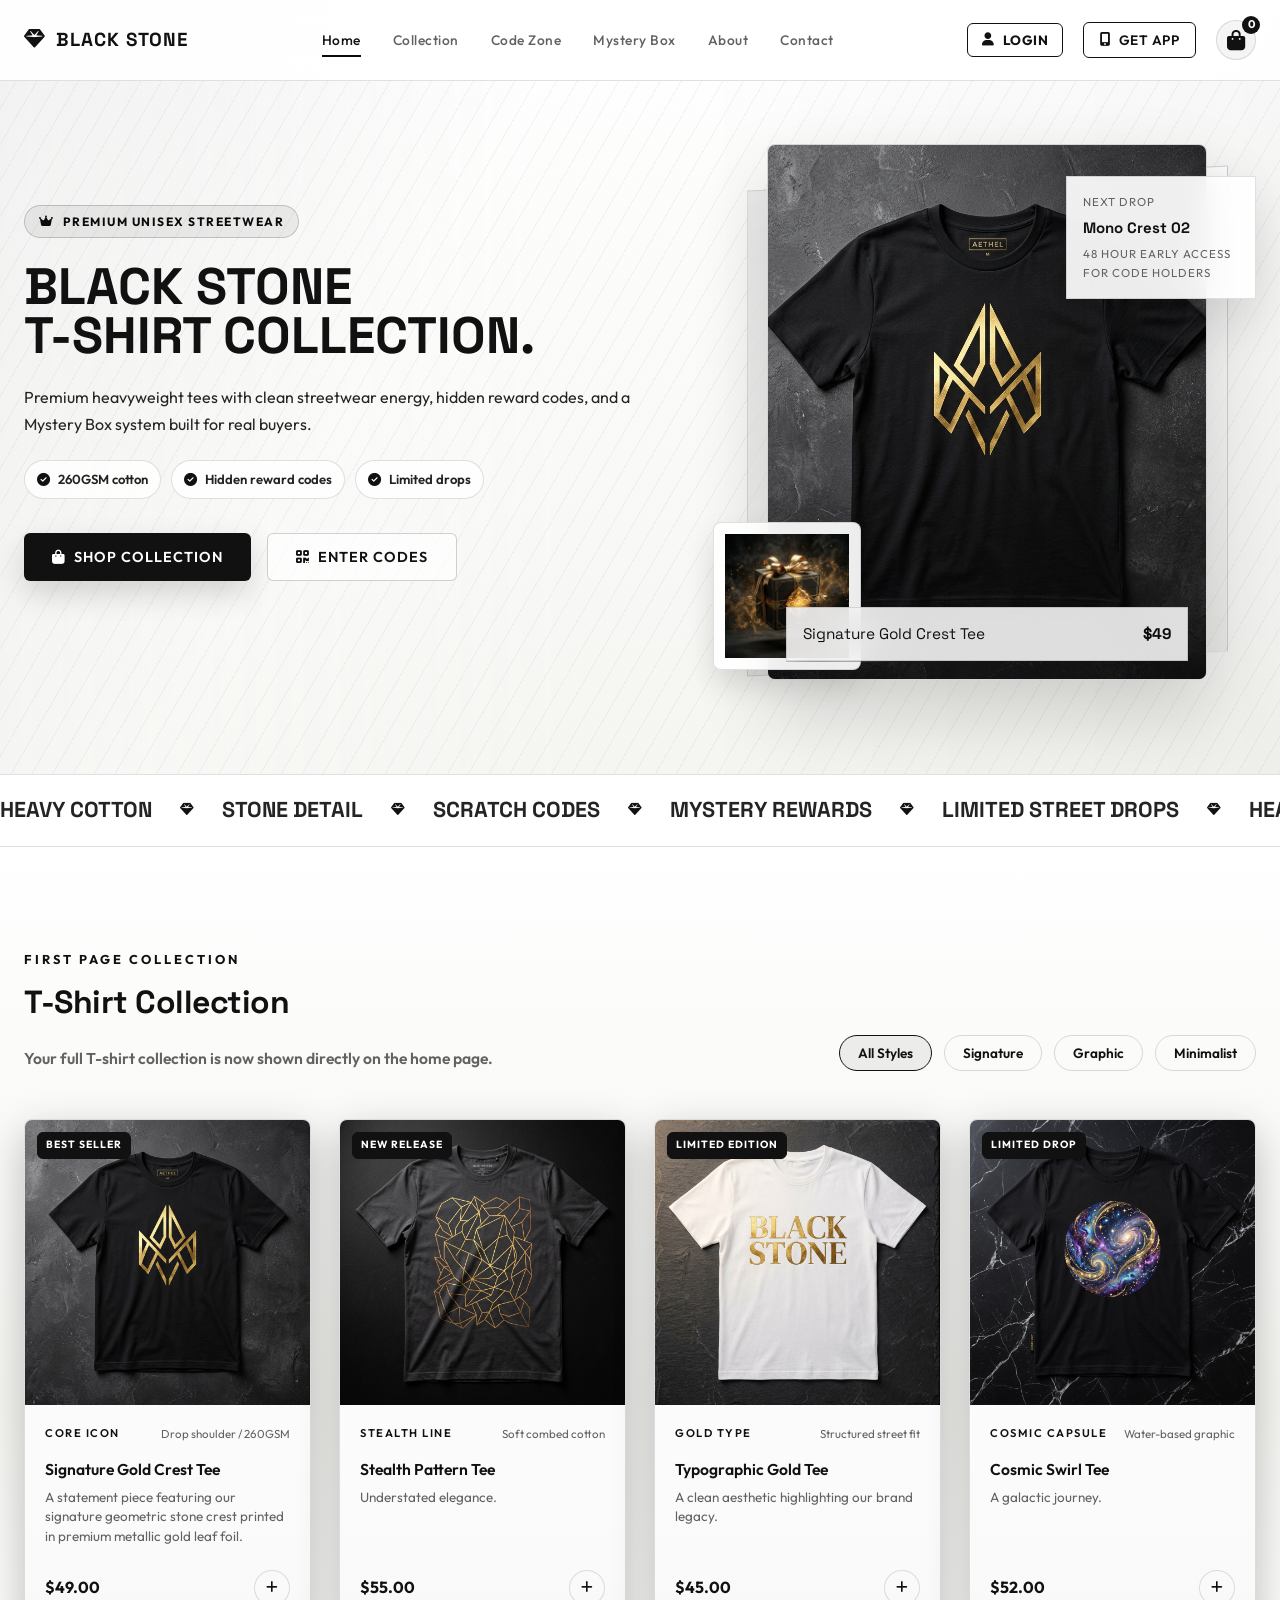
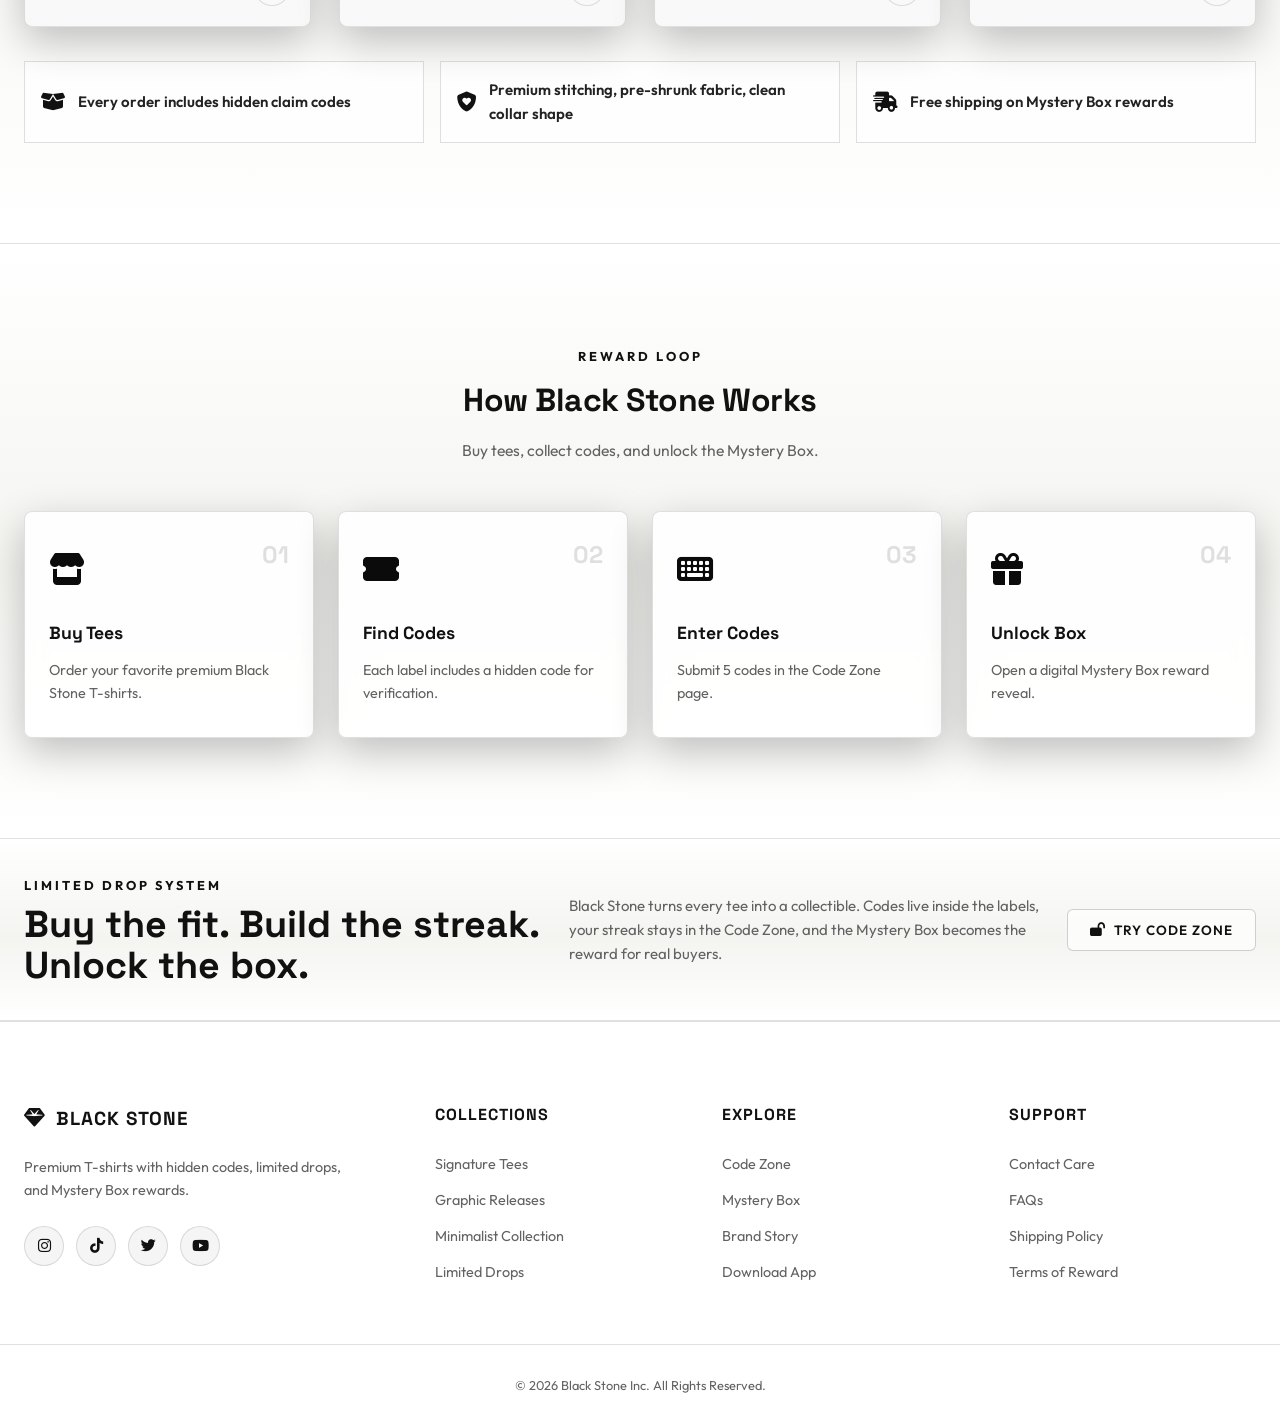
==== index.html @ d9dec9d0 "First commit" ====
<!DOCTYPE html>
<html lang="en">
<head>
    <meta charset="UTF-8">
    <meta name="viewport" content="width=device-width, initial-scale=1.0">
    <title>Black Stone - Premium T-Shirt Collection</title>
    <link rel="preconnect" href="https://fonts.googleapis.com">
    <link rel="preconnect" href="https://fonts.gstatic.com" crossorigin>
    <link href="https://fonts.googleapis.com/css2?family=Outfit:wght@300;400;500;600;700&family=Space+Grotesk:wght@500;700&display=swap" rel="stylesheet">
    <link rel="stylesheet" href="https://cdnjs.cloudflare.com/ajax/libs/font-awesome/6.4.0/css/all.min.css">
    <link rel="stylesheet" href="style.css">
</head>
<body>
    <header class="main-header">
        <div class="header-container">
            <a href="index.html" class="logo">
                <span class="logo-icon"><i class="fa-solid fa-gem"></i></span>
                <span class="logo-text">BLACK <span class="gold-text">STONE</span></span>
            </a>
            
            <nav class="main-nav" id="mainNav">
                <ul>
                    <li><a href="index.html" class="nav-link active">Home</a></li>
                    <li><a href="index.html#shop" class="nav-link">Collection</a></li>
                    <li><a href="code-zone.html" class="nav-link">Code Zone</a></li>
                    <li><a href="mystery-box.html" class="nav-link">Mystery Box</a></li>
                    <li><a href="about.html" class="nav-link">About</a></li>
                    <li><a href="contact.html" class="nav-link">Contact</a></li>
                </ul>
            </nav>

            <div class="header-actions">
                <button class="account-btn-header" id="accountActionBtn" onclick="window.location.href='auth.html'">
                    <i class="fa-solid fa-user"></i> <span id="accountActionText">Login</span>
                </button>
                <button class="app-btn-header" onclick="window.location.href='app.html'">
                    <i class="fa-solid fa-mobile-screen-button"></i> <span>Get App</span>
                </button>
                <div class="cart-trigger" id="cartTrigger" onclick="toggleCart(true)">
                    <i class="fa-solid fa-bag-shopping"></i>
                    <span class="cart-count" id="cartCount">0</span>
                </div>
                <button class="mobile-menu-toggle" id="menuToggle" aria-label="Toggle menu">
                    <i class="fa-solid fa-bars"></i>
                </button>
            </div>
        </div>
    </header>

    <div class="cart-drawer" id="cartDrawer">
        <div class="cart-drawer-overlay" onclick="toggleCart(false)"></div>
        <div class="cart-drawer-content">
            <div class="cart-drawer-header">
                <h3>Shopping Bag (<span id="cartDrawerCount">0</span>)</h3>
                <button class="close-btn" onclick="toggleCart(false)"><i class="fa-solid fa-xmark"></i></button>
            </div>
            <div class="cart-drawer-items" id="cartItemsList"></div>
            <div class="cart-drawer-footer" id="cartFooter" style="display: none;">
                <div class="cart-total-row">
                    <span>Subtotal</span>
                    <span class="cart-total-price" id="cartTotalVal">$0.00</span>
                </div>
                <p class="cart-disclaimer">Free premium shipping included. T-shirt labels contain codes for unlocking the Mystery Box.</p>
                <button class="btn btn-gold w-100" id="checkoutBtn" onclick="checkoutCart()">Secure Checkout</button>
            </div>
        </div>
    </div>

    <div class="modal-backdrop" id="productModal">
        <div class="modal-content product-modal-content">
            <button class="close-btn modal-close" onclick="closeProductModal()"><i class="fa-solid fa-xmark"></i></button>
            <div class="product-modal-grid" id="productModalGrid"></div>
        </div>
    </div>

    <div class="modal-backdrop" id="checkoutModal">
        <div class="modal-content checkout-modal-content">
            <div class="checkout-success-header">
                <div class="success-icon"><i class="fa-solid fa-circle-check"></i></div>
                <h2>Order Confirmed!</h2>
                <p>Your Black Stone package is preparing for shipping.</p>
            </div>
            <div class="checkout-order-details">
                <p>Order ID: <span id="checkoutOrderId" class="gold-text">#BS-90210</span></p>
                <div class="code-reveal-box">
                    <h3><i class="fa-solid fa-ticket-simple"></i> Your Mystery Box Codes</h3>
                    <p>Use these generated demo codes on the Code Zone page to unlock the Mystery Box experience.</p>
                    <div class="generated-codes-list" id="generatedCodesList"></div>
                    <button class="btn btn-secondary btn-sm mt-3" onclick="copyAllGeneratedCodes()">
                        <i class="fa-solid fa-copy"></i> Copy All Codes
                    </button>
                </div>
            </div>
            <div class="checkout-modal-actions">
                <button class="btn btn-gold" onclick="closeCheckoutModalAndGoToCodes()">Go to Code Zone</button>
            </div>
        </div>
    </div>

    <section id="home" class="hero-section">
        <div class="hero-bg-glow"></div>
        <div class="container hero-container">
            <div class="hero-text-content">
                <div class="badge-premium"><i class="fa-solid fa-crown"></i> Premium Unisex Streetwear</div>
                <h1 class="hero-title">BLACK STONE<br><span class="gold-text glow-text">T-Shirt</span> Collection.</h1>
                <p class="hero-subtitle">Premium heavyweight tees with clean streetwear energy, hidden reward codes, and a Mystery Box system built for real buyers.</p>
                <div class="hero-proof-row">
                    <span><i class="fa-solid fa-circle-check"></i> 260GSM cotton</span>
                    <span><i class="fa-solid fa-circle-check"></i> Hidden reward codes</span>
                    <span><i class="fa-solid fa-circle-check"></i> Limited drops</span>
                </div>
                <div class="hero-ctas">
                    <button class="btn btn-gold btn-lg" onclick="scrollToSection('shop')">
                        <i class="fa-solid fa-bag-shopping"></i> Shop Collection
                    </button>
                    <button class="btn btn-outline btn-lg" onclick="window.location.href='code-zone.html'">
                        <i class="fa-solid fa-qrcode"></i> Enter Codes
                    </button>
                </div>
            </div>
            <div class="hero-visual">
                <div class="hero-drop-card">
                    <span>Next Drop</span>
                    <strong>Mono Crest 02</strong>
                    <small>48 hour early access for code holders</small>
                </div>
                <div class="hero-floating-card main-card">
                    <img src="assets/sig_tee.png" alt="Black Stone Signature T-shirt" class="hero-img">
                    <div class="hero-img-overlay"></div>
                    <div class="hero-product-label">
                        <span>Signature Gold Crest Tee</span>
                        <strong>$49</strong>
                    </div>
                </div>
                <div class="hero-floating-card floating-box">
                    <img src="assets/mystery_box.png" alt="Black Stone Mystery Box" class="floating-box-img">
                </div>
            </div>
        </div>
    </section>

    <section class="brand-strip-section" aria-label="Brand highlights">
        <div class="brand-strip-track">
            <span>Heavy Cotton</span><i class="fa-solid fa-gem"></i>
            <span>Stone Detail</span><i class="fa-solid fa-gem"></i>
            <span>Scratch Codes</span><i class="fa-solid fa-gem"></i>
            <span>Mystery Rewards</span><i class="fa-solid fa-gem"></i>
            <span>Limited Street Drops</span><i class="fa-solid fa-gem"></i>
            <span>Heavy Cotton</span><i class="fa-solid fa-gem"></i>
            <span>Stone Detail</span><i class="fa-solid fa-gem"></i>
            <span>Scratch Codes</span><i class="fa-solid fa-gem"></i>
            <span>Mystery Rewards</span>
        </div>
    </section>

    <section id="shop" class="shop-section">
        <div class="container">
            <div class="section-header">
                <div>
                    <span class="section-tag">First Page Collection</span>
                    <h2>T-Shirt Collection</h2>
                    <p class="page-home-collection-note">Your full T-shirt collection is now shown directly on the home page.</p>
                </div>
                <div class="shop-filters" id="shopFilters">
                    <button class="filter-btn active" data-filter="all">All Styles</button>
                    <button class="filter-btn" data-filter="signature">Signature</button>
                    <button class="filter-btn" data-filter="graphic">Graphic</button>
                    <button class="filter-btn" data-filter="minimalist">Minimalist</button>
                </div>
            </div>
            <div class="products-grid" id="productsGrid"></div>
            <div class="shop-promise-grid">
                <div class="shop-promise-item">
                    <i class="fa-solid fa-box-open"></i>
                    <span>Every order includes hidden claim codes</span>
                </div>
                <div class="shop-promise-item">
                    <i class="fa-solid fa-shield-heart"></i>
                    <span>Premium stitching, pre-shrunk fabric, clean collar shape</span>
                </div>
                <div class="shop-promise-item">
                    <i class="fa-solid fa-truck-fast"></i>
                    <span>Free shipping on Mystery Box rewards</span>
                </div>
            </div>
        </div>
    </section>

    <section class="how-it-works-section">
        <div class="container">
            <div class="section-header text-center">
                <span class="section-tag">Reward Loop</span>
                <h2>How Black Stone Works</h2>
                <p>Buy tees, collect codes, and unlock the Mystery Box.</p>
            </div>
            <div class="steps-grid">
                <div class="step-card">
                    <div class="step-num">01</div>
                    <div class="step-icon"><i class="fa-solid fa-store"></i></div>
                    <h3>Buy Tees</h3>
                    <p>Order your favorite premium Black Stone T-shirts.</p>
                </div>
                <div class="step-card">
                    <div class="step-num">02</div>
                    <div class="step-icon"><i class="fa-solid fa-ticket-simple"></i></div>
                    <h3>Find Codes</h3>
                    <p>Each label includes a hidden code for verification.</p>
                </div>
                <div class="step-card">
                    <div class="step-num">03</div>
                    <div class="step-icon"><i class="fa-solid fa-keyboard"></i></div>
                    <h3>Enter Codes</h3>
                    <p>Submit 5 codes in the Code Zone page.</p>
                </div>
                <div class="step-card">
                    <div class="step-num">04</div>
                    <div class="step-icon"><i class="fa-solid fa-gift"></i></div>
                    <h3>Unlock Box</h3>
                    <p>Open a digital Mystery Box reward reveal.</p>
                </div>
            </div>
        </div>
    </section>

    <section class="drop-banner-section">
        <div class="container drop-banner">
            <div>
                <span class="section-tag">Limited Drop System</span>
                <h2>Buy the fit. Build the streak. Unlock the box.</h2>
            </div>
            <p>Black Stone turns every tee into a collectible. Codes live inside the labels, your streak stays in the Code Zone, and the Mystery Box becomes the reward for real buyers.</p>
            <button class="btn btn-outline" onclick="window.location.href='code-zone.html'">
                <i class="fa-solid fa-lock-open"></i> Try Code Zone
            </button>
        </div>
    </section>

    <footer class="main-footer">
        <div class="container footer-grid">
            <div class="footer-brand">
                <a href="index.html" class="logo">
                    <span class="logo-icon"><i class="fa-solid fa-gem"></i></span>
                    <span class="logo-text">BLACK <span class="gold-text">STONE</span></span>
                </a>
                <p class="footer-about-text">Premium T-shirts with hidden codes, limited drops, and Mystery Box rewards.</p>
                <div class="footer-socials">
                    <a href="#" aria-label="Instagram"><i class="fa-brands fa-instagram"></i></a>
                    <a href="#" aria-label="TikTok"><i class="fa-brands fa-tiktok"></i></a>
                    <a href="#" aria-label="Twitter"><i class="fa-brands fa-twitter"></i></a>
                    <a href="#" aria-label="YouTube"><i class="fa-brands fa-youtube"></i></a>
                </div>
            </div>
            <div class="footer-links">
                <h4>Collections</h4>
                <ul>
                    <li><a href="index.html#shop">Signature Tees</a></li>
                    <li><a href="index.html#shop">Graphic Releases</a></li>
                    <li><a href="index.html#shop">Minimalist Collection</a></li>
                    <li><a href="index.html#shop">Limited Drops</a></li>
                </ul>
            </div>
            <div class="footer-links">
                <h4>Explore</h4>
                <ul>
                    <li><a href="code-zone.html">Code Zone</a></li>
                    <li><a href="mystery-box.html">Mystery Box</a></li>
                    <li><a href="about.html">Brand Story</a></li>
                    <li><a href="app.html">Download App</a></li>
                </ul>
            </div>
            <div class="footer-links">
                <h4>Support</h4>
                <ul>
                    <li><a href="contact.html">Contact Care</a></li>
                    <li><a href="contact.html">FAQs</a></li>
                    <li><a href="#">Shipping Policy</a></li>
                    <li><a href="#">Terms of Reward</a></li>
                </ul>
            </div>
        </div>
        <div class="footer-bottom text-center">
            <p>&copy; 2026 Black Stone Inc. All Rights Reserved.</p>
        </div>
    </footer>

    <script src="app.js"></script>
</body>
</html>
---- style.css ----
/* ==========================================================================
   BLACK STONE BRAND DESIGN SYSTEM & CORE STYLES
   ========================================================================== */

:root {
    /* Color Palette */
    --color-bg-deep: hsl(240, 10%, 4%);
    --color-bg-card: hsla(240, 8%, 8%, 0.75);
    --color-bg-card-solid: hsl(240, 8%, 8%);
    --color-border: hsla(240, 6%, 15%, 0.8);
    --color-border-gold: hsla(46, 65%, 52%, 0.2);
    
    --color-gold: hsl(46, 65%, 52%);
    --color-gold-hover: hsl(46, 75%, 58%);
    --color-gold-glow: hsl(45, 100%, 50%);
    --color-gold-light: hsla(46, 65%, 52%, 0.1);
    
    --color-white: hsl(240, 5%, 96%);
    --color-muted: hsl(240, 5%, 65%);
    --color-dark: hsl(240, 5%, 15%);
    
    --color-danger: hsl(0, 72%, 51%);
    --color-success: hsl(142, 70%, 45%);

    /* Typography */
    --font-heading: 'Space Grotesk', sans-serif;
    --font-body: 'Outfit', sans-serif;
    
    /* Layout & Shadow */
    --border-radius-sm: 6px;
    --border-radius-md: 12px;
    --border-radius-lg: 24px;
    --border-radius-xl: 36px;
    --shadow-premium: 0 20px 40px rgba(0, 0, 0, 0.6);
    --shadow-gold-glow: 0 0 30px hsla(46, 65%, 52%, 0.25);
    
    /* Transitions */
    --transition-smooth: all 0.4s cubic-bezier(0.16, 1, 0.3, 1);
    --transition-bounce: all 0.6s cubic-bezier(0.34, 1.56, 0.64, 1);
}

/* Reset & Scrollbar */
* {
    margin: 0;
    padding: 0;
    box-sizing: border-box;
    scroll-behavior: smooth;
}

body {
    background-color: var(--color-bg-deep);
    color: var(--color-white);
    font-family: var(--font-body);
    line-height: 1.6;
    overflow-x: hidden;
    -webkit-font-smoothing: antialiased;
}

::-webkit-scrollbar {
    width: 8px;
}
::-webkit-scrollbar-track {
    background: var(--color-bg-deep);
}
::-webkit-scrollbar-thumb {
    background: var(--color-border);
    border-radius: 4px;
}
::-webkit-scrollbar-thumb:hover {
    background: var(--color-gold);
}

a {
    color: inherit;
    text-decoration: none;
}

ul {
    list-style: none;
}

input, textarea, button {
    font-family: inherit;
    background: none;
    border: none;
    outline: none;
    color: inherit;
}

/* Utilities */
.container {
    max-width: 1280px;
    margin: 0 auto;
    padding: 0 24px;
}

.text-center { text-align: center; }
.w-100 { width: 100%; }
.mt-3 { margin-top: 1rem; }
.flex-center {
    display: flex;
    align-items: center;
    justify-content: center;
}

.gold-text {
    color: var(--color-gold);
}

.glow-text {
    text-shadow: 0 0 15px hsla(46, 65%, 52%, 0.4);
}

/* Buttons */
.btn {
    display: inline-flex;
    align-items: center;
    justify-content: center;
    gap: 8px;
    padding: 14px 28px;
    font-size: 0.95rem;
    font-weight: 600;
    border-radius: var(--border-radius-sm);
    cursor: pointer;
    transition: var(--transition-smooth);
    text-transform: uppercase;
    letter-spacing: 1px;
}

.btn-sm {
    padding: 8px 16px;
    font-size: 0.8rem;
}

.btn-lg {
    padding: 16px 36px;
    font-size: 1rem;
}

.btn-gold {
    background: var(--color-gold);
    color: var(--color-bg-deep);
    box-shadow: var(--shadow-gold-glow);
}

.btn-gold:hover {
    background: var(--color-gold-hover);
    transform: translateY(-2px);
    box-shadow: 0 0 35px hsla(46, 65%, 52%, 0.55);
}

.btn-outline {
    border: 1px solid var(--color-border);
    background: transparent;
    color: var(--color-white);
}

.btn-outline:hover {
    border-color: var(--color-gold);
    color: var(--color-gold);
    background: var(--color-gold-light);
    transform: translateY(-2px);
}

.btn-secondary {
    background: rgba(255, 255, 255, 0.08);
    color: var(--color-white);
    border: 1px solid rgba(255, 255, 255, 0.1);
}

.btn-secondary:hover {
    background: rgba(255, 255, 255, 0.15);
    border-color: rgba(255, 255, 255, 0.2);
}

.btn-pulse {
    animation: buttonPulse 2s infinite;
}

@keyframes buttonPulse {
    0% { box-shadow: 0 0 0 0 rgba(212, 175, 55, 0.7); }
    70% { box-shadow: 0 0 0 15px rgba(212, 175, 55, 0); }
    100% { box-shadow: 0 0 0 0 rgba(212, 175, 55, 0); }
}

/* Glassmorphism Panel */
.glass-panel {
    background: var(--color-bg-card);
    backdrop-filter: blur(20px);
    -webkit-backdrop-filter: blur(20px);
    border: 1px solid var(--color-border);
    border-radius: var(--border-radius-md);
    position: relative;
    overflow: hidden;
}

.card-glow {
    position: absolute;
    top: -50%;
    left: -50%;
    width: 200%;
    height: 200%;
    background: radial-gradient(circle, rgba(212, 175, 55, 0.03) 0%, transparent 60%);
    pointer-events: none;
}

/* Section Tag & Headers */
.section-tag {
    font-size: 0.8rem;
    font-weight: 700;
    text-transform: uppercase;
    letter-spacing: 3px;
    color: var(--color-gold);
    margin-bottom: 8px;
    display: inline-block;
}

.section-header {
    margin-bottom: 48px;
}

.section-header h2 {
    font-family: var(--font-heading);
    font-size: 2.5rem;
    font-weight: 700;
    letter-spacing: -0.5px;
    margin-bottom: 12px;
}

.section-header p {
    color: var(--color-muted);
    font-size: 1.1rem;
    max-width: 600px;
}

.section-header.text-center p {
    margin: 0 auto;
}

/* ==========================================================================
   HEADER SECTION
   ========================================================================== */

.main-header {
    position: fixed;
    top: 0;
    left: 0;
    width: 100%;
    z-index: 1000;
    background: rgba(10, 10, 11, 0.75);
    backdrop-filter: blur(15px);
    -webkit-backdrop-filter: blur(15px);
    border-bottom: 1px solid var(--color-border);
    transition: var(--transition-smooth);
}

.header-container {
    max-width: 1280px;
    margin: 0 auto;
    padding: 20px 24px;
    display: flex;
    align-items: center;
    justify-content: space-between;
}

.logo {
    display: flex;
    align-items: center;
    gap: 10px;
    font-family: var(--font-heading);
    font-size: 1.4rem;
    font-weight: 700;
    letter-spacing: 1px;
}

.logo-icon {
    font-size: 1.3rem;
    color: var(--color-gold);
    animation: float 3s ease-in-out infinite;
}

.main-nav ul {
    display: flex;
    gap: 32px;
}

.nav-link {
    font-size: 0.95rem;
    font-weight: 500;
    letter-spacing: 0.5px;
    color: var(--color-muted);
    transition: var(--transition-smooth);
    padding: 8px 0;
    position: relative;
}

.nav-link::after {
    content: '';
    position: absolute;
    bottom: 0;
    left: 0;
    width: 0;
    height: 2px;
    background: var(--color-gold);
    transition: var(--transition-smooth);
}

.nav-link:hover, .nav-link.active {
    color: var(--color-white);
}

.nav-link.active::after {
    width: 100%;
}

.header-actions {
    display: flex;
    align-items: center;
    gap: 20px;
}

.app-btn-header {
    display: flex;
    align-items: center;
    gap: 8px;
    border: 1.5px solid var(--color-gold);
    color: var(--color-gold);
    padding: 8px 16px;
    border-radius: var(--border-radius-sm);
    font-size: 0.85rem;
    font-weight: 600;
    text-transform: uppercase;
    letter-spacing: 0.5px;
    cursor: pointer;
    transition: var(--transition-smooth);
}

.app-btn-header:hover {
    background: var(--color-gold);
    color: var(--color-bg-deep);
}

.cart-trigger {
    position: relative;
    cursor: pointer;
    font-size: 1.3rem;
    color: var(--color-white);
    transition: var(--transition-smooth);
    width: 40px;
    height: 40px;
    border-radius: 50%;
    background: rgba(255, 255, 255, 0.04);
    display: flex;
    align-items: center;
    justify-content: center;
    border: 1px solid var(--color-border);
}

.cart-trigger:hover {
    color: var(--color-gold);
    border-color: var(--color-gold-hover);
    transform: scale(1.05);
}

.cart-count {
    position: absolute;
    top: -5px;
    right: -5px;
    background: var(--color-gold);
    color: var(--color-bg-deep);
    font-size: 0.7rem;
    font-weight: 700;
    width: 18px;
    height: 18px;
    border-radius: 50%;
    display: flex;
    align-items: center;
    justify-content: center;
}

.mobile-menu-toggle {
    display: none;
    font-size: 1.4rem;
    cursor: pointer;
}

/* ==========================================================================
   CART SLIDER DRAWER
   ========================================================================== */

.cart-drawer {
    position: fixed;
    top: 0;
    right: 0;
    width: 100vw;
    height: 100vh;
    z-index: 2000;
    visibility: hidden;
    transition: visibility 0.4s;
}

.cart-drawer.active {
    visibility: visible;
}

.cart-drawer-overlay {
    position: absolute;
    top: 0;
    left: 0;
    width: 100%;
    height: 100%;
    background: rgba(0, 0, 0, 0.7);
    backdrop-filter: blur(5px);
    opacity: 0;
    transition: opacity 0.4s ease;
}

.cart-drawer.active .cart-drawer-overlay {
    opacity: 1;
}

.cart-drawer-content {
    position: absolute;
    top: 0;
    right: -420px;
    width: 420px;
    height: 100%;
    background: var(--color-bg-card-solid);
    border-left: 1px solid var(--color-border);
    box-shadow: -10px 0 40px rgba(0, 0, 0, 0.8);
    display: flex;
    flex-direction: column;
    transition: right 0.4s cubic-bezier(0.16, 1, 0.3, 1);
    z-index: 2001;
}

@media(max-width: 480px) {
    .cart-drawer-content {
        width: 100%;
        right: -100%;
    }
}

.cart-drawer.active .cart-drawer-content {
    right: 0;
}

.cart-drawer-header {
    padding: 24px;
    border-bottom: 1px solid var(--color-border);
    display: flex;
    align-items: center;
    justify-content: space-between;
}

.cart-drawer-header h3 {
    font-family: var(--font-heading);
    font-size: 1.25rem;
}

.close-btn {
    font-size: 1.3rem;
    cursor: pointer;
    transition: var(--transition-smooth);
    color: var(--color-muted);
}

.close-btn:hover {
    color: var(--color-white);
    transform: rotate(90deg);
}

.cart-drawer-items {
    flex: 1;
    overflow-y: auto;
    padding: 24px;
}

.empty-cart-message {
    height: 80%;
    display: flex;
    flex-direction: column;
    align-items: center;
    justify-content: center;
    text-align: center;
    gap: 16px;
    color: var(--color-muted);
}

.empty-cart-message i {
    font-size: 3rem;
    color: var(--color-border);
}

.cart-item {
    display: flex;
    gap: 16px;
    padding-bottom: 20px;
    margin-bottom: 20px;
    border-bottom: 1px solid var(--color-border);
}

.cart-item-img-box {
    width: 80px;
    height: 80px;
    background: var(--color-dark);
    border-radius: var(--border-radius-sm);
    overflow: hidden;
    border: 1px solid var(--color-border);
}

.cart-item-img-box img {
    width: 100%;
    height: 100%;
    object-fit: cover;
}

.cart-item-details {
    flex: 1;
    display: flex;
    flex-direction: column;
    justify-content: space-between;
}

.cart-item-title {
    font-size: 0.95rem;
    font-weight: 600;
}

.cart-item-option {
    font-size: 0.75rem;
    color: var(--color-muted);
}

.cart-item-bottom {
    display: flex;
    justify-content: space-between;
    align-items: center;
    margin-top: 8px;
}

.qty-selector {
    display: flex;
    align-items: center;
    border: 1px solid var(--color-border);
    border-radius: 4px;
    overflow: hidden;
}

.qty-btn {
    padding: 4px 8px;
    cursor: pointer;
    font-size: 0.75rem;
    background: rgba(255, 255, 255, 0.02);
    transition: var(--transition-smooth);
}

.qty-btn:hover {
    background: var(--color-gold);
    color: var(--color-bg-deep);
}

.qty-num {
    padding: 4px 10px;
    font-size: 0.8rem;
    min-width: 25px;
    text-align: center;
}

.cart-item-price {
    font-weight: 700;
    color: var(--color-gold);
    font-size: 0.95rem;
}

.cart-item-remove {
    cursor: pointer;
    font-size: 0.85rem;
    color: var(--color-danger);
    transition: var(--transition-smooth);
}

.cart-item-remove:hover {
    opacity: 0.8;
}

.cart-drawer-footer {
    padding: 24px;
    border-top: 1px solid var(--color-border);
    background: rgba(10, 10, 11, 0.4);
}

.cart-total-row {
    display: flex;
    justify-content: space-between;
    font-size: 1.1rem;
    font-weight: 700;
    margin-bottom: 12px;
}

.cart-total-price {
    color: var(--color-gold);
}

.cart-disclaimer {
    font-size: 0.75rem;
    color: var(--color-muted);
    margin-bottom: 20px;
    line-height: 1.4;
}

/* ==========================================================================
   PRODUCT DETAIL MODAL
   ========================================================================== */

.modal-backdrop {
    position: fixed;
    top: 0;
    left: 0;
    width: 100vw;
    height: 100vh;
    background: rgba(0, 0, 0, 0.85);
    backdrop-filter: blur(8px);
    -webkit-backdrop-filter: blur(8px);
    z-index: 3000;
    display: flex;
    align-items: center;
    justify-content: center;
    opacity: 0;
    pointer-events: none;
    transition: opacity 0.4s ease;
}

.modal-backdrop.active {
    opacity: 1;
    pointer-events: all;
}

.modal-content {
    background: var(--color-bg-card-solid);
    border: 1px solid var(--color-border);
    border-radius: var(--border-radius-md);
    max-width: 900px;
    width: 90%;
    max-height: 90vh;
    overflow-y: auto;
    position: relative;
    padding: 40px;
    box-shadow: var(--shadow-premium);
    transform: translateY(40px);
    transition: transform 0.4s cubic-bezier(0.16, 1, 0.3, 1);
}

.modal-backdrop.active .modal-content {
    transform: translateY(0);
}

.modal-close {
    position: absolute;
    top: 20px;
    right: 20px;
    z-index: 10;
}

.product-modal-grid {
    display: grid;
    grid-template-columns: 1.1fr 1fr;
    gap: 40px;
}

@media(max-width: 768px) {
    .product-modal-grid {
        grid-template-columns: 1fr;
    }
    .modal-content {
        padding: 24px;
        width: 95%;
    }
}

.product-modal-gallery {
    background: var(--color-dark);
    border-radius: var(--border-radius-md);
    overflow: hidden;
    border: 1px solid var(--color-border);
    aspect-ratio: 1;
}

.product-modal-gallery img {
    width: 100%;
    height: 100%;
    object-fit: cover;
}

.product-modal-info {
    display: flex;
    flex-direction: column;
}

.modal-product-tag {
    font-size: 0.75rem;
    font-weight: 700;
    color: var(--color-gold);
    text-transform: uppercase;
    letter-spacing: 2px;
    margin-bottom: 8px;
}

.modal-product-title {
    font-family: var(--font-heading);
    font-size: 2rem;
    line-height: 1.2;
    margin-bottom: 12px;
}

.modal-product-price {
    font-size: 1.5rem;
    font-weight: 700;
    color: var(--color-gold);
    margin-bottom: 24px;
}

.modal-product-desc {
    color: var(--color-muted);
    font-size: 0.95rem;
    margin-bottom: 24px;
}

.option-group {
    margin-bottom: 20px;
}

.option-label {
    font-size: 0.8rem;
    font-weight: 700;
    text-transform: uppercase;
    letter-spacing: 1px;
    margin-bottom: 8px;
    color: var(--color-white);
}

.size-chips {
    display: flex;
    gap: 10px;
}

.size-chip {
    width: 44px;
    height: 44px;
    border: 1px solid var(--color-border);
    border-radius: 4px;
    display: flex;
    align-items: center;
    justify-content: center;
    font-size: 0.85rem;
    font-weight: 600;
    cursor: pointer;
    transition: var(--transition-smooth);
}

.size-chip:hover {
    border-color: var(--color-gold);
}

.size-chip.active {
    background: var(--color-gold);
    border-color: var(--color-gold);
    color: var(--color-bg-deep);
}

.color-dots {
    display: flex;
    gap: 12px;
}

.color-dot {
    width: 28px;
    height: 28px;
    border-radius: 50%;
    cursor: pointer;
    border: 2px solid transparent;
    transition: var(--transition-smooth);
    position: relative;
}

.color-dot::after {
    content: '';
    position: absolute;
    top: 50%;
    left: 50%;
    transform: translate(-50%, -50%) scale(0);
    width: 10px;
    height: 10px;
    border-radius: 50%;
    background: var(--color-gold);
    transition: var(--transition-bounce);
}

.color-dot.active {
    border-color: var(--color-gold);
}

.color-dot.black { background: #000; }
.color-dot.grey { background: #4a4a4a; }
.color-dot.white { background: #fff; border: 2px solid #ccc; }

.modal-product-ctas {
    display: flex;
    gap: 16px;
    margin-top: auto;
    padding-top: 24px;
}

/* Checkout Success Modal Styling */
.checkout-modal-content {
    max-width: 550px;
    text-align: center;
}

.checkout-success-header {
    margin-bottom: 24px;
}

.success-icon {
    font-size: 4rem;
    color: var(--color-success);
    margin-bottom: 16px;
}

.checkout-order-details {
    background: rgba(255, 255, 255, 0.02);
    border: 1px solid var(--color-border);
    border-radius: var(--border-radius-md);
    padding: 24px;
    margin-bottom: 24px;
    text-align: left;
}

.code-reveal-box {
    margin-top: 16px;
    border-top: 1px solid var(--color-border);
    padding-top: 16px;
}

.code-reveal-box h3 {
    font-size: 1rem;
    margin-bottom: 8px;
}

.code-reveal-box p {
    font-size: 0.8rem;
    color: var(--color-muted);
    margin-bottom: 12px;
    line-height: 1.4;
}

.generated-codes-list {
    display: flex;
    flex-wrap: wrap;
    gap: 8px;
    margin-top: 12px;
}

.generated-code-ticket {
    background: rgba(212, 175, 55, 0.08);
    border: 1px dashed var(--color-gold);
    color: var(--color-gold);
    padding: 6px 12px;
    font-family: monospace;
    font-size: 0.85rem;
    font-weight: 700;
    border-radius: 4px;
    letter-spacing: 0.5px;
}

/* ==========================================================================
   1. HERO SECTION
   ========================================================================== */

.hero-section {
    position: relative;
    padding: 160px 0 100px;
    overflow: hidden;
}

.hero-bg-glow {
    position: absolute;
    top: -10%;
    right: -10%;
    width: 60%;
    height: 70%;
    background: radial-gradient(circle, rgba(212, 175, 55, 0.08) 0%, transparent 70%);
    pointer-events: none;
    z-index: 0;
}

.hero-container {
    position: relative;
    z-index: 2;
    display: grid;
    grid-template-columns: 1.2fr 1fr;
    align-items: center;
    gap: 48px;
}

@media(max-width: 991px) {
    .hero-container {
        grid-template-columns: 1fr;
        text-align: center;
    }
    .hero-stats {
        justify-content: center;
    }
}

.badge-premium {
    display: inline-flex;
    align-items: center;
    gap: 8px;
    background: var(--color-gold-light);
    border: 1px solid var(--color-border-gold);
    color: var(--color-gold);
    font-size: 0.75rem;
    font-weight: 700;
    padding: 6px 14px;
    border-radius: 20px;
    text-transform: uppercase;
    letter-spacing: 1.5px;
    margin-bottom: 24px;
}

.hero-title {
    font-family: var(--font-heading);
    font-size: 4rem;
    font-weight: 700;
    line-height: 1.1;
    margin-bottom: 24px;
}

@media(max-width: 576px) {
    .hero-title {
        font-size: 2.8rem;
    }
}

.hero-subtitle {
    color: var(--color-muted);
    font-size: 1.15rem;
    line-height: 1.7;
    margin-bottom: 40px;
    max-width: 580px;
}

@media(max-width: 991px) {
    .hero-subtitle {
        margin-left: auto;
        margin-right: auto;
    }
}

.hero-ctas {
    display: flex;
    gap: 16px;
    margin-bottom: 48px;
}

@media(max-width: 991px) {
    .hero-ctas {
        justify-content: center;
    }
}

.hero-stats {
    display: flex;
    gap: 40px;
    border-top: 1px solid var(--color-border);
    padding-top: 32px;
}

.stat-item {
    display: flex;
    flex-direction: column;
}

.stat-num {
    font-family: var(--font-heading);
    font-size: 2rem;
    font-weight: 700;
    color: var(--color-white);
}

.stat-lbl {
    font-size: 0.8rem;
    color: var(--color-muted);
    text-transform: uppercase;
    letter-spacing: 0.5px;
}

.hero-visual {
    position: relative;
    display: flex;
    justify-content: center;
    align-items: center;
}

.hero-floating-card {
    border-radius: var(--border-radius-lg);
    border: 1px solid var(--color-border);
    overflow: hidden;
    position: relative;
    box-shadow: var(--shadow-premium);
    background: var(--color-bg-card-solid);
}

.hero-floating-card.main-card {
    width: 380px;
    aspect-ratio: 0.85;
}

.hero-img {
    width: 100%;
    height: 100%;
    object-fit: cover;
    display: block;
    transition: var(--transition-smooth);
}

.hero-img-overlay {
    position: absolute;
    top: 0;
    left: 0;
    width: 100%;
    height: 100%;
    background: linear-gradient(180deg, transparent 60%, rgba(10, 10, 11, 0.6) 100%);
}

.hero-floating-card.floating-box {
    position: absolute;
    width: 160px;
    aspect-ratio: 1;
    bottom: -30px;
    left: -20px;
    display: flex;
    align-items: center;
    justify-content: center;
    animation: float 4s ease-in-out infinite;
    z-index: 5;
    background: rgba(18, 18, 20, 0.8);
    backdrop-filter: blur(12px);
    -webkit-backdrop-filter: blur(12px);
    border: 1px solid var(--color-border-gold);
    box-shadow: var(--shadow-gold-glow);
}

.floating-box-img {
    width: 85%;
    object-fit: contain;
    animation: rotateBox 20s linear infinite;
}

@keyframes float {
    0% { transform: translateY(0px); }
    50% { transform: translateY(-10px); }
    100% { transform: translateY(0px); }
}

@keyframes rotateBox {
    0% { transform: rotate(0deg); }
    100% { transform: rotate(360deg); }
}

/* ==========================================================================
   HOW IT WORKS SECTION
   ========================================================================== */

.how-it-works-section {
    padding: 100px 0;
    background: linear-gradient(180deg, var(--color-bg-deep) 0%, rgba(212, 175, 55, 0.02) 50%, var(--color-bg-deep) 100%);
    border-top: 1px solid var(--color-border);
    border-bottom: 1px solid var(--color-border);
}

.steps-grid {
    display: grid;
    grid-template-columns: repeat(4, 1fr);
    gap: 24px;
}

@media(max-width: 991px) {
    .steps-grid {
        grid-template-columns: repeat(2, 1fr);
    }
}

@media(max-width: 576px) {
    .steps-grid {
        grid-template-columns: 1fr;
    }
}

.step-card {
    background: var(--color-bg-card);
    backdrop-filter: blur(10px);
    -webkit-backdrop-filter: blur(10px);
    border: 1px solid var(--color-border);
    border-radius: var(--border-radius-md);
    padding: 32px 24px;
    position: relative;
    transition: var(--transition-smooth);
}

.step-card:hover {
    border-color: var(--color-gold);
    transform: translateY(-5px);
}

.step-num {
    position: absolute;
    top: 24px;
    right: 24px;
    font-family: var(--font-heading);
    font-size: 1.5rem;
    font-weight: 700;
    color: var(--color-border);
}

.step-icon {
    font-size: 2rem;
    color: var(--color-gold);
    margin-bottom: 24px;
}

.step-card h3 {
    font-family: var(--font-heading);
    font-size: 1.25rem;
    margin-bottom: 12px;
}

.step-card p {
    color: var(--color-muted);
    font-size: 0.9rem;
}

/* ==========================================================================
   2. SHOP SECTION
   ========================================================================== */

.shop-section {
    padding: 100px 0;
}

.shop-filters {
    display: flex;
    gap: 12px;
    margin-top: 16px;
    flex-wrap: wrap;
}

.filter-btn {
    padding: 8px 18px;
    border: 1px solid var(--color-border);
    border-radius: 20px;
    font-size: 0.85rem;
    font-weight: 600;
    cursor: pointer;
    transition: var(--transition-smooth);
}

.filter-btn:hover, .filter-btn.active {
    border-color: var(--color-gold);
    color: var(--color-gold);
    background: var(--color-gold-light);
}

.products-grid {
    display: grid;
    grid-template-columns: repeat(4, 1fr);
    gap: 28px;
}

@media(max-width: 1100px) {
    .products-grid {
        grid-template-columns: repeat(3, 1fr);
    }
}

@media(max-width: 768px) {
    .products-grid {
        grid-template-columns: repeat(2, 1fr);
    }
}

@media(max-width: 480px) {
    .products-grid {
        grid-template-columns: 1fr;
    }
}

.product-card {
    background: var(--color-bg-card-solid);
    border: 1px solid var(--color-border);
    border-radius: var(--border-radius-md);
    overflow: hidden;
    transition: var(--transition-smooth);
    display: flex;
    flex-direction: column;
}

.product-card:hover {
    border-color: var(--color-gold);
    transform: translateY(-4px);
    box-shadow: var(--shadow-premium);
}

.product-img-box {
    aspect-ratio: 1;
    overflow: hidden;
    position: relative;
    background: var(--color-dark);
}

.product-img-box img {
    width: 100%;
    height: 100%;
    object-fit: cover;
    transition: var(--transition-smooth);
}

.product-card:hover .product-img-box img {
    transform: scale(1.05);
}

.product-badge-overlay {
    position: absolute;
    top: 12px;
    left: 12px;
    background: var(--color-gold-light);
    border: 1px solid var(--color-border-gold);
    color: var(--color-gold);
    font-size: 0.65rem;
    font-weight: 700;
    padding: 4px 8px;
    border-radius: 12px;
    text-transform: uppercase;
    letter-spacing: 1px;
}

.product-quick-view {
    position: absolute;
    bottom: -50px;
    left: 0;
    width: 100%;
    background: rgba(10, 10, 11, 0.9);
    padding: 12px;
    text-align: center;
    cursor: pointer;
    font-size: 0.8rem;
    font-weight: 600;
    text-transform: uppercase;
    letter-spacing: 1px;
    transition: var(--transition-smooth);
    backdrop-filter: blur(5px);
}

.product-card:hover .product-quick-view {
    bottom: 0;
}

.product-card-body {
    padding: 20px;
    flex: 1;
    display: flex;
    flex-direction: column;
}

.product-tag {
    font-size: 0.7rem;
    text-transform: uppercase;
    letter-spacing: 1.5px;
    color: var(--color-gold);
    margin-bottom: 6px;
    font-weight: 600;
}

.product-title {
    font-size: 1.05rem;
    font-weight: 600;
    margin-bottom: 8px;
    line-height: 1.3;
}

.product-bottom-row {
    display: flex;
    justify-content: space-between;
    align-items: center;
    margin-top: auto;
    padding-top: 12px;
}

.product-price {
    font-size: 1.15rem;
    font-weight: 700;
    color: var(--color-white);
}

.add-cart-btn-icon {
    width: 36px;
    height: 36px;
    border-radius: 50%;
    background: rgba(255, 255, 255, 0.04);
    border: 1px solid var(--color-border);
    color: var(--color-white);
    cursor: pointer;
    transition: var(--transition-smooth);
}

.add-cart-btn-icon:hover {
    background: var(--color-gold);
    color: var(--color-bg-deep);
    border-color: var(--color-gold);
    transform: scale(1.08);
}

/* ==========================================================================
   3. CODE ZONE SECTION
   ========================================================================== */

.code-zone-section {
    padding: 100px 0;
    background: linear-gradient(180deg, var(--color-bg-deep) 0%, rgba(212, 175, 55, 0.03) 100%);
    border-top: 1px solid var(--color-border);
}

.code-zone-layout {
    display: grid;
    grid-template-columns: 1.25fr 1fr;
    gap: 40px;
}

@media(max-width: 991px) {
    .code-zone-layout {
        grid-template-columns: 1fr;
    }
}

.code-zone-entry-card {
    padding: 40px;
}

.entry-header {
    margin-bottom: 32px;
}

.badge-zone {
    display: inline-flex;
    align-items: center;
    gap: 6px;
    font-size: 0.7rem;
    color: var(--color-success);
    background: rgba(74, 222, 128, 0.08);
    border: 1px solid rgba(74, 222, 128, 0.15);
    padding: 4px 10px;
    border-radius: 12px;
    text-transform: uppercase;
    font-weight: 700;
    letter-spacing: 1px;
    margin-bottom: 12px;
}

.entry-header h2 {
    font-family: var(--font-heading);
    font-size: 1.85rem;
    margin-bottom: 10px;
}

.entry-header p {
    color: var(--color-muted);
    font-size: 0.95rem;
}

/* Custom premium input text label */
.code-entry-form {
    margin-bottom: 40px;
}

.input-group-premium {
    position: relative;
    display: flex;
    gap: 12px;
    width: 100%;
}

.input-group-premium input {
    flex: 1;
    background: rgba(0, 0, 0, 0.3);
    border: 1px solid var(--color-border);
    border-radius: var(--border-radius-sm);
    padding: 16px 20px 16px 20px;
    font-size: 1.1rem;
    font-weight: 600;
    letter-spacing: 2px;
    transition: var(--transition-smooth);
    text-transform: uppercase;
}

.input-group-premium input:focus {
    border-color: var(--color-gold);
    box-shadow: var(--shadow-gold-glow);
}

.input-group-premium label {
    position: absolute;
    top: 50%;
    left: 20px;
    transform: translateY(-50%);
    font-size: 0.85rem;
    color: var(--color-muted);
    pointer-events: none;
    transition: var(--transition-smooth);
    letter-spacing: 1px;
    display: none; /* simple fallback for clarity */
}

/* Error box */
.error-msg-box {
    margin-top: 10px;
    font-size: 0.85rem;
    min-height: 20px;
    display: none;
}

.error-msg-box.show {
    display: block;
}

.error-msg-box.success {
    color: var(--color-success);
}

.error-msg-box.error {
    color: var(--color-danger);
}

/* Progress Tracker */
.tracker-container {
    border-top: 1px solid var(--color-border);
    padding-top: 32px;
    margin-bottom: 32px;
}

.tracker-container h3 {
    font-size: 1.05rem;
    font-weight: 600;
    margin-bottom: 16px;
}

.progress-info-row {
    display: flex;
    justify-content: space-between;
    font-size: 0.9rem;
    margin-bottom: 12px;
}

.progress-bar-wrapper {
    position: relative;
    height: 6px;
    background: var(--color-border);
    border-radius: 3px;
    margin-top: 24px;
    margin-bottom: 40px;
}

.progress-bar-fill {
    height: 100%;
    background: linear-gradient(90deg, var(--color-gold) 0%, var(--color-gold-glow) 100%);
    box-shadow: 0 0 15px var(--color-gold);
    border-radius: 3px;
    transition: width 0.8s cubic-bezier(0.16, 1, 0.3, 1);
}

.milestones-row {
    position: absolute;
    top: -15px;
    left: 0;
    width: 100%;
    display: flex;
    justify-content: space-between;
    pointer-events: none;
}

.milestone-dot {
    position: relative;
    display: flex;
    flex-direction: column;
    align-items: center;
}

.dot-inner {
    width: 36px;
    height: 36px;
    border-radius: 50%;
    background: var(--color-bg-card-solid);
    border: 2.5px solid var(--color-border);
    display: flex;
    align-items: center;
    justify-content: center;
    font-size: 0.85rem;
    color: var(--color-muted);
    transition: var(--transition-bounce);
    box-shadow: var(--shadow-premium);
}

.milestone-dot.active .dot-inner {
    border-color: var(--color-gold);
    background: var(--color-gold);
    color: var(--color-bg-deep);
    box-shadow: var(--shadow-gold-glow);
}

.milestone-dot.completed .dot-inner {
    border-color: var(--color-gold);
    background: var(--color-bg-deep);
    color: var(--color-gold);
}

.milestone-label {
    position: absolute;
    top: 42px;
    font-size: 0.7rem;
    font-weight: 700;
    text-transform: uppercase;
    letter-spacing: 0.5px;
    color: var(--color-muted);
    white-space: nowrap;
}

.milestone-dot.active .milestone-label {
    color: var(--color-gold);
}

/* Ledger of Entered Codes */
.entered-codes-section {
    border-top: 1px solid var(--color-border);
    padding-top: 24px;
}

.entered-codes-section h3 {
    font-size: 0.95rem;
    margin-bottom: 12px;
}

.entered-codes-list {
    display: flex;
    flex-wrap: wrap;
    gap: 8px;
}

.ledger-empty {
    color: var(--color-muted);
    font-size: 0.85rem;
}

.ledger-item {
    background: rgba(255, 255, 255, 0.03);
    border: 1px solid var(--color-border);
    padding: 6px 14px;
    border-radius: 20px;
    font-size: 0.8rem;
    font-family: monospace;
    color: var(--color-muted);
    display: flex;
    align-items: center;
    gap: 8px;
}

.ledger-item i {
    color: var(--color-success);
}

/* Box visual container on right */
.code-zone-box-display {
    padding: 40px;
}

.mystery-visual-container {
    width: 100%;
    height: 100%;
    aspect-ratio: 1;
    position: relative;
    display: flex;
    align-items: center;
    justify-content: center;
}

.mystery-box-3d {
    width: 60%;
    max-width: 250px;
    object-fit: contain;
    animation: floatingGlow 5s ease-in-out infinite;
    z-index: 1;
}

@keyframes floatingGlow {
    0% { transform: translateY(0px) rotate(0deg); filter: drop-shadow(0 0 10px rgba(212,175,55,0.1)); }
    50% { transform: translateY(-15px) rotate(2deg); filter: drop-shadow(0 0 35px rgba(212,175,55,0.3)); }
    100% { transform: translateY(0px) rotate(0deg); filter: drop-shadow(0 0 10px rgba(212,175,55,0.1)); }
}

.lock-indicator {
    position: absolute;
    bottom: 24px;
    background: rgba(0, 0, 0, 0.7);
    border: 1px solid var(--color-border);
    backdrop-filter: blur(8px);
    color: var(--color-muted);
    padding: 10px 20px;
    border-radius: 30px;
    font-size: 0.85rem;
    font-weight: 600;
    display: flex;
    align-items: center;
    gap: 8px;
    z-index: 2;
}

.radar-ping {
    position: absolute;
    width: 180px;
    height: 180px;
    border-radius: 50%;
    border: 1px solid rgba(212, 175, 55, 0.1);
    animation: radarPulse 4s linear infinite;
    pointer-events: none;
}

@keyframes radarPulse {
    0% { transform: scale(0.6); opacity: 0; }
    50% { opacity: 0.4; }
    100% { transform: scale(1.6); opacity: 0; }
}

/* Unlock overlay screen */
.unlock-overlay {
    position: absolute;
    top: 0;
    left: 0;
    width: 100%;
    height: 100%;
    background: rgba(10, 10, 11, 0.8);
    backdrop-filter: blur(8px);
    display: flex;
    align-items: center;
    justify-content: center;
    border-radius: var(--border-radius-md);
    z-index: 10;
}

.unlock-action-box {
    text-align: center;
    max-width: 320px;
    padding: 24px;
    animation: fadeIn 0.5s ease forwards;
}

.glowing-label {
    display: inline-block;
    color: var(--color-gold);
    font-size: 0.75rem;
    font-weight: 700;
    letter-spacing: 2px;
    text-transform: uppercase;
    animation: blinkLabel 1.5s infinite;
}

@keyframes blinkLabel {
    0%, 100% { opacity: 0.5; }
    50% { opacity: 1; }
}

.unlock-action-box h2 {
    font-family: var(--font-heading);
    margin-bottom: 12px;
}

.unlock-action-box p {
    color: var(--color-muted);
    font-size: 0.85rem;
    margin-bottom: 24px;
}

/* ==========================================================================
   4. MYSTERY BOX EXPLAINER & CELEBRATION OVERLAY
   ========================================================================== */

.mystery-explainer-section {
    padding: 100px 0;
}

.rewards-carousel {
    display: grid;
    grid-template-columns: repeat(3, 1fr);
    gap: 32px;
}

@media(max-width: 991px) {
    .rewards-carousel {
        grid-template-columns: 1fr;
    }
}

.reward-item-card {
    background: var(--color-bg-card-solid);
    border: 1px solid var(--color-border);
    border-radius: var(--border-radius-md);
    padding: 40px 32px;
    text-align: center;
    transition: var(--transition-smooth);
    position: relative;
    overflow: hidden;
}

.reward-item-card::before {
    content: '';
    position: absolute;
    top: 0;
    left: 0;
    width: 100%;
    height: 4px;
    background: var(--color-border);
    transition: var(--transition-smooth);
}

.reward-item-card:hover::before {
    background: var(--color-gold);
}

.reward-item-card:hover {
    transform: translateY(-5px);
    border-color: var(--color-gold);
}

.reward-badge {
    position: absolute;
    top: 20px;
    right: 20px;
    font-size: 0.65rem;
    font-weight: 700;
    text-transform: uppercase;
    letter-spacing: 1px;
    background: rgba(255, 255, 255, 0.05);
    padding: 4px 10px;
    border-radius: 12px;
    color: var(--color-gold);
}

.reward-icon {
    font-size: 2.5rem;
    color: var(--color-gold);
    margin-bottom: 24px;
}

.reward-item-card h3 {
    font-family: var(--font-heading);
    margin-bottom: 12px;
    font-size: 1.35rem;
}

.reward-item-card p {
    color: var(--color-muted);
    font-size: 0.9rem;
}

/* Celebrating Overlay Layout */
.mystery-reveal-overlay {
    position: fixed;
    top: 0;
    left: 0;
    width: 100vw;
    height: 100vh;
    background: rgba(0, 0, 0, 0.95);
    z-index: 5000;
    display: none;
    align-items: center;
    justify-content: center;
}

.mystery-reveal-overlay.active {
    display: flex;
}

#particleCanvas {
    position: absolute;
    top: 0;
    left: 0;
    width: 100%;
    height: 100%;
    pointer-events: none;
}

.mystery-reveal-box-wrapper {
    position: absolute;
    display: flex;
    align-items: center;
    justify-content: center;
    z-index: 10;
}

.reveal-box-img {
    width: 250px;
    object-fit: contain;
    transition: var(--transition-smooth);
}

.reveal-box-img.shaking {
    animation: shake 0.6s infinite;
}

.reveal-box-img.zoomOut {
    transform: scale(0);
    opacity: 0;
}

.reveal-burst-light {
    position: absolute;
    width: 10px;
    height: 10px;
    background: radial-gradient(circle, #fff 0%, var(--color-gold-glow) 40%, transparent 70%);
    border-radius: 50%;
    opacity: 0;
    transition: transform 1.2s ease, opacity 0.8s;
}

.reveal-burst-light.active {
    transform: scale(80);
    opacity: 1;
}

/* Result Reward Card */
.mystery-reward-card {
    position: relative;
    background: var(--color-bg-card-solid);
    border: 1px solid var(--color-gold);
    border-radius: var(--border-radius-lg);
    box-shadow: 0 0 50px rgba(212, 175, 55, 0.3);
    max-width: 480px;
    width: 90%;
    padding: 40px;
    text-align: center;
    z-index: 20;
    transform: scale(0.7);
    opacity: 0;
    transition: all 0.6s cubic-bezier(0.34, 1.56, 0.64, 1);
    pointer-events: none;
}

.mystery-reward-card.active {
    transform: scale(1);
    opacity: 1;
    pointer-events: all;
}

.reward-sparkles {
    font-size: 3rem;
    color: var(--color-gold);
    margin-bottom: 16px;
}

.reward-rarity {
    display: inline-block;
    background: var(--color-gold-light);
    border: 1px solid var(--color-border-gold);
    color: var(--color-gold);
    font-size: 0.7rem;
    font-weight: 700;
    padding: 4px 12px;
    border-radius: 12px;
    text-transform: uppercase;
    letter-spacing: 1.5px;
    margin-bottom: 16px;
}

.mystery-reward-card h2 {
    font-family: var(--font-heading);
    font-size: 2rem;
    margin-bottom: 12px;
}

.mystery-reward-card p {
    color: var(--color-muted);
    font-size: 0.95rem;
    margin-bottom: 28px;
    line-height: 1.5;
}

.reward-coupon-box {
    background: rgba(0, 0, 0, 0.3);
    border: 1px solid var(--color-border);
    padding: 16px;
    border-radius: var(--border-radius-sm);
    margin-bottom: 32px;
}

.reward-coupon-box span {
    font-size: 0.75rem;
    color: var(--color-muted);
    display: block;
    margin-bottom: 6px;
    letter-spacing: 1px;
}

.coupon-code-container {
    display: flex;
    justify-content: center;
    align-items: center;
    gap: 12px;
}

.coupon-code-container strong {
    font-family: monospace;
    font-size: 1.25rem;
    color: var(--color-gold);
    letter-spacing: 1px;
}

.coupon-code-container button {
    cursor: pointer;
    color: var(--color-muted);
    font-size: 1rem;
    transition: var(--transition-smooth);
}

.coupon-code-container button:hover {
    color: var(--color-white);
}

/* Shake Animation Keyframes */
@keyframes shake {
    0% { transform: translate(1px, 1px) rotate(0deg); }
    10% { transform: translate(-1px, -2px) rotate(-1deg); }
    20% { transform: translate(-3px, 0px) rotate(1deg); }
    30% { transform: translate(0px, 2px) rotate(0deg); }
    40% { transform: translate(1px, -1px) rotate(1deg); }
    50% { transform: translate(-1px, 2px) rotate(-1deg); }
    60% { transform: translate(-3px, 1px) rotate(0deg); }
    70% { transform: translate(2px, 1px) rotate(-1deg); }
    80% { transform: translate(-1px, -1px) rotate(1deg); }
    90% { transform: translate(2px, 2px) rotate(0deg); }
    100% { transform: translate(1px, -2px) rotate(-1deg); }
}

/* ==========================================================================
   5. APP INTEGRATION SECTION
   ========================================================================== */

.app-integration-section {
    padding: 100px 0;
    background: linear-gradient(180deg, var(--color-bg-deep) 0%, rgba(212, 175, 55, 0.01) 50%, var(--color-bg-deep) 100%);
    border-top: 1px solid var(--color-border);
}

.app-grid {
    display: grid;
    grid-template-columns: 1fr 1.2fr;
    gap: 60px;
    align-items: center;
}

@media(max-width: 991px) {
    .app-grid {
        grid-template-columns: 1fr;
        text-align: center;
    }
    .app-features-list {
        text-align: left;
        max-width: 500px;
        margin: 0 auto 32px;
    }
    .app-download-badges {
        justify-content: center;
    }
}

.app-visual {
    display: flex;
    justify-content: center;
}

/* CSS Smart Phone Mockup */
.phone-mockup {
    width: 280px;
    height: 560px;
    border-radius: 40px;
    background: #18181b;
    border: 10px solid #27272a;
    box-shadow: var(--shadow-premium), 0 0 0 2px #3f3f46;
    position: relative;
    overflow: hidden;
}

.phone-speaker {
    position: absolute;
    top: 12px;
    left: 50%;
    transform: translateX(-50%);
    width: 60px;
    height: 4px;
    border-radius: 2px;
    background: #3f3f46;
    z-index: 10;
}

.phone-screen {
    width: 100%;
    height: 100%;
    background: #09090b;
    display: flex;
    flex-direction: column;
}

.app-mock-status-bar {
    height: 36px;
    padding: 12px 24px 0;
    display: flex;
    justify-content: space-between;
    font-size: 0.7rem;
    color: var(--color-muted);
}

.app-mock-status-icons {
    display: flex;
    gap: 4px;
}

.app-mock-content {
    flex: 1;
    display: flex;
    flex-direction: column;
    padding: 12px 16px;
}

.app-mock-header {
    display: flex;
    justify-content: space-between;
    align-items: center;
    margin-bottom: 16px;
}

.app-mock-header .logo-text {
    font-size: 0.95rem;
    font-weight: 700;
}

.app-mock-body {
    flex: 1;
    display: flex;
    flex-direction: column;
    gap: 16px;
}

.app-mock-card {
    background: #18181b;
    border-radius: var(--border-radius-md);
    padding: 16px;
    border: 1px solid rgba(255, 255, 255, 0.05);
}

.app-mock-card span {
    font-size: 0.65rem;
    color: var(--color-muted);
}

.app-mock-card h4 {
    font-size: 0.85rem;
    margin-bottom: 12px;
}

.app-mock-tracker {
    border-top: 1px solid rgba(255, 255, 255, 0.05);
    padding-top: 10px;
}

.app-mock-tracker-header {
    display: flex;
    justify-content: space-between;
    font-size: 0.65rem;
    margin-bottom: 6px;
}

.app-mock-progress {
    height: 4px;
    background: #27272a;
    border-radius: 2px;
}

.app-mock-progress-fill {
    height: 100%;
    background: var(--color-gold);
    border-radius: 2px;
}

.app-mock-scan-btn {
    background: var(--color-gold-light);
    border: 1px dashed var(--color-gold);
    color: var(--color-gold);
    border-radius: var(--border-radius-sm);
    padding: 14px;
    text-align: center;
    display: flex;
    flex-direction: column;
    align-items: center;
    gap: 6px;
    font-size: 0.75rem;
    font-weight: 600;
    cursor: pointer;
}

.app-mock-scan-btn i {
    font-size: 1.25rem;
}

.app-mock-feed {
    margin-top: auto;
}

.app-mock-feed > span {
    font-size: 0.7rem;
    font-weight: 700;
    text-transform: uppercase;
    color: var(--color-muted);
    margin-bottom: 8px;
    display: block;
}

.app-mock-feed-item {
    background: #18181b;
    border-radius: var(--border-radius-sm);
    padding: 8px;
    display: flex;
    gap: 8px;
}

.feed-img-placeholder {
    width: 32px;
    height: 32px;
    background: #27272a;
    border-radius: 4px;
}

.feed-text-placeholder {
    flex: 1;
    display: flex;
    flex-direction: column;
    justify-content: center;
    gap: 4px;
}

.feed-text-placeholder .line-1 {
    width: 70%;
    height: 6px;
    background: #27272a;
    border-radius: 3px;
}

.feed-text-placeholder .line-2 {
    width: 40%;
    height: 4px;
    background: #27272a;
    border-radius: 2px;
}

.app-text-content h2 {
    font-family: var(--font-heading);
    font-size: 2.5rem;
    margin-bottom: 20px;
}

.app-text-content p {
    color: var(--color-muted);
    margin-bottom: 32px;
    font-size: 1.05rem;
}

.app-features-list {
    margin-bottom: 40px;
}

.app-features-list li {
    display: flex;
    align-items: flex-start;
    gap: 12px;
    margin-bottom: 16px;
    font-size: 0.95rem;
    color: var(--color-white);
}

.app-features-list li i {
    color: var(--color-gold);
    margin-top: 4px;
}

.app-features-list strong {
    color: var(--color-white);
}

.app-download-badges {
    display: flex;
    gap: 16px;
}

.download-badge {
    background: #18181b;
    border: 1px solid var(--color-border);
    border-radius: 8px;
    padding: 10px 18px;
    display: flex;
    align-items: center;
    gap: 12px;
    font-size: 0.7rem;
    color: var(--color-muted);
    font-weight: 500;
    transition: var(--transition-smooth);
}

.download-badge i {
    font-size: 1.6rem;
    color: var(--color-white);
}

.download-badge span {
    display: block;
    font-size: 0.9rem;
    font-weight: 700;
    color: var(--color-white);
}

.download-badge:hover {
    border-color: var(--color-gold);
    background: rgba(255, 255, 255, 0.02);
}

/* ==========================================================================
   6. ABOUT US SECTION
   ========================================================================== */

.about-section {
    padding: 100px 0;
    border-top: 1px solid var(--color-border);
}

.about-grid {
    display: grid;
    grid-template-columns: 1.2fr 1fr;
    gap: 60px;
    align-items: center;
}

@media(max-width: 991px) {
    .about-grid {
        grid-template-columns: 1fr;
    }
}

.about-section h2 {
    font-family: var(--font-heading);
    font-size: 2.5rem;
    margin-bottom: 24px;
}

.about-section p {
    color: var(--color-muted);
    font-size: 1.05rem;
    margin-bottom: 20px;
}

.about-visuals {
    display: flex;
    justify-content: center;
}

.about-image-card {
    max-width: 360px;
    border-radius: var(--border-radius-lg);
    border: 1px solid var(--color-border);
    overflow: hidden;
    position: relative;
    box-shadow: var(--shadow-premium);
    aspect-ratio: 0.85;
}

.about-image {
    width: 100%;
    height: 100%;
    object-fit: cover;
}

.about-img-badge {
    position: absolute;
    bottom: 20px;
    right: 20px;
    background: var(--color-gold);
    color: var(--color-bg-deep);
    font-weight: 700;
    font-size: 0.75rem;
    padding: 6px 14px;
    border-radius: 20px;
    text-transform: uppercase;
    letter-spacing: 1px;
}

/* ==========================================================================
   7. FAQ & CONTACT SECTION
   ========================================================================== */

.contact-faq-section {
    padding: 100px 0;
    border-top: 1px solid var(--color-border);
}

.contact-faq-grid {
    display: grid;
    grid-template-columns: 1.1fr 1fr;
    gap: 60px;
}

@media(max-width: 991px) {
    .contact-faq-grid {
        grid-template-columns: 1fr;
    }
}

/* FAQ items */
.faq-list {
    margin-top: 32px;
}

.faq-item {
    border-bottom: 1px solid var(--color-border);
    margin-bottom: 12px;
}

.faq-question {
    width: 100%;
    display: flex;
    justify-content: space-between;
    align-items: center;
    padding: 20px 0;
    cursor: pointer;
    font-size: 1.05rem;
    font-weight: 600;
    text-align: left;
    transition: var(--transition-smooth);
}

.faq-question:hover {
    color: var(--color-gold);
}

.faq-question i {
    font-size: 0.85rem;
    transition: var(--transition-smooth);
    color: var(--color-muted);
}

.faq-item.active .faq-question i {
    transform: rotate(180deg);
    color: var(--color-gold);
}

.faq-answer {
    max-height: 0;
    overflow: hidden;
    transition: max-height 0.4s ease-out;
}

.faq-answer p {
    color: var(--color-muted);
    font-size: 0.95rem;
    padding-bottom: 20px;
    line-height: 1.6;
}

.faq-item.active .faq-answer {
    max-height: 150px; /* arbitrary height to slide down */
}

/* Contact Card Form */
.contact-card {
    padding: 40px;
}

.contact-card h2 {
    font-family: var(--font-heading);
    margin-bottom: 12px;
}

.contact-card p {
    color: var(--color-muted);
    font-size: 0.95rem;
    margin-bottom: 32px;
}

.contact-form {
    display: flex;
    flex-direction: column;
    gap: 24px;
}

.form-group {
    position: relative;
    width: 100%;
}

.form-group input, .form-group textarea {
    width: 100%;
    background: rgba(0, 0, 0, 0.3);
    border: 1px solid var(--color-border);
    border-radius: var(--border-radius-sm);
    padding: 14px 16px;
    font-size: 0.95rem;
    transition: var(--transition-smooth);
}

.form-group textarea {
    resize: none;
}

.form-group input:focus, .form-group textarea:focus {
    border-color: var(--color-gold);
}

.form-group label {
    position: absolute;
    top: 14px;
    left: 16px;
    font-size: 0.95rem;
    color: var(--color-muted);
    pointer-events: none;
    transition: var(--transition-smooth);
}

/* Floating labels */
.form-group input:focus ~ label,
.form-group input:not(:placeholder-shown) ~ label,
.form-group textarea:focus ~ label,
.form-group textarea:not(:placeholder-shown) ~ label {
    top: -10px;
    left: 12px;
    font-size: 0.75rem;
    background: var(--color-bg-card-solid);
    padding: 0 6px;
    color: var(--color-gold);
    font-weight: 600;
}

.contact-success-msg {
    margin-top: 20px;
    color: var(--color-success);
    font-size: 0.9rem;
    display: flex;
    align-items: center;
    gap: 8px;
    justify-content: center;
}

/* ==========================================================================
   FOOTER SECTION
   ========================================================================== */

.main-footer {
    border-top: 1px solid var(--color-border);
    background: #060607;
    padding: 80px 0 30px;
}

.footer-grid {
    display: grid;
    grid-template-columns: 1.5fr repeat(3, 1fr);
    gap: 40px;
    margin-bottom: 60px;
}

@media(max-width: 991px) {
    .footer-grid {
        grid-template-columns: 1fr repeat(3, 1fr);
    }
}

@media(max-width: 768px) {
    .footer-grid {
        grid-template-columns: 1fr 1fr;
    }
}

@media(max-width: 480px) {
    .footer-grid {
        grid-template-columns: 1fr;
    }
}

.footer-brand .logo {
    margin-bottom: 20px;
}

.footer-about-text {
    color: var(--color-muted);
    font-size: 0.9rem;
    margin-bottom: 24px;
    max-width: 320px;
}

.footer-socials {
    display: flex;
    gap: 12px;
}

.footer-socials a {
    width: 40px;
    height: 40px;
    border-radius: 50%;
    background: rgba(255, 255, 255, 0.03);
    border: 1px solid var(--color-border);
    display: flex;
    align-items: center;
    justify-content: center;
    transition: var(--transition-smooth);
    color: var(--color-muted);
}

.footer-socials a:hover {
    color: var(--color-gold);
    border-color: var(--color-gold);
    transform: scale(1.05);
    background: var(--color-gold-light);
}

.footer-links h4 {
    font-family: var(--font-heading);
    font-size: 1rem;
    font-weight: 700;
    text-transform: uppercase;
    letter-spacing: 1px;
    margin-bottom: 24px;
}

.footer-links ul {
    display: flex;
    flex-direction: column;
    gap: 12px;
}

.footer-links a {
    font-size: 0.9rem;
    color: var(--color-muted);
    transition: var(--transition-smooth);
}

.footer-links a:hover {
    color: var(--color-gold);
    padding-left: 4px;
}

.footer-bottom {
    border-top: 1px solid var(--color-border);
    padding-top: 30px;
    color: var(--color-muted);
    font-size: 0.8rem;
}

/* ==========================================================================
   MOBILE MENU & RESPONSIVE BEHAVIOR
   ========================================================================== */

@media(max-width: 768px) {
    .mobile-menu-toggle {
        display: block;
    }
    
    .main-nav {
        position: fixed;
        top: 80px;
        left: -100%;
        width: 100%;
        height: calc(100vh - 80px);
        background: var(--color-bg-card-solid);
        border-top: 1px solid var(--color-border);
        transition: var(--transition-smooth);
        padding: 40px;
    }
    
    .main-nav.active {
        left: 0;
    }
    
    .main-nav ul {
        flex-direction: column;
        gap: 24px;
        align-items: center;
    }
    
    .nav-link {
        font-size: 1.2rem;
    }
    
    .header-actions .app-btn-header {
        display: none; /* Hide top bar app btn on mobile, it can be accessed in body */
    }
}

/* Animations */
@keyframes fadeIn {
    from { opacity: 0; }
    to { opacity: 1; }
}

/* ==========================================================================
   POWERFUL BRAND UPGRADE
   ========================================================================== */

:root {
    --color-bg-card: hsla(225, 10%, 9%, 0.78);
    --color-bg-card-solid: hsl(225, 10%, 8%);
    --color-border: hsla(220, 9%, 24%, 0.72);
    --color-platinum: hsl(210, 18%, 86%);
    --color-graphite: hsl(220, 9%, 13%);
    --color-emerald: hsl(156, 70%, 43%);
    --border-radius-md: 8px;
    --border-radius-lg: 8px;
    --border-radius-xl: 8px;
    --shadow-premium: 0 24px 65px rgba(0, 0, 0, 0.68);
}

body {
    background:
        linear-gradient(90deg, rgba(255, 255, 255, 0.018) 1px, transparent 1px),
        linear-gradient(180deg, rgba(255, 255, 255, 0.014) 1px, transparent 1px),
        var(--color-bg-deep);
    background-size: 42px 42px, 42px 42px, auto;
}

.main-header {
    background: rgba(5, 5, 7, 0.82);
}

.hero-section {
    min-height: 78vh;
    display: flex;
    align-items: center;
    padding: 132px 0 82px;
    background:
        linear-gradient(115deg, rgba(212, 175, 55, 0.12) 0%, transparent 34%),
        linear-gradient(90deg, rgba(255, 255, 255, 0.05), transparent 52%),
        linear-gradient(180deg, #0d0d10 0%, var(--color-bg-deep) 100%);
}

.hero-bg-glow {
    inset: 0;
    width: 100%;
    height: 100%;
    background:
        repeating-linear-gradient(120deg, rgba(255, 255, 255, 0.04) 0 1px, transparent 1px 18px),
        linear-gradient(90deg, rgba(0, 0, 0, 0.18), transparent 44%, rgba(0, 0, 0, 0.34));
    opacity: 0.36;
}

.hero-container {
    grid-template-columns: minmax(0, 1.08fr) minmax(360px, 0.92fr);
    gap: 64px;
}

.hero-title {
    max-width: 760px;
    font-size: clamp(3.15rem, 7vw, 6.4rem);
    line-height: 0.96;
    letter-spacing: 0;
    text-transform: uppercase;
}

.hero-subtitle {
    max-width: 650px;
    color: var(--color-platinum);
}

.hero-proof-row {
    display: flex;
    flex-wrap: wrap;
    gap: 10px;
    margin: -18px 0 34px;
}

.hero-proof-row span {
    display: inline-flex;
    align-items: center;
    gap: 8px;
    padding: 8px 12px;
    background: rgba(255, 255, 255, 0.055);
    border: 1px solid rgba(255, 255, 255, 0.08);
    border-radius: 999px;
    color: var(--color-platinum);
    font-size: 0.82rem;
    font-weight: 600;
}

.hero-proof-row i {
    color: var(--color-emerald);
}

.hero-ctas {
    margin-bottom: 38px;
}

.hero-stats {
    max-width: 660px;
    background: rgba(255, 255, 255, 0.035);
    border: 1px solid rgba(255, 255, 255, 0.08);
    padding: 20px;
    justify-content: space-between;
}

.stat-num {
    font-size: clamp(1.45rem, 3vw, 2rem);
}

.hero-visual {
    min-height: 560px;
    isolation: isolate;
}

.hero-visual::before {
    content: '';
    position: absolute;
    inset: 46px 28px 28px;
    border: 1px solid rgba(212, 175, 55, 0.16);
    background:
        linear-gradient(135deg, rgba(212, 175, 55, 0.11), transparent 44%),
        linear-gradient(180deg, rgba(255, 255, 255, 0.06), rgba(255, 255, 255, 0.02));
    transform: skewY(-3deg);
    z-index: -1;
}

.hero-floating-card.main-card {
    width: min(440px, 92vw);
    aspect-ratio: 0.82;
    border-color: rgba(212, 175, 55, 0.25);
    box-shadow: 0 38px 90px rgba(0, 0, 0, 0.74), 0 0 0 1px rgba(255, 255, 255, 0.04) inset;
}

.hero-img {
    object-position: center;
}

.hero-product-label {
    position: absolute;
    left: 18px;
    right: 18px;
    bottom: 18px;
    display: flex;
    align-items: center;
    justify-content: space-between;
    gap: 14px;
    padding: 14px 16px;
    background: rgba(5, 5, 7, 0.76);
    border: 1px solid rgba(255, 255, 255, 0.1);
    backdrop-filter: blur(16px);
    -webkit-backdrop-filter: blur(16px);
    z-index: 8;
}

.hero-product-label span,
.hero-product-label strong {
    font-family: var(--font-heading);
    font-size: 0.96rem;
}

.hero-product-label span {
    overflow: hidden;
    text-overflow: ellipsis;
    white-space: nowrap;
}

.hero-product-label strong {
    color: var(--color-gold);
}

.hero-drop-card,
.hero-material-tag {
    position: absolute;
    z-index: 6;
    background: rgba(10, 10, 12, 0.82);
    border: 1px solid rgba(255, 255, 255, 0.1);
    box-shadow: var(--shadow-premium);
    backdrop-filter: blur(16px);
    -webkit-backdrop-filter: blur(16px);
}

.hero-drop-card {
    top: 44px;
    right: 0;
    width: 190px;
    padding: 16px;
}

.hero-drop-card span,
.hero-drop-card small {
    display: block;
    color: var(--color-muted);
    font-size: 0.72rem;
    text-transform: uppercase;
    letter-spacing: 1px;
}

.hero-drop-card strong {
    display: block;
    margin: 5px 0;
    font-family: var(--font-heading);
    color: var(--color-white);
}

.hero-material-tag {
    right: 16px;
    bottom: 72px;
    display: inline-flex;
    align-items: center;
    gap: 10px;
    padding: 12px 14px;
    color: var(--color-platinum);
    font-weight: 700;
    font-size: 0.85rem;
}

.hero-material-tag i {
    color: var(--color-gold);
}

.hero-floating-card.floating-box {
    left: -6px;
    bottom: 22px;
    width: 148px;
}

.brand-strip-section {
    overflow: hidden;
    border-block: 1px solid var(--color-border);
    background: #070708;
}

.brand-strip-track {
    display: flex;
    width: max-content;
    align-items: center;
    gap: 28px;
    padding: 18px 0;
    color: var(--color-platinum);
    font-family: var(--font-heading);
    font-size: clamp(0.95rem, 2vw, 1.35rem);
    font-weight: 700;
    text-transform: uppercase;
    animation: brandMarquee 26s linear infinite;
}

.brand-strip-track span {
    white-space: nowrap;
}

.brand-strip-track i {
    color: var(--color-gold);
    font-size: 0.85rem;
}

@keyframes brandMarquee {
    from { transform: translateX(0); }
    to { transform: translateX(-50%); }
}

.drop-banner-section {
    padding: 34px 0;
    border-bottom: 1px solid var(--color-border);
    background:
        linear-gradient(90deg, rgba(212, 175, 55, 0.1), transparent 34%),
        #08080a;
}

.drop-banner {
    display: grid;
    grid-template-columns: 1.1fr 1fr auto;
    align-items: center;
    gap: 28px;
}

.drop-banner h2 {
    font-family: var(--font-heading);
    font-size: clamp(1.45rem, 3vw, 2.35rem);
    line-height: 1.1;
}

.drop-banner p {
    color: var(--color-muted);
}

.shop-section {
    background:
        linear-gradient(180deg, var(--color-bg-deep) 0%, #0d0d10 42%, var(--color-bg-deep) 100%);
}

.shop-section .section-header {
    display: flex;
    align-items: end;
    justify-content: space-between;
    gap: 24px;
}

.product-card {
    background:
        linear-gradient(180deg, rgba(255, 255, 255, 0.035), rgba(255, 255, 255, 0.01)),
        var(--color-bg-card-solid);
    min-height: 100%;
}

.product-img-box {
    background:
        linear-gradient(135deg, rgba(212, 175, 55, 0.12), transparent 46%),
        var(--color-graphite);
}

.product-badge-overlay {
    border-radius: 6px;
}

.product-quick-view {
    bottom: 12px;
    left: 12px;
    width: calc(100% - 24px);
    transform: translateY(72px);
    border: 1px solid rgba(255, 255, 255, 0.1);
}

.product-card:hover .product-quick-view {
    bottom: 12px;
    transform: translateY(0);
}

.product-meta-row {
    display: flex;
    justify-content: space-between;
    gap: 12px;
    margin-bottom: 10px;
}

.product-fit {
    color: var(--color-muted);
    font-size: 0.72rem;
    text-align: right;
}

.product-card-desc {
    color: var(--color-muted);
    font-size: 0.84rem;
    line-height: 1.45;
    margin-bottom: 12px;
}

.add-cart-btn-icon {
    display: inline-flex;
    align-items: center;
    justify-content: center;
}

.shop-promise-grid {
    display: grid;
    grid-template-columns: repeat(3, 1fr);
    gap: 16px;
    margin-top: 34px;
}

.shop-promise-item {
    display: flex;
    align-items: center;
    gap: 12px;
    min-height: 72px;
    padding: 16px;
    background: rgba(255, 255, 255, 0.035);
    border: 1px solid rgba(255, 255, 255, 0.08);
    color: var(--color-platinum);
    font-weight: 600;
}

.shop-promise-item i {
    color: var(--color-gold);
    font-size: 1.25rem;
}

.modal-product-highlights {
    display: grid;
    gap: 8px;
    margin-bottom: 24px;
}

.modal-product-highlights span {
    display: inline-flex;
    align-items: center;
    gap: 9px;
    color: var(--color-platinum);
    font-size: 0.88rem;
}

.modal-product-highlights i {
    color: var(--color-gold);
}

.step-card,
.reward-item-card,
.glass-panel,
.about-image-card,
.product-card {
    box-shadow: 0 14px 40px rgba(0, 0, 0, 0.24);
}

.reveal-on-scroll {
    opacity: 0;
    transform: translateY(22px);
    transition: opacity 0.7s ease, transform 0.7s ease;
}

.reveal-on-scroll.is-visible {
    opacity: 1;
    transform: translateY(0);
}

@media(max-width: 991px) {
    .hero-section {
        min-height: auto;
        padding-top: 124px;
    }

    .hero-container {
        grid-template-columns: 1fr;
    }

    .hero-proof-row,
    .hero-stats {
        justify-content: center;
        margin-left: auto;
        margin-right: auto;
    }

    .hero-visual {
        min-height: 500px;
    }

    .drop-banner,
    .shop-section .section-header {
        grid-template-columns: 1fr;
        align-items: start;
    }

    .drop-banner {
        display: flex;
        flex-direction: column;
        align-items: flex-start;
    }
}

@media(max-width: 768px) {
    .hero-container {
        display: flex;
        flex-direction: column;
    }

    .hero-visual {
        order: 1;
        width: 100%;
        min-height: 390px;
    }

    .hero-text-content {
        order: 2;
    }

    .hero-proof-row {
        justify-content: center;
    }

    .hero-stats {
        display: grid;
        grid-template-columns: repeat(3, 1fr);
        gap: 12px;
        text-align: center;
    }

    .hero-ctas,
    .app-download-badges {
        flex-direction: column;
    }

    .hero-ctas .btn,
    .app-download-badges .download-badge {
        width: 100%;
    }

    .shop-promise-grid {
        grid-template-columns: 1fr;
    }
}

@media(max-width: 576px) {
    .container {
        padding: 0 18px;
    }

    .hero-title {
        font-size: 2.45rem;
        line-height: 1.04;
    }

    .hero-subtitle {
        font-size: 1rem;
    }

    .hero-stats {
        grid-template-columns: 1fr;
    }

    .hero-visual {
        min-height: 360px;
    }

    .hero-floating-card.main-card {
        width: min(300px, 82vw);
    }

    .hero-drop-card {
        top: 14px;
        right: 2px;
        width: 148px;
        padding: 12px;
    }

    .hero-material-tag {
        display: none;
    }

    .hero-floating-card.floating-box {
        width: 112px;
        left: 0;
        bottom: 18px;
    }

    .section-header h2,
    .entry-header h2,
    .app-text-content h2,
    .about-section h2 {
        font-size: 2rem;
    }

    .product-meta-row {
        flex-direction: column;
    }

    .product-fit {
        text-align: left;
    }
}

/* ==========================================================================
   MULTI-PAGE LAYOUT & SMALLER TYPOGRAPHY
   ========================================================================== */

.page-hero-section {
    padding: 138px 0 72px;
    border-bottom: 1px solid var(--color-border);
    background:
        linear-gradient(120deg, rgba(212, 175, 55, 0.1), transparent 36%),
        linear-gradient(180deg, #0b0b0e 0%, var(--color-bg-deep) 100%);
}

.page-hero-content {
    max-width: 760px;
}

.page-hero-content h1 {
    font-family: var(--font-heading);
    font-size: clamp(2.25rem, 5vw, 4rem);
    line-height: 1.02;
    text-transform: uppercase;
    margin-bottom: 18px;
}

.page-hero-content p {
    color: var(--color-muted);
    font-size: 1rem;
    max-width: 620px;
}

.page-home-collection-note {
    margin-top: 18px;
    color: var(--color-platinum);
    font-weight: 600;
}

body {
    font-size: 15px;
}

.logo {
    font-size: 1.18rem;
}

.nav-link {
    font-size: 0.86rem;
}

.hero-title {
    font-size: clamp(2.1rem, 4vw, 3.8rem);
}

.hero-subtitle {
    font-size: 1rem;
}

.section-header h2,
.app-text-content h2,
.about-section h2 {
    font-size: 2rem;
}

.section-header p,
.app-text-content p,
.about-section p {
    font-size: 0.98rem;
}

.btn {
    font-size: 0.84rem;
    padding: 12px 22px;
}

.btn-lg {
    font-size: 0.9rem;
    padding: 14px 28px;
}

.product-title {
    font-size: 0.98rem;
}

.product-price {
    font-size: 1rem;
}

.step-card h3,
.reward-item-card h3 {
    font-size: 1.1rem;
}

@media(max-width: 768px) {
    .page-hero-section {
        padding: 112px 0 56px;
    }

    .hero-title {
        font-size: 2.1rem;
    }
}

/* ==========================================================================
   WHITE / BLACK MONOCHROME THEME
   ========================================================================== */

:root {
    --color-bg-deep: #f7f7f4;
    --color-bg-card: rgba(255, 255, 255, 0.88);
    --color-bg-card-solid: #ffffff;
    --color-border: rgba(0, 0, 0, 0.12);
    --color-border-gold: rgba(0, 0, 0, 0.18);
    --color-gold: #0b0b0b;
    --color-gold-hover: #000000;
    --color-gold-glow: #111111;
    --color-gold-light: rgba(0, 0, 0, 0.06);
    --color-white: #111111;
    --color-muted: #626262;
    --color-dark: #ededeb;
    --color-danger: #111111;
    --color-success: #111111;
    --color-platinum: #242424;
    --color-graphite: #ececea;
    --color-emerald: #111111;
    --shadow-premium: 0 22px 58px rgba(0, 0, 0, 0.13);
    --shadow-gold-glow: 0 14px 30px rgba(0, 0, 0, 0.12);
}

body {
    background:
        linear-gradient(90deg, rgba(0, 0, 0, 0.035) 1px, transparent 1px),
        linear-gradient(180deg, rgba(0, 0, 0, 0.026) 1px, transparent 1px),
        var(--color-bg-deep);
    background-size: 42px 42px, 42px 42px, auto;
}

::-webkit-scrollbar-track,
.main-footer,
.brand-strip-section {
    background: #ffffff;
}

::-webkit-scrollbar-thumb,
::-webkit-scrollbar-thumb:hover {
    background: #111111;
}

.main-header {
    background: rgba(255, 255, 255, 0.88);
    border-bottom-color: rgba(0, 0, 0, 0.12);
}

.logo-icon,
.section-tag,
.gold-text,
.glow-text,
.product-tag,
.modal-product-tag,
.product-price,
.modal-product-price,
.cart-total-price,
.cart-item-price,
.reward-icon,
.app-features-list li i,
.modal-product-highlights i,
.shop-promise-item i,
.hero-material-tag i,
.brand-strip-track i,
.footer-links a:hover,
.footer-socials a:hover,
.faq-question:hover,
.faq-item.active .faq-question i,
.coupon-code-container strong,
.generated-code-ticket,
.reward-rarity,
.glowing-label {
    color: #111111;
    text-shadow: none;
}

.btn-gold {
    background: #111111;
    color: #ffffff;
    box-shadow: 0 12px 30px rgba(0, 0, 0, 0.15);
}

.btn-gold:hover,
.app-btn-header:hover,
.qty-btn:hover,
.size-chip.active,
.add-cart-btn-icon:hover {
    background: #000000;
    color: #ffffff;
    border-color: #000000;
    box-shadow: 0 14px 34px rgba(0, 0, 0, 0.18);
}

.btn-outline {
    border-color: rgba(0, 0, 0, 0.18);
    color: #111111;
    background: rgba(255, 255, 255, 0.68);
}

.btn-outline:hover,
.filter-btn:hover,
.filter-btn.active {
    border-color: #111111;
    color: #111111;
    background: rgba(0, 0, 0, 0.06);
}

.btn-secondary,
.cart-trigger,
.footer-socials a {
    background: rgba(0, 0, 0, 0.04);
    border-color: rgba(0, 0, 0, 0.12);
    color: #111111;
}

.app-btn-header {
    border-color: #111111;
    color: #111111;
}

.cart-count,
.about-img-badge,
.product-badge-overlay,
.reward-badge {
    background: #111111;
    color: #ffffff;
    border-color: #111111;
}

.cart-trigger:hover {
    color: #000000;
    border-color: #000000;
}

.hero-section,
.page-hero-section {
    background:
        linear-gradient(120deg, rgba(0, 0, 0, 0.075), transparent 34%),
        linear-gradient(180deg, #ffffff 0%, #f5f5f2 100%);
}

.hero-bg-glow {
    background:
        repeating-linear-gradient(120deg, rgba(0, 0, 0, 0.05) 0 1px, transparent 1px 18px),
        linear-gradient(90deg, rgba(255, 255, 255, 0.4), transparent 48%, rgba(0, 0, 0, 0.035));
    opacity: 0.8;
}

.hero-visual::before {
    border-color: rgba(0, 0, 0, 0.12);
    background:
        linear-gradient(135deg, rgba(0, 0, 0, 0.07), transparent 44%),
        linear-gradient(180deg, rgba(255, 255, 255, 0.95), rgba(0, 0, 0, 0.04));
}

.hero-floating-card,
.hero-floating-card.floating-box,
.hero-drop-card,
.hero-material-tag,
.hero-product-label,
.glass-panel,
.product-card,
.reward-item-card,
.modal-content,
.cart-drawer-content,
.contact-card,
.checkout-order-details {
    background: rgba(255, 255, 255, 0.92);
    border-color: rgba(0, 0, 0, 0.12);
    color: #111111;
}

.hero-floating-card.main-card {
    border-color: rgba(0, 0, 0, 0.16);
    box-shadow: 0 32px 76px rgba(0, 0, 0, 0.16), 0 0 0 1px rgba(0, 0, 0, 0.04) inset;
}

.hero-product-label {
    background: rgba(255, 255, 255, 0.86);
    backdrop-filter: blur(18px);
    -webkit-backdrop-filter: blur(18px);
}

.hero-proof-row span,
.hero-stats,
.shop-promise-item,
.app-mock-card,
.app-mock-feed-item,
.download-badge,
.reward-coupon-box {
    background: rgba(255, 255, 255, 0.82);
    border-color: rgba(0, 0, 0, 0.12);
    color: #222222;
}

.hero-proof-row i {
    color: #111111;
}

.how-it-works-section,
.app-integration-section,
.shop-section,
.code-zone-section,
.drop-banner-section {
    background:
        linear-gradient(180deg, #ffffff 0%, #f4f4f1 55%, #ffffff 100%);
    border-color: rgba(0, 0, 0, 0.12);
}

.product-card {
    background:
        linear-gradient(180deg, rgba(255, 255, 255, 1), rgba(0, 0, 0, 0.025)),
        #ffffff;
}

.product-img-box,
.product-modal-gallery,
.cart-item-img-box,
.feed-img-placeholder,
.feed-text-placeholder .line-1,
.feed-text-placeholder .line-2 {
    background:
        linear-gradient(135deg, rgba(0, 0, 0, 0.06), transparent 46%),
        #eeeeec;
}

.product-quick-view {
    background: rgba(255, 255, 255, 0.92);
    color: #111111;
    border-color: rgba(0, 0, 0, 0.14);
}

.card-glow,
.hero-bg-glow {
    pointer-events: none;
}

.card-glow {
    background: radial-gradient(circle, rgba(0, 0, 0, 0.035) 0%, transparent 60%);
}

.generated-code-ticket {
    background: rgba(0, 0, 0, 0.05);
    border-color: #111111;
}

.progress-bar-wrapper,
.app-mock-progress {
    background: rgba(0, 0, 0, 0.08);
}

.progress-bar-fill,
.app-mock-progress-fill {
    background: linear-gradient(90deg, #111111 0%, #4b4b4b 100%);
    box-shadow: 0 0 15px rgba(0, 0, 0, 0.18);
}

.milestone-dot .dot-inner,
.size-chip,
.qty-selector,
.filter-btn {
    border-color: rgba(0, 0, 0, 0.14);
    color: #111111;
}

.milestone-dot.active .dot-inner {
    background: #111111;
    border-color: #111111;
    color: #ffffff;
}

.lock-indicator,
.badge-zone {
    background: rgba(0, 0, 0, 0.06);
    border-color: rgba(0, 0, 0, 0.14);
    color: #111111;
}

.unlock-overlay,
.modal-backdrop,
.cart-drawer-overlay,
.mystery-reveal-overlay {
    background: rgba(255, 255, 255, 0.78);
}

.mystery-reward-card {
    background: #ffffff;
    border-color: #111111;
    box-shadow: 0 24px 70px rgba(0, 0, 0, 0.22);
}

.reveal-burst-light {
    background: radial-gradient(circle, #ffffff 0%, #111111 40%, transparent 70%);
}

.phone-mockup {
    background: #ffffff;
    border-color: #111111;
    box-shadow: var(--shadow-premium), 0 0 0 2px rgba(0, 0, 0, 0.16);
}

.phone-screen {
    background: #f7f7f4;
}

.phone-speaker,
.app-mock-card,
.app-mock-feed-item {
    background: #ffffff;
}

.app-mock-scan-btn {
    background: rgba(0, 0, 0, 0.05);
    border-color: #111111;
    color: #111111;
}

.form-group input,
.form-group textarea {
    background: rgba(255, 255, 255, 0.92);
    border-color: rgba(0, 0, 0, 0.14);
    color: #111111;
}

.form-group input:focus,
.form-group textarea:focus {
    border-color: #111111;
}

.form-group input:focus ~ label,
.form-group input:not(:placeholder-shown) ~ label,
.form-group textarea:focus ~ label,
.form-group textarea:not(:placeholder-shown) ~ label {
    background: #ffffff;
    color: #111111;
}

.main-nav {
    color: #111111;
}

@media(max-width: 768px) {
    .main-nav {
        background: #ffffff;
    }
}

/* ==========================================================================
   ACCOUNT LOGIN / SIGN UP PORTAL
   ========================================================================== */

.account-btn-header {
    display: flex;
    align-items: center;
    gap: 8px;
    border: 1.5px solid #111111;
    color: #111111;
    background: rgba(255, 255, 255, 0.75);
    padding: 8px 14px;
    border-radius: var(--border-radius-sm);
    font-size: 0.84rem;
    font-weight: 700;
    text-transform: uppercase;
    letter-spacing: 0.5px;
    cursor: pointer;
    transition: var(--transition-smooth);
}

.account-btn-header:hover,
.account-btn-header.active {
    background: #111111;
    color: #ffffff;
}

.auth-section {
    padding: 90px 0;
    background: linear-gradient(180deg, #ffffff 0%, #f6f6f3 100%);
}

.auth-layout {
    display: grid;
    grid-template-columns: minmax(0, 0.9fr) minmax(360px, 0.7fr);
    gap: 48px;
    align-items: start;
}

.auth-copy h2 {
    font-family: var(--font-heading);
    font-size: clamp(1.8rem, 3vw, 2.6rem);
    line-height: 1.08;
    margin-bottom: 18px;
}

.auth-copy p {
    color: var(--color-muted);
    max-width: 560px;
    margin-bottom: 28px;
}

.auth-benefits {
    display: grid;
    gap: 12px;
}

.auth-benefits div,
.auth-profile-grid div {
    display: flex;
    align-items: center;
    gap: 12px;
    padding: 14px;
    background: #ffffff;
    border: 1px solid rgba(0, 0, 0, 0.12);
    color: #111111;
    font-weight: 700;
}

.auth-benefits i {
    color: #111111;
}

.auth-panel {
    padding: 28px;
}

.auth-tabs {
    display: grid;
    grid-template-columns: 1fr 1fr;
    gap: 8px;
    padding: 5px;
    background: rgba(0, 0, 0, 0.05);
    border: 1px solid rgba(0, 0, 0, 0.1);
    margin-bottom: 26px;
}

.auth-tab {
    padding: 11px 12px;
    color: #111111;
    font-weight: 800;
    cursor: pointer;
    text-transform: uppercase;
    letter-spacing: 0.7px;
    transition: var(--transition-smooth);
}

.auth-tab.active {
    background: #111111;
    color: #ffffff;
}

.auth-form-panel,
.otp-panel {
    display: none;
}

.auth-form-panel.active,
.otp-panel.active {
    display: block;
}

.auth-form-panel h2,
.otp-panel h2,
.auth-dashboard-card h2 {
    font-family: var(--font-heading);
    font-size: 1.65rem;
    margin-bottom: 8px;
}

.auth-form-panel p,
.otp-panel p {
    color: var(--color-muted);
    margin-bottom: 22px;
}

.auth-form {
    display: grid;
    gap: 20px;
}

.otp-demo-box {
    display: flex;
    align-items: center;
    justify-content: space-between;
    gap: 16px;
    padding: 16px;
    margin-bottom: 20px;
    background: #111111;
    color: #ffffff;
}

.otp-demo-box span {
    font-size: 0.76rem;
    font-weight: 800;
    text-transform: uppercase;
    letter-spacing: 1px;
}

.otp-demo-box strong {
    font-family: var(--font-heading);
    font-size: 1.35rem;
    letter-spacing: 3px;
}

.auth-actions-row {
    display: flex;
    flex-wrap: wrap;
    gap: 10px;
    align-items: center;
}

.auth-message {
    display: none;
    margin-top: 18px;
    padding: 12px 14px;
    border: 1px solid rgba(0, 0, 0, 0.12);
    font-weight: 700;
    font-size: 0.9rem;
}

.auth-message.show {
    display: block;
}

.auth-message.success {
    background: rgba(0, 0, 0, 0.06);
    color: #111111;
}

.auth-message.error {
    background: #111111;
    color: #ffffff;
}

.auth-dashboard-card {
    padding: 30px;
}

.auth-profile-grid {
    display: grid;
    gap: 12px;
    margin: 24px 0;
}

.auth-profile-grid div {
    align-items: flex-start;
    flex-direction: column;
}

.auth-profile-grid span {
    color: var(--color-muted);
    font-size: 0.75rem;
    text-transform: uppercase;
    letter-spacing: 1px;
}

.auth-profile-grid strong {
    overflow-wrap: anywhere;
}

@media(max-width: 991px) {
    .auth-layout {
        grid-template-columns: 1fr;
    }
}

@media(max-width: 768px) {
    .account-btn-header span,
    .app-btn-header span {
        display: none;
    }

    .account-btn-header,
    .app-btn-header {
        width: 40px;
        height: 40px;
        justify-content: center;
        padding: 0;
    }

    .auth-section {
        padding: 64px 0;
    }

    .auth-panel {
        padding: 22px;
    }

    .auth-actions-row .btn {
        flex: 1 1 100%;
    }
}
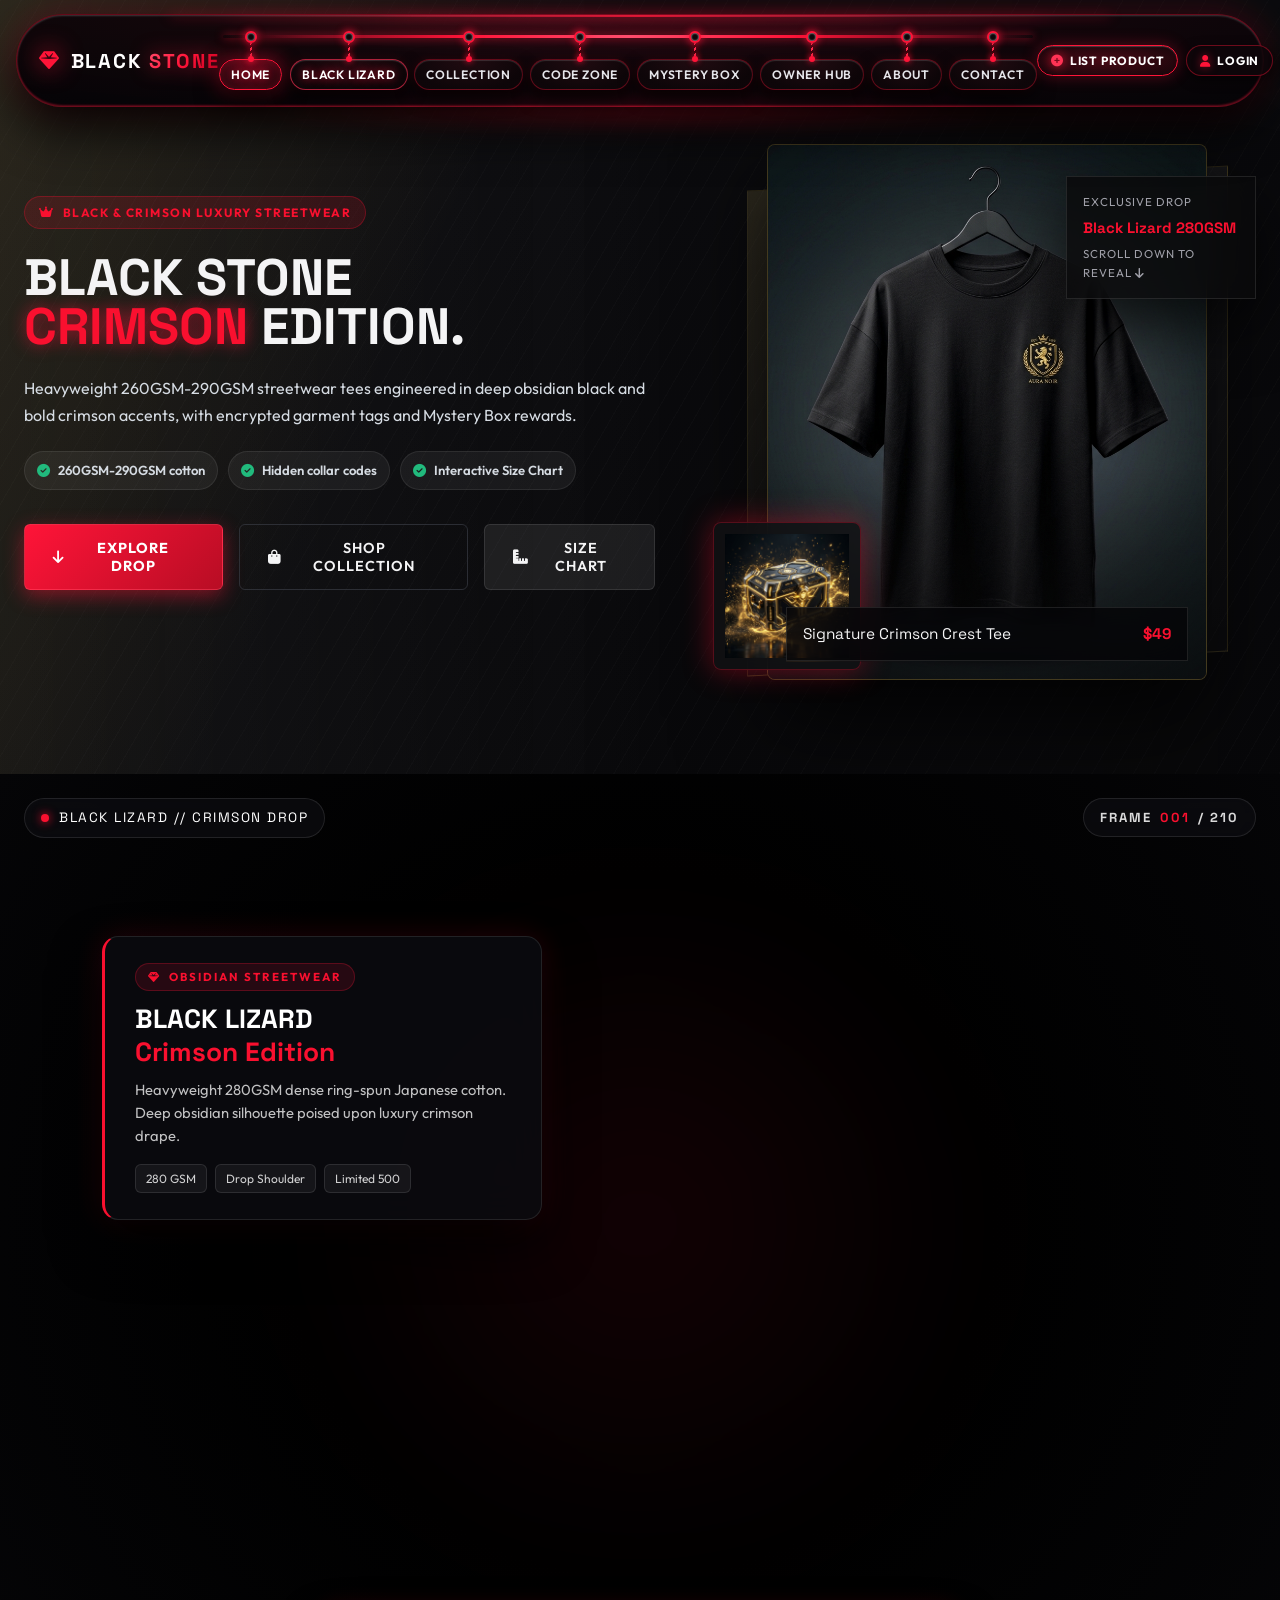
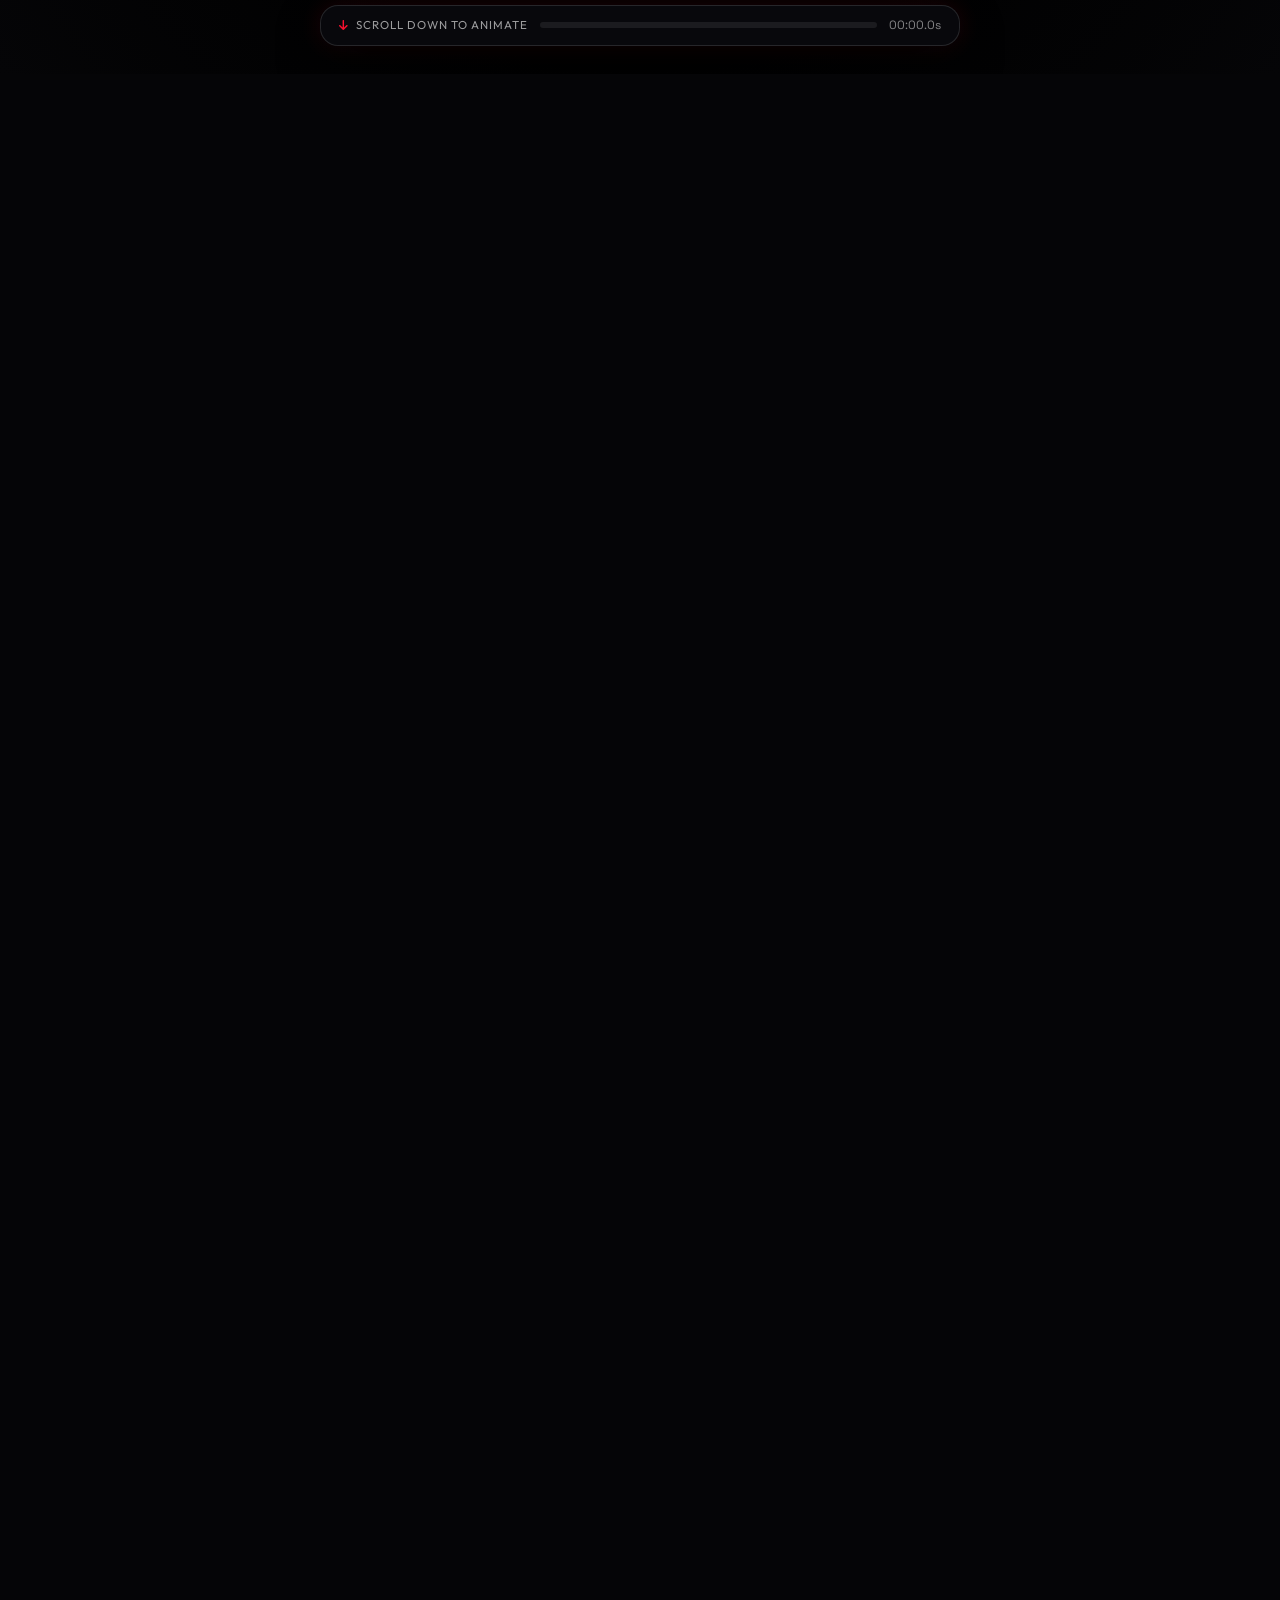
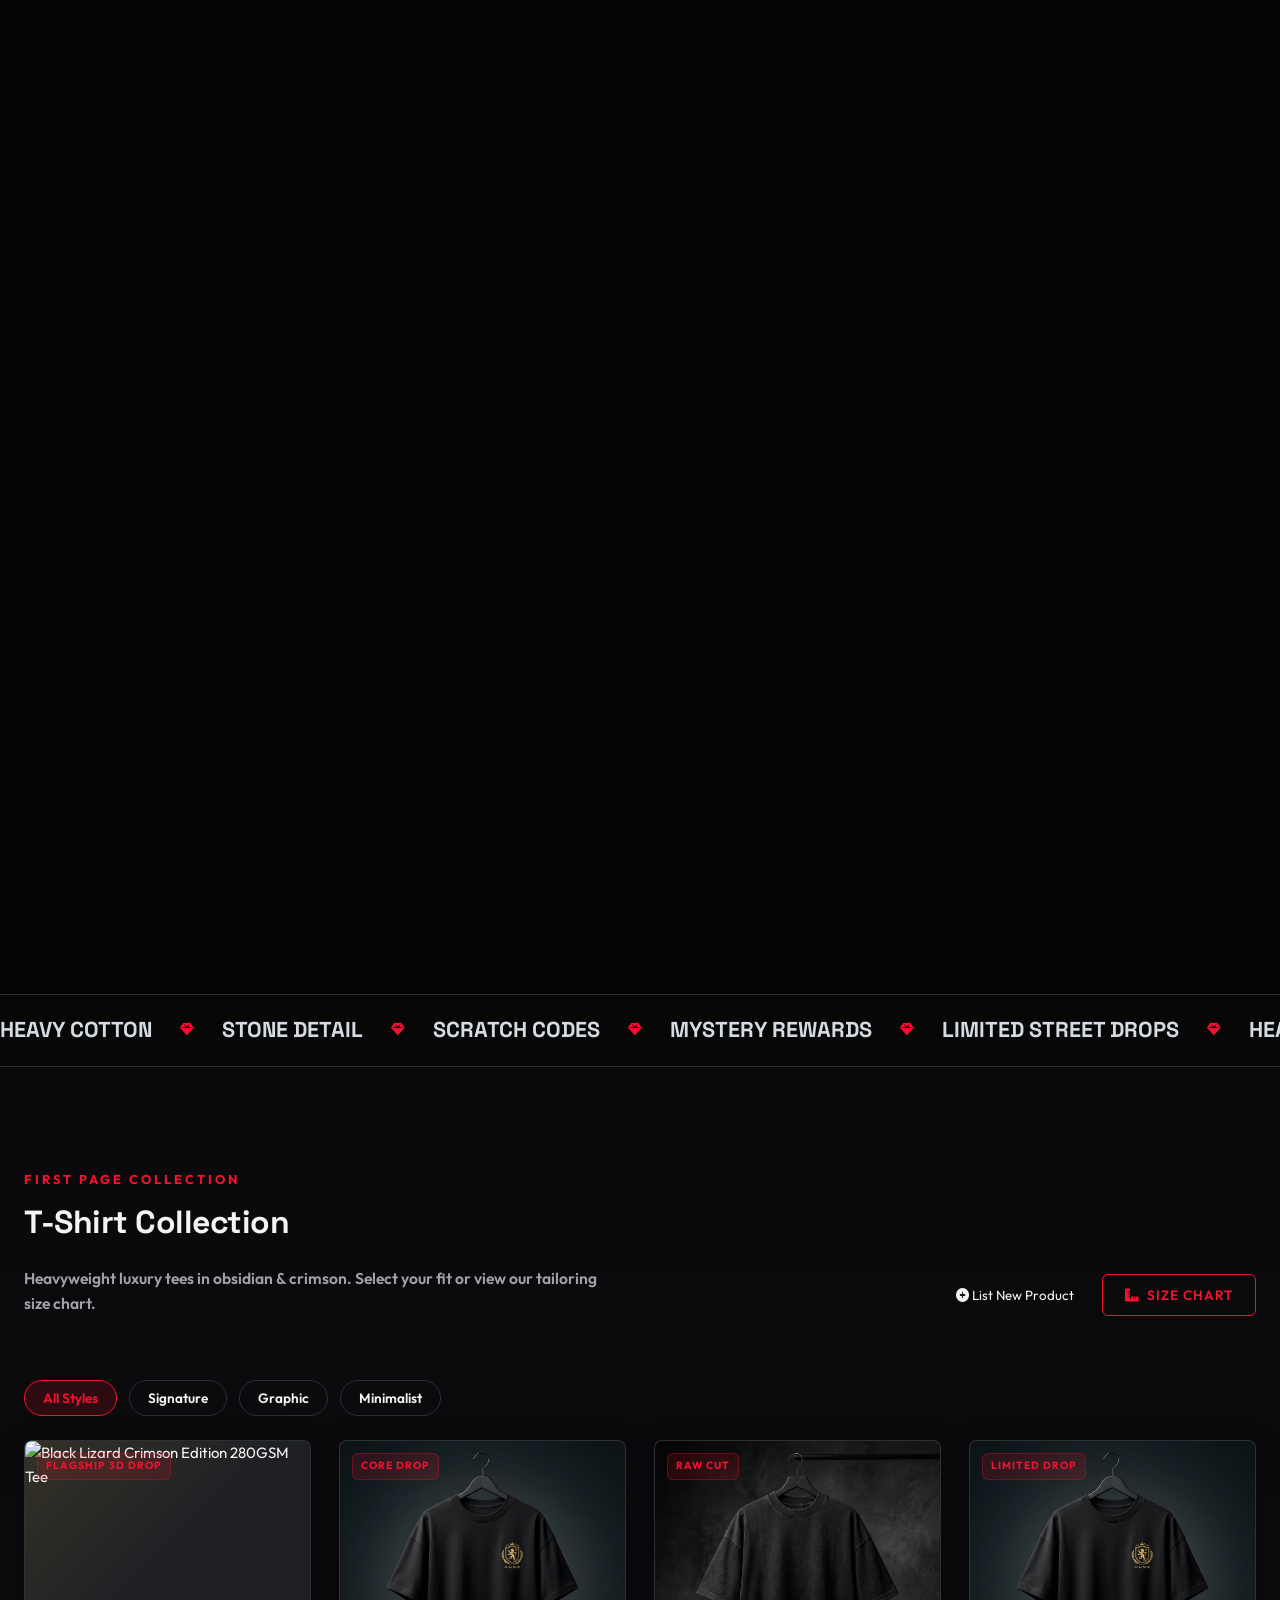
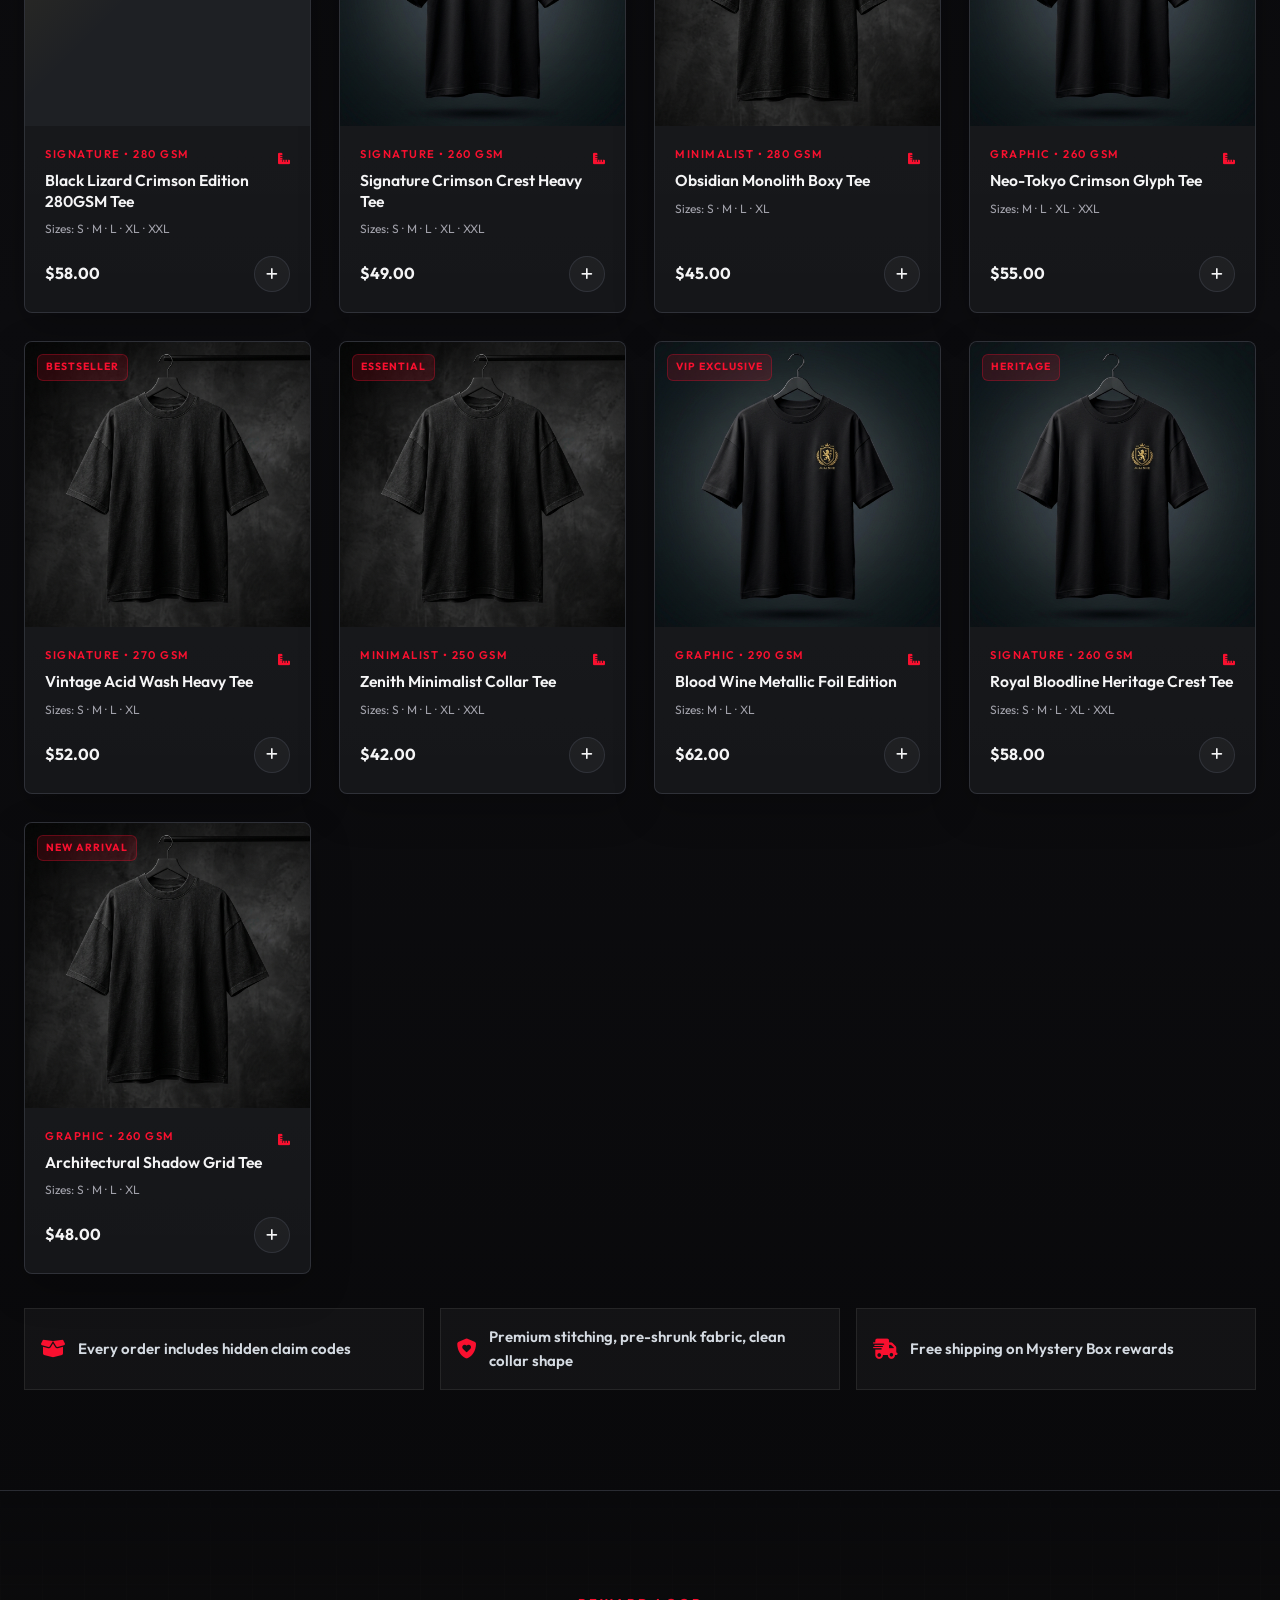
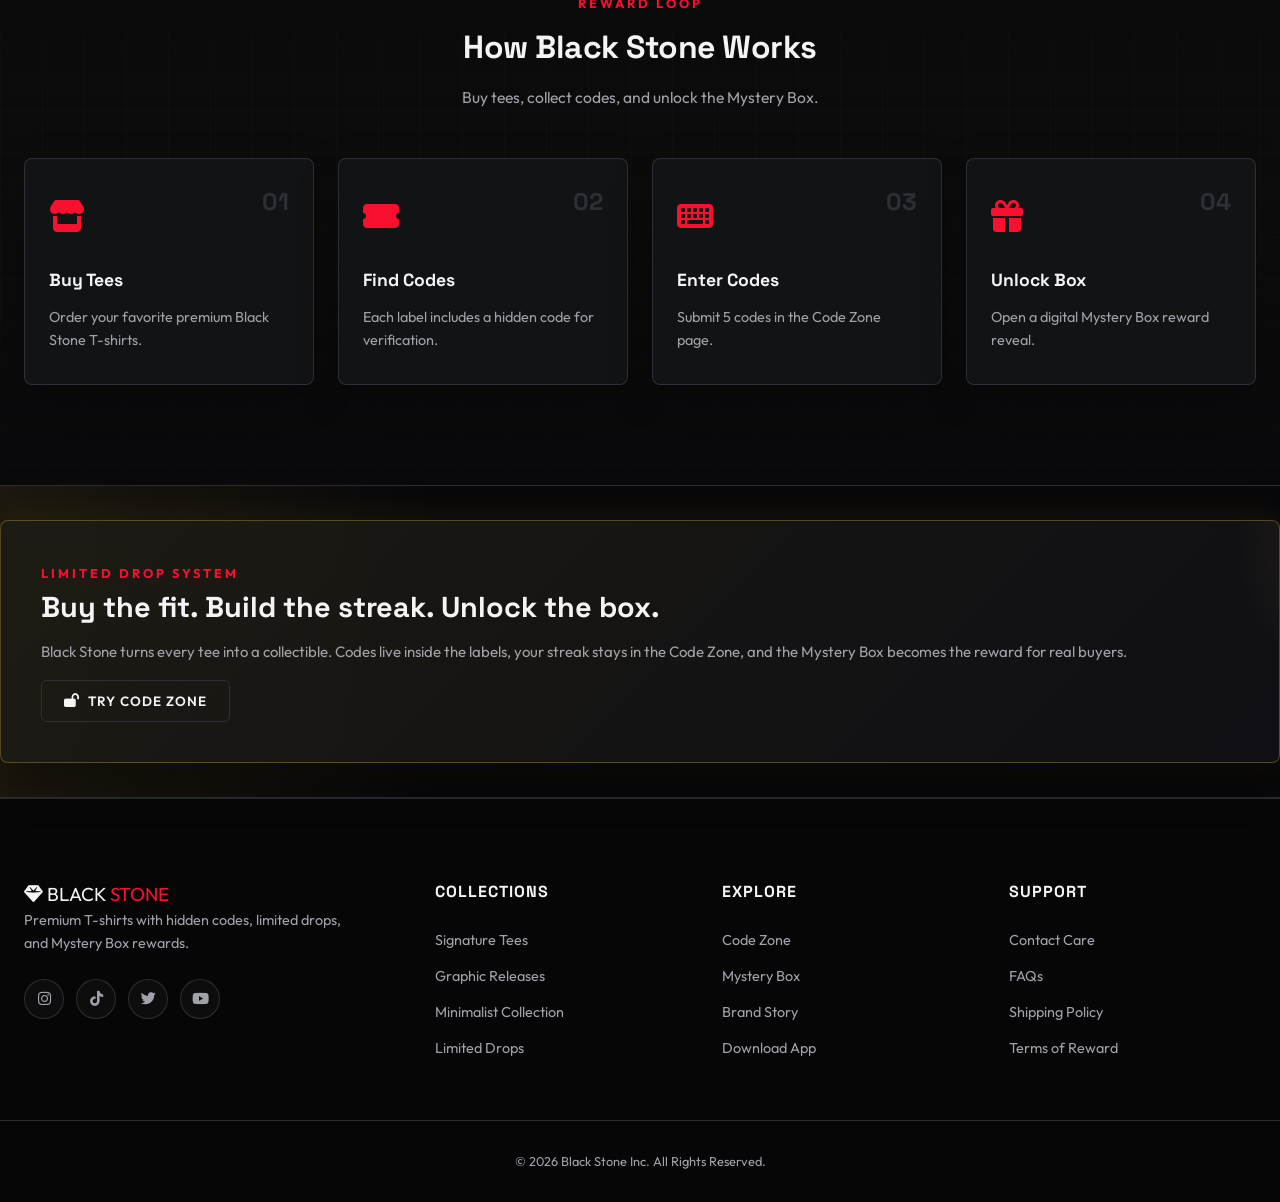
==== commit 8b2f998e: "Add files via upload" ====
--- a/index.html
+++ b/index.html
@@ -9,6 +9,7 @@
     <link href="https://fonts.googleapis.com/css2?family=Outfit:wght@300;400;500;600;700&family=Space+Grotesk:wght@500;700&display=swap" rel="stylesheet">
     <link rel="stylesheet" href="https://cdnjs.cloudflare.com/ajax/libs/font-awesome/6.4.0/css/all.min.css">
     <link rel="stylesheet" href="style.css">
+    <link rel="stylesheet" href="scroll-animation.css">
 </head>
 <body>
     <header class="main-header">
@@ -21,15 +22,20 @@
             <nav class="main-nav" id="mainNav">
                 <ul>
                     <li><a href="index.html" class="nav-link active">Home</a></li>
-                    <li><a href="index.html#shop" class="nav-link">Collection</a></li>
+                    <li><a href="#experience" class="nav-link special-glow">Black Lizard</a></li>
+                    <li><a href="#shop" class="nav-link">Collection</a></li>
                     <li><a href="code-zone.html" class="nav-link">Code Zone</a></li>
                     <li><a href="mystery-box.html" class="nav-link">Mystery Box</a></li>
+                    <li><a href="owner.html" class="nav-link">Owner Hub</a></li>
                     <li><a href="about.html" class="nav-link">About</a></li>
                     <li><a href="contact.html" class="nav-link">Contact</a></li>
                 </ul>
             </nav>
 
             <div class="header-actions">
+                <button class="owner-btn-header" id="ownerActionBtn" onclick="openOwnerModal()" title="Owner Product Listing Portal">
+                    <i class="fa-solid fa-plus-circle"></i> <span>List Product</span>
+                </button>
                 <button class="account-btn-header" id="accountActionBtn" onclick="window.location.href='auth.html'">
                     <i class="fa-solid fa-user"></i> <span id="accountActionText">Login</span>
                 </button>
@@ -101,40 +107,177 @@
         <div class="hero-bg-glow"></div>
         <div class="container hero-container">
             <div class="hero-text-content">
-                <div class="badge-premium"><i class="fa-solid fa-crown"></i> Premium Unisex Streetwear</div>
-                <h1 class="hero-title">BLACK STONE<br><span class="gold-text glow-text">T-Shirt</span> Collection.</h1>
-                <p class="hero-subtitle">Premium heavyweight tees with clean streetwear energy, hidden reward codes, and a Mystery Box system built for real buyers.</p>
+                <div class="badge-premium"><i class="fa-solid fa-crown"></i> Black & Crimson Luxury Streetwear</div>
+                <h1 class="hero-title">BLACK STONE<br><span class="red-text glow-red">Crimson</span> Edition.</h1>
+                <p class="hero-subtitle">Heavyweight 260GSM-290GSM streetwear tees engineered in deep obsidian black and bold crimson accents, with encrypted garment tags and Mystery Box rewards.</p>
                 <div class="hero-proof-row">
-                    <span><i class="fa-solid fa-circle-check"></i> 260GSM cotton</span>
-                    <span><i class="fa-solid fa-circle-check"></i> Hidden reward codes</span>
-                    <span><i class="fa-solid fa-circle-check"></i> Limited drops</span>
+                    <span><i class="fa-solid fa-circle-check"></i> 260GSM-290GSM cotton</span>
+                    <span><i class="fa-solid fa-circle-check"></i> Hidden collar codes</span>
+                    <span><i class="fa-solid fa-circle-check"></i> Interactive Size Chart</span>
                 </div>
                 <div class="hero-ctas">
-                    <button class="btn btn-gold btn-lg" onclick="scrollToSection('shop')">
+                    <button class="btn btn-gold btn-lg" onclick="document.getElementById('experience').scrollIntoView({behavior:'smooth'})">
+                        <i class="fa-solid fa-arrow-down"></i> Explore Drop
+                    </button>
+                    <button class="btn btn-outline btn-lg" onclick="scrollToSection('shop')">
                         <i class="fa-solid fa-bag-shopping"></i> Shop Collection
                     </button>
-                    <button class="btn btn-outline btn-lg" onclick="window.location.href='code-zone.html'">
-                        <i class="fa-solid fa-qrcode"></i> Enter Codes
+                    <button class="btn btn-secondary btn-lg" onclick="openSizeChartModal()">
+                        <i class="fa-solid fa-ruler-combined"></i> Size Chart
                     </button>
                 </div>
             </div>
             <div class="hero-visual">
-                <div class="hero-drop-card">
-                    <span>Next Drop</span>
-                    <strong>Mono Crest 02</strong>
-                    <small>48 hour early access for code holders</small>
+                <div class="hero-drop-card" onclick="document.getElementById('experience').scrollIntoView({behavior:'smooth'})" style="cursor: pointer;">
+                    <span>Exclusive Drop</span>
+                    <strong style="color:var(--color-red,#ff1438);">Black Lizard 280GSM</strong>
+                    <small>Scroll down to reveal <i class="fa-solid fa-arrow-down"></i></small>
                 </div>
                 <div class="hero-floating-card main-card">
                     <img src="assets/sig_tee.png" alt="Black Stone Signature T-shirt" class="hero-img">
                     <div class="hero-img-overlay"></div>
                     <div class="hero-product-label">
-                        <span>Signature Gold Crest Tee</span>
+                        <span>Signature Crimson Crest Tee</span>
                         <strong>$49</strong>
                     </div>
                 </div>
                 <div class="hero-floating-card floating-box">
                     <img src="assets/mystery_box.png" alt="Black Stone Mystery Box" class="floating-box-img">
                 </div>
+            </div>
+        </div>
+    </section>
+
+    <!-- ==========================================================================
+         SEAMLESS SCROLL-ANIMATION RUNWAY (BLACK LIZARD DROP)
+         Plays smoothly as user scrolls down, leading into the Collection below
+         ========================================================================== -->
+    <section class="scroll-experience-section" id="experience">
+        <div class="scroll-track" id="scrollTrack" style="height: 380vh;">
+            <div class="sticky-canvas-container" id="stickyContainer">
+                
+                <!-- Background Ambient Effects -->
+                <div class="canvas-crimson-glow"></div>
+                <div class="canvas-vignette"></div>
+
+                <!-- Main Render Canvas -->
+                <canvas id="scrollCanvas" class="scroll-canvas"></canvas>
+
+                <!-- Top Floating HUD -->
+                <div class="scroll-hud-top">
+                    <div class="scroll-brand-badge">
+                        <span class="live-dot"></span>
+                        <span>Black Lizard // Crimson Drop</span>
+                    </div>
+                    <div class="scroll-frame-counter" id="scrollFrameCounter">
+                        FRAME <span class="highlight">001</span> / 210
+                    </div>
+                </div>
+
+                <!-- Floating Story Narrative Overlays -->
+                <div class="story-overlays-container">
+                    
+                    <!-- Act 1 (Frames 1-48) -->
+                    <div class="story-card story-card-act1 active" id="storyCardAct1">
+                        <div class="story-act-badge">
+                            <i class="fa-solid fa-gem"></i> Obsidian Streetwear
+                        </div>
+                        <h2 class="story-title">BLACK LIZARD<br><span style="color:var(--color-red,#ff1438)">Crimson Edition</span></h2>
+                        <p class="story-desc">
+                            Heavyweight 280GSM dense ring-spun Japanese cotton. Deep obsidian silhouette poised upon luxury crimson drape.
+                        </p>
+                        <div class="story-tags">
+                            <span class="story-tag-pill">280 GSM</span>
+                            <span class="story-tag-pill">Drop Shoulder</span>
+                            <span class="story-tag-pill">Limited 500</span>
+                        </div>
+                    </div>
+
+                    <!-- Act 2 (Frames 50-108) -->
+                    <div class="story-card story-card-act2" id="storyCardAct2">
+                        <div class="story-act-badge">
+                            <i class="fa-solid fa-microscope"></i> Macro Weave Anatomy
+                        </div>
+                        <h2 class="story-title">Living Reptilian<br>Form & Texture</h2>
+                        <p class="story-desc">
+                            Ultra-dense 16-gauge weave with pre-shrunk bio-wash finishing. High-tension knit with zero pilling or deformation.
+                        </p>
+                        <div class="story-tags">
+                            <span class="story-tag-pill">Bio-Washed</span>
+                            <span class="story-tag-pill">Zero Pilling</span>
+                            <span class="story-tag-pill">Twin-Needle Seams</span>
+                        </div>
+                    </div>
+
+                    <!-- Act 3 (Frames 110-162) -->
+                    <div class="story-card story-card-act3" id="storyCardAct3">
+                        <div class="story-act-badge">
+                            <i class="fa-solid fa-dna"></i> Symbiotic Fusion
+                        </div>
+                        <h2 class="story-title">Organic Predator<br>Meets Garment Art</h2>
+                        <p class="story-desc">
+                            Contours morph into high-density 3D silicone relief embroidery. Cold-blooded elegance stamped onto streetwear heritage.
+                        </p>
+                        <div class="story-tags">
+                            <span class="story-tag-pill">Silicone 3D Relief</span>
+                            <span class="story-tag-pill">Micro-Embossed</span>
+                            <span class="story-tag-pill">Fade-Proof</span>
+                        </div>
+                    </div>
+
+                    <!-- Act 4 (Frames 165-210) -->
+                    <div class="story-card story-card-act4" id="storyCardAct4">
+                        <div class="story-act-badge">
+                            <i class="fa-solid fa-crown"></i> The Signature Drop
+                        </div>
+                        <h2 class="story-title">BLACK LIZARD<br><span style="color:var(--color-red,#ff1438)">Tee Released</span></h2>
+                        <p class="story-desc">
+                            Drop 01 is now live in the collection below. Includes encrypted scratch code label granting access to the Mystery Box.
+                        </p>
+                        
+                        <div class="story-buy-box">
+                            <div class="story-price-row">
+                                <span class="story-price">$58.00</span>
+                                <span class="story-orig-price">$75.00</span>
+                                <span class="story-drop-status"><i class="fa-solid fa-circle-check"></i> In Stock</span>
+                            </div>
+
+                            <div style="font-size:0.75rem; color:rgba(255,255,255,0.6); margin-bottom:6px; letter-spacing:1px; text-transform:uppercase;">
+                                Select Fit:
+                            </div>
+                            <div class="story-sizes-row">
+                                <button class="size-pill-btn" data-size="S">S</button>
+                                <button class="size-pill-btn" data-size="M">M</button>
+                                <button class="size-pill-btn active" data-size="L">L</button>
+                                <button class="size-pill-btn" data-size="XL">XL</button>
+                                <button class="size-pill-btn" data-size="XXL">XXL</button>
+                            </div>
+
+                            <button class="story-buy-btn action-add-lizard-bag" style="margin-bottom:10px;">
+                                <i class="fa-solid fa-bag-shopping"></i> Quick Add to Bag — $58.00
+                            </button>
+                            
+                            <button class="btn btn-outline btn-sm w-100" onclick="document.getElementById('shop').scrollIntoView({behavior:'smooth'})" style="font-size:0.8rem; padding:8px; border-color:rgba(255,255,255,0.2);">
+                                Explore Collection Below <i class="fa-solid fa-arrow-down ms-1"></i>
+                            </button>
+                        </div>
+                    </div>
+
+                </div>
+
+                <!-- Bottom Glassmorphic Progress & Scroll Indicator -->
+                <div class="scroll-hud-bottom" style="max-width: 640px; padding: 10px 18px;">
+                    <div class="hud-scrubber-row" style="margin: 0;">
+                        <span style="font-size: 0.72rem; color: rgba(255,255,255,0.6); text-transform: uppercase; letter-spacing: 1px; white-space: nowrap;">
+                            <i class="fa-solid fa-arrow-down" style="color: var(--color-red, #ff1438); margin-right: 4px;"></i> Scroll Down to Animate
+                        </span>
+                        <div class="scrubber-track" id="hudScrubberTrack" style="height: 6px;">
+                            <div class="scrubber-fill" id="scrubberFill"></div>
+                        </div>
+                        <div class="scrubber-time" id="scrubberTime" style="font-size: 0.75rem;">00:00.0s</div>
+                    </div>
+                </div>
+
             </div>
         </div>
     </section>
@@ -155,12 +298,23 @@
 
     <section id="shop" class="shop-section">
         <div class="container">
-            <div class="section-header">
+            <div class="section-header" style="display:flex; justify-content:space-between; align-items:flex-end; flex-wrap:wrap; gap:20px;">
                 <div>
                     <span class="section-tag">First Page Collection</span>
                     <h2>T-Shirt Collection</h2>
-                    <p class="page-home-collection-note">Your full T-shirt collection is now shown directly on the home page.</p>
-                </div>
+                    <p class="page-home-collection-note">Heavyweight luxury tees in obsidian & crimson. Select your fit or view our tailoring size chart.</p>
+                </div>
+                <div style="display:flex; gap:12px; align-items:center; flex-wrap:wrap;">
+                    <button class="owner-btn-header" onclick="openOwnerModal()" style="padding: 8px 16px;">
+                        <i class="fa-solid fa-plus-circle me-1"></i> List New Product
+                    </button>
+                    <button class="btn btn-outline btn-sm" onclick="openSizeChartModal()" style="border-color:var(--color-red); color:var(--color-red);">
+                        <i class="fa-solid fa-ruler-combined me-1"></i> Size Chart
+                    </button>
+                </div>
+            </div>
+            
+            <div style="display:flex; justify-content:space-between; align-items:center; margin-bottom: 24px; flex-wrap:wrap; gap:12px;">
                 <div class="shop-filters" id="shopFilters">
                     <button class="filter-btn active" data-filter="all">All Styles</button>
                     <button class="filter-btn" data-filter="signature">Signature</button>
@@ -284,5 +438,6 @@
     </footer>
 
     <script src="app.js"></script>
+    <script src="scroll-animation.js"></script>
 </body>
 </html>
--- a/style.css
+++ b/style.css
@@ -3,23 +3,32 @@
    ========================================================================== */
 
 :root {
-    /* Color Palette */
+    /* Black & Crimson Red Luxury Color Palette */
     --color-bg-deep: hsl(240, 10%, 4%);
-    --color-bg-card: hsla(240, 8%, 8%, 0.75);
+    --color-bg-card: hsla(240, 8%, 8%, 0.82);
     --color-bg-card-solid: hsl(240, 8%, 8%);
     --color-border: hsla(240, 6%, 15%, 0.8);
-    --color-border-gold: hsla(46, 65%, 52%, 0.2);
+    --color-border-gold: hsla(352, 95%, 52%, 0.3);
+    --color-border-red: hsla(352, 95%, 52%, 0.35);
     
-    --color-gold: hsl(46, 65%, 52%);
-    --color-gold-hover: hsl(46, 75%, 58%);
-    --color-gold-glow: hsl(45, 100%, 50%);
-    --color-gold-light: hsla(46, 65%, 52%, 0.1);
+    /* Crimson / Blood Red Accent System */
+    --color-red: hsl(352, 95%, 52%);
+    --color-red-hover: hsl(352, 100%, 60%);
+    --color-red-glow: hsl(350, 100%, 60%);
+    --color-red-light: hsla(352, 95%, 52%, 0.14);
+    --color-red-dark: hsl(350, 85%, 26%);
+
+    /* Aliases ensuring 100% theme consistency */
+    --color-gold: hsl(352, 95%, 52%);
+    --color-gold-hover: hsl(352, 100%, 60%);
+    --color-gold-glow: hsl(350, 100%, 60%);
+    --color-gold-light: hsla(352, 95%, 52%, 0.14);
     
     --color-white: hsl(240, 5%, 96%);
     --color-muted: hsl(240, 5%, 65%);
     --color-dark: hsl(240, 5%, 15%);
     
-    --color-danger: hsl(0, 72%, 51%);
+    --color-danger: hsl(352, 95%, 52%);
     --color-success: hsl(142, 70%, 45%);
 
     /* Typography */
@@ -31,8 +40,9 @@
     --border-radius-md: 12px;
     --border-radius-lg: 24px;
     --border-radius-xl: 36px;
-    --shadow-premium: 0 20px 40px rgba(0, 0, 0, 0.6);
-    --shadow-gold-glow: 0 0 30px hsla(46, 65%, 52%, 0.25);
+    --shadow-premium: 0 20px 40px rgba(0, 0, 0, 0.75);
+    --shadow-gold-glow: 0 0 30px hsla(352, 95%, 52%, 0.4);
+    --shadow-red-glow: 0 0 35px hsla(352, 95%, 52%, 0.45);
     
     /* Transitions */
     --transition-smooth: all 0.4s cubic-bezier(0.16, 1, 0.3, 1);
@@ -138,15 +148,18 @@
 }
 
 .btn-gold {
-    background: var(--color-gold);
-    color: var(--color-bg-deep);
-    box-shadow: var(--shadow-gold-glow);
+    background: linear-gradient(135deg, #ff1438 0%, #b80d24 100%);
+    color: #ffffff !important;
+    font-weight: 700;
+    box-shadow: 0 6px 20px rgba(255, 20, 56, 0.45);
+    border: 1px solid rgba(255, 100, 120, 0.3);
 }
 
 .btn-gold:hover {
-    background: var(--color-gold-hover);
+    background: linear-gradient(135deg, #ff3355 0%, #d6112f 100%);
+    color: #ffffff !important;
     transform: translateY(-2px);
-    box-shadow: 0 0 35px hsla(46, 65%, 52%, 0.55);
+    box-shadow: 0 8px 30px rgba(255, 20, 56, 0.7);
 }
 
 .btn-outline {
@@ -238,106 +251,828 @@
 }
 
 /* ==========================================================================
-   HEADER SECTION
+   HEADER SECTION - RADIAL FORM, BLACK & RED THEME & KINETIC HANGING ROPE NAV
    ========================================================================== */
 
+/* 1. Master Header Capsule: Radial Form & Deep Obsidian/Crimson Atmosphere */
 .main-header {
     position: fixed;
+    top: 14px;
+    left: 50%;
+    transform: translateX(-50%);
+    width: min(1360px, calc(100% - 32px));
+    z-index: 1000;
+    border-radius: 50px; /* Radial form: curved capsule geometry */
+    background: radial-gradient(ellipse 75% 140% at 50% -20%, rgba(255, 20, 56, 0.28) 0%, rgba(18, 6, 11, 0.96) 50%, rgba(6, 4, 7, 0.98) 100%);
+    backdrop-filter: blur(28px) saturate(210%);
+    -webkit-backdrop-filter: blur(28px) saturate(210%);
+    border: 1.5px solid rgba(255, 20, 56, 0.38);
+    box-shadow: 
+        0 20px 50px rgba(0, 0, 0, 0.95),
+        0 0 35px rgba(255, 20, 56, 0.25),
+        inset 0 1px 2px rgba(255, 255, 255, 0.2),
+        inset 0 -1px 2px rgba(255, 20, 56, 0.35);
+    transition: all 0.4s cubic-bezier(0.16, 1, 0.3, 1);
+    overflow: visible; /* Allows hanging ropes and plaques to swing naturally */
+    padding: 0 4px;
+}
+
+/* Glowing top laser rim */
+.main-header::before {
+    content: '';
+    position: absolute;
     top: 0;
-    left: 0;
-    width: 100%;
-    z-index: 1000;
-    background: rgba(10, 10, 11, 0.75);
-    backdrop-filter: blur(15px);
-    -webkit-backdrop-filter: blur(15px);
-    border-bottom: 1px solid var(--color-border);
-    transition: var(--transition-smooth);
+    left: 12%;
+    right: 12%;
+    height: 1.5px;
+    background: linear-gradient(90deg, transparent 0%, rgba(255, 20, 56, 0.8) 50%, transparent 100%);
+    box-shadow: 0 0 12px #ff1438;
+    border-radius: 50%;
+    pointer-events: none;
+    z-index: 3;
+}
+
+/* Ambient bottom radial glow reflection */
+.main-header::after {
+    content: '';
+    position: absolute;
+    bottom: -16px;
+    left: 20%;
+    right: 20%;
+    height: 18px;
+    background: radial-gradient(ellipse at center, rgba(255, 20, 56, 0.4) 0%, transparent 75%);
+    filter: blur(12px);
+    pointer-events: none;
+    z-index: -1;
+}
+
+/* Scrolled state: tighter capsule, intensified red neon underglow */
+.main-header.scrolled {
+    top: 8px;
+    background: radial-gradient(ellipse 80% 140% at 50% -10%, rgba(255, 20, 56, 0.34) 0%, rgba(12, 4, 8, 0.98) 55%, rgba(4, 3, 5, 0.99) 100%);
+    border-color: rgba(255, 20, 56, 0.55);
+    box-shadow: 
+        0 24px 60px rgba(0, 0, 0, 0.98),
+        0 0 45px rgba(255, 20, 56, 0.35),
+        inset 0 1px 2px rgba(255, 255, 255, 0.25);
 }
 
 .header-container {
-    max-width: 1280px;
+    max-width: 1360px;
     margin: 0 auto;
-    padding: 20px 24px;
+    padding: 8px 18px;
     display: flex;
     align-items: center;
     justify-content: space-between;
-}
-
-.logo {
+    position: relative;
+    z-index: 5;
+    min-height: 86px; /* Ample vertical space for hanging ropes & swaying plaques */
+}
+
+/* Brand Logo with radial crimson glow & platinum typography */
+.main-header .logo {
     display: flex;
     align-items: center;
     gap: 10px;
     font-family: var(--font-heading);
-    font-size: 1.4rem;
-    font-weight: 700;
-    letter-spacing: 1px;
-}
-
-.logo-icon {
-    font-size: 1.3rem;
-    color: var(--color-gold);
-    animation: float 3s ease-in-out infinite;
-}
-
-.main-nav ul {
-    display: flex;
-    gap: 32px;
-}
-
-.nav-link {
-    font-size: 0.95rem;
-    font-weight: 500;
-    letter-spacing: 0.5px;
-    color: var(--color-muted);
-    transition: var(--transition-smooth);
+    font-size: 1.25rem;
+    font-weight: 800;
+    letter-spacing: 1.5px;
+    color: #ffffff;
+    text-decoration: none;
+    transition: transform 0.3s ease;
+    flex-shrink: 0;
+}
+
+.main-header .logo:hover {
+    transform: scale(1.03);
+}
+
+.main-header .logo-icon {
+    font-size: 1.25rem;
+    color: #ff1438;
+    filter: drop-shadow(0 0 12px rgba(255, 20, 56, 0.85));
+    animation: gemGlow 3s ease-in-out infinite alternate;
+}
+
+@keyframes gemGlow {
+    0% { filter: drop-shadow(0 0 8px rgba(255, 20, 56, 0.6)) rotate(0deg); }
+    100% { filter: drop-shadow(0 0 16px rgba(255, 50, 85, 1)) rotate(4deg); }
+}
+
+.main-header .logo-text {
+    font-family: var(--font-heading);
+    font-weight: 800;
+    color: #ffffff;
+    letter-spacing: 1.8px;
+    text-transform: uppercase;
+}
+
+.main-header .logo-text .gold-text {
+    background: linear-gradient(135deg, #ff4d6d 0%, #ff1438 50%, #c90022 100%);
+    -webkit-background-clip: text;
+    background-clip: text;
+    -webkit-text-fill-color: transparent;
+    filter: drop-shadow(0 0 10px rgba(255, 20, 56, 0.65));
+}
+
+/* ==========================================================================
+   2. HANGING ROPE SUSPENSION SYSTEM (IN MOTION)
+   ========================================================================== */
+
+.main-header .main-nav {
+    position: relative;
     padding: 8px 0;
-    position: relative;
-}
-
-.nav-link::after {
+    display: flex;
+    align-items: center;
+}
+
+/* Overhead suspension rail across the nav items */
+.main-header .main-nav::before {
     content: '';
     position: absolute;
-    bottom: 0;
-    left: 0;
-    width: 0;
-    height: 2px;
-    background: var(--color-gold);
-    transition: var(--transition-smooth);
-}
-
-.nav-link:hover, .nav-link.active {
-    color: var(--color-white);
-}
-
-.nav-link.active::after {
-    width: 100%;
-}
-
-.header-actions {
-    display: flex;
-    align-items: center;
+    top: 12px;
+    left: 4px;
+    right: 4px;
+    height: 3px;
+    background: linear-gradient(90deg, 
+        transparent 0%, 
+        rgba(255, 20, 56, 0.4) 10%, 
+        #ff1438 30%, 
+        #ff4d6d 50%, 
+        #ff1438 70%, 
+        rgba(255, 20, 56, 0.4) 90%, 
+        transparent 100%
+    );
+    border-radius: 3px;
+    box-shadow: 0 0 8px rgba(255, 20, 56, 0.7);
+    z-index: 1;
+}
+
+/* Nav links list */
+.main-header .main-nav ul {
+    display: flex;
+    align-items: flex-start;
+    gap: 7px;
+    margin: 0;
+    padding: 0;
+    list-style: none;
+    position: relative;
+    z-index: 2;
+}
+
+/* Each item is a physical hanging unit swinging from the overhead rail */
+.main-header .main-nav ul li {
+    position: relative;
+    display: flex;
+    flex-direction: column;
+    align-items: center;
+    transform-origin: 50% 4px; /* Exact center of the anchor ring on the rail */
+    will-change: transform;
+}
+
+/* 1. Ceiling anchor eyelet / mounting ring on the rail (TOP) */
+.main-header .main-nav ul li::before {
+    content: '';
+    order: 1; /* Sits at the very top */
+    width: 8px;
+    height: 8px;
+    border-radius: 50%;
+    background: #0d0609;
+    border: 2px solid #ff1438;
+    box-shadow: 0 0 8px #ff1438, inset 0 0 2px #fff;
+    margin-bottom: 0px;
+    z-index: 4;
+    transition: all 0.3s ease;
+}
+
+/* 2. The Hanging Rope / Braided Crimson & Obsidian Suspension Cord (MIDDLE) */
+.main-header .main-nav ul li::after {
+    content: '';
+    order: 2; /* Hangs DOWN from the ring */
+    width: 2px;
+    height: 18px;
+    background: repeating-linear-gradient(
+        135deg,
+        #ff2e4d 0px,
+        #ff2e4d 2px,
+        #3b020a 2px,
+        #3b020a 4px
+    );
+    box-shadow: 0 0 6px rgba(255, 20, 56, 0.65);
+    border-radius: 1px;
+    margin-bottom: -2px; /* Meets the top clasp of plaque */
+    z-index: 3;
+    transition: all 0.3s ease;
+}
+
+/* 3. The Hanging Nav Plaque / Tag (Radial Form) (BOTTOM) */
+.main-header .nav-link {
+    order: 3; /* Suspended at the bottom of the rope! */
+    display: inline-flex;
+    align-items: center;
+    justify-content: center;
+    padding: 5px 11px;
+    font-size: 0.76rem;
+    font-weight: 600;
+    letter-spacing: 0.8px;
+    text-transform: uppercase;
+    color: #e5e5ea;
+    text-decoration: none;
+    background: radial-gradient(ellipse at 50% 0%, rgba(35, 12, 18, 0.95) 0%, rgba(14, 6, 9, 0.98) 75%);
+    border: 1.5px solid rgba(255, 20, 56, 0.35);
+    border-radius: 9999px; /* Radial Form Pill */
+    box-shadow: 
+        0 8px 18px rgba(0, 0, 0, 0.75),
+        0 0 10px rgba(255, 20, 56, 0.12),
+        inset 0 1px 1px rgba(255, 255, 255, 0.15);
+    position: relative;
+    z-index: 4;
+    transition: all 0.3s cubic-bezier(0.16, 1, 0.3, 1);
+    white-space: nowrap;
+}
+
+/* Top shackle / knot ring connecting rope to plaque */
+.main-header .nav-link::before {
+    content: '';
+    position: absolute;
+    top: -4px;
+    left: 50%;
+    transform: translateX(-50%);
+    width: 6px;
+    height: 6px;
+    border-radius: 50%;
+    background: #ff1438;
+    box-shadow: 0 0 6px #ff1438;
+    z-index: 5;
+    transition: all 0.3s ease;
+}
+
+/* Remove old underline effect from nav-link */
+.main-header .nav-link::after {
+    display: none !important;
+}
+
+/* Active Hanging Option Styling */
+.main-header .nav-link.active {
+    color: #ffffff !important;
+    background: radial-gradient(ellipse at 50% 0%, rgba(220, 20, 55, 0.45) 0%, rgba(25, 7, 12, 0.98) 80%);
+    border-color: #ff1438;
+    box-shadow: 
+        0 10px 24px rgba(0, 0, 0, 0.85),
+        0 0 20px rgba(255, 20, 56, 0.6),
+        inset 0 0 12px rgba(255, 20, 56, 0.35);
+    text-shadow: 0 0 10px rgba(255, 20, 56, 0.9);
+}
+
+.main-header .nav-link.special-glow {
+    border-color: rgba(255, 50, 85, 0.65);
+    color: #ff3355;
+    text-shadow: 0 0 10px rgba(255, 20, 56, 0.85);
+}
+
+/* Hover Physics & Illumination: rope stretches, tag pulls down & shines */
+.main-header .main-nav ul li:hover {
+    transform: scale(1.06) translateY(2px) !important;
+}
+
+.main-header .main-nav ul li:hover::before {
+    box-shadow: 0 0 14px #ff3355, inset 0 0 3px #fff;
+    border-color: #ff3355;
+}
+
+.main-header .main-nav ul li:hover::after {
+    height: 22px; /* Gentle physical rope stretch */
+    background: repeating-linear-gradient(
+        135deg,
+        #ff4d6d 0px,
+        #ff4d6d 2px,
+        #ff1438 2px,
+        #ff1438 4px
+    );
+    box-shadow: 0 0 12px #ff1438;
+}
+
+.main-header .main-nav ul li:hover .nav-link {
+    color: #ffffff !important;
+    border-color: #ff3355;
+    background: radial-gradient(ellipse at 50% 0%, rgba(255, 20, 56, 0.35) 0%, rgba(20, 6, 10, 0.99) 75%);
+    box-shadow: 
+        0 14px 28px rgba(0, 0, 0, 0.9),
+        0 0 25px rgba(255, 20, 56, 0.65),
+        inset 0 1px 2px rgba(255, 255, 255, 0.3);
+    text-shadow: 0 0 12px rgba(255, 255, 255, 0.9), 0 0 20px #ff1438;
+}
+
+.main-header .main-nav ul li:hover .nav-link::before {
+    background: #ff4d6d;
+    box-shadow: 0 0 10px #ff4d6d;
+}
+
+/* ==========================================================================
+   3. NATURAL PENDULUM SWAY KEYFRAMES (AUTHENTIC CONTINUOUS MOTION)
+   ========================================================================== */
+
+@keyframes ropePendulum1 {
+    0% {
+        transform: rotate(-3.4deg) translateY(0px);
+    }
+    50% {
+        transform: rotate(0deg) translateY(1.5px);
+    }
+    100% {
+        transform: rotate(3.4deg) translateY(0px);
+    }
+}
+
+@keyframes ropePendulum2 {
+    0% {
+        transform: rotate(3.0deg) translateY(0px);
+    }
+    50% {
+        transform: rotate(0deg) translateY(1.2px);
+    }
+    100% {
+        transform: rotate(-3.0deg) translateY(0px);
+    }
+}
+
+@keyframes ropePendulum3 {
+    0% {
+        transform: rotate(-2.6deg) translateY(0.5px);
+    }
+    50% {
+        transform: rotate(0.4deg) translateY(2.0px);
+    }
+    100% {
+        transform: rotate(2.8deg) translateY(0.5px);
+    }
+}
+
+@keyframes ropePendulum4 {
+    0% {
+        transform: rotate(2.5deg) translateY(0.8px);
+    }
+    50% {
+        transform: rotate(-0.5deg) translateY(1.8px);
+    }
+    100% {
+        transform: rotate(-2.5deg) translateY(0.8px);
+    }
+}
+
+/* Assign staggered, asynchronous physical periods so each option sways organically */
+.main-header .main-nav ul li:nth-child(1) {
+    animation: ropePendulum1 3.6s cubic-bezier(0.445, 0.05, 0.55, 0.95) infinite alternate;
+    animation-delay: 0s;
+}
+.main-header .main-nav ul li:nth-child(2) {
+    animation: ropePendulum2 4.2s cubic-bezier(0.445, 0.05, 0.55, 0.95) infinite alternate;
+    animation-delay: -0.8s;
+}
+.main-header .main-nav ul li:nth-child(3) {
+    animation: ropePendulum3 3.4s cubic-bezier(0.445, 0.05, 0.55, 0.95) infinite alternate;
+    animation-delay: -1.5s;
+}
+.main-header .main-nav ul li:nth-child(4) {
+    animation: ropePendulum4 4.0s cubic-bezier(0.445, 0.05, 0.55, 0.95) infinite alternate;
+    animation-delay: -2.3s;
+}
+.main-header .main-nav ul li:nth-child(5) {
+    animation: ropePendulum1 3.9s cubic-bezier(0.445, 0.05, 0.55, 0.95) infinite alternate;
+    animation-delay: -0.6s;
+}
+.main-header .main-nav ul li:nth-child(6) {
+    animation: ropePendulum2 4.5s cubic-bezier(0.445, 0.05, 0.55, 0.95) infinite alternate;
+    animation-delay: -1.9s;
+}
+.main-header .main-nav ul li:nth-child(7) {
+    animation: ropePendulum3 3.7s cubic-bezier(0.445, 0.05, 0.55, 0.95) infinite alternate;
+    animation-delay: -2.7s;
+}
+.main-header .main-nav ul li:nth-child(8) {
+    animation: ropePendulum4 4.1s cubic-bezier(0.445, 0.05, 0.55, 0.95) infinite alternate;
+    animation-delay: -1.2s;
+}
+
+/* ==========================================================================
+   4. HEADER ACTIONS (RADIAL PILL FORMS, BLACK & RED CONTRAST)
+   ========================================================================== */
+
+.main-header .header-actions {
+    display: flex;
+    align-items: center;
+    gap: 8px;
+    flex-shrink: 0;
+}
+
+/* Owner / List Product Button */
+.main-header .owner-btn-header {
+    display: flex;
+    align-items: center;
+    gap: 6px;
+    background: radial-gradient(ellipse at center, rgba(255, 20, 56, 0.25) 0%, rgba(20, 6, 10, 0.95) 100%);
+    border: 1.5px solid #ff1438;
+    color: #ffffff;
+    padding: 7px 13px;
+    border-radius: 9999px; /* Radial pill */
+    font-size: 0.74rem;
+    font-weight: 700;
+    text-transform: uppercase;
+    letter-spacing: 0.8px;
+    cursor: pointer;
+    transition: all 0.3s ease;
+    box-shadow: 0 0 16px rgba(255, 20, 56, 0.3), inset 0 1px 1px rgba(255, 255, 255, 0.2);
+    white-space: nowrap;
+}
+
+.main-header .owner-btn-header i {
+    color: #ff3355;
+    filter: drop-shadow(0 0 6px #ff1438);
+    transition: transform 0.3s ease;
+}
+
+.main-header .owner-btn-header:hover {
+    background: #ff1438;
+    color: #ffffff;
+    box-shadow: 0 0 28px rgba(255, 20, 56, 0.8);
+    transform: translateY(-2px);
+}
+
+.main-header .owner-btn-header:hover i {
+    color: #ffffff;
+    transform: rotate(90deg);
+}
+
+/* Account / Login Button */
+.main-header .account-btn-header {
+    display: flex;
+    align-items: center;
+    gap: 6px;
+    background: rgba(14, 6, 10, 0.88);
+    border: 1.5px solid rgba(255, 20, 56, 0.4);
+    color: #ffffff;
+    padding: 7px 13px;
+    border-radius: 9999px; /* Radial pill */
+    font-size: 0.74rem;
+    font-weight: 700;
+    text-transform: uppercase;
+    letter-spacing: 0.8px;
+    cursor: pointer;
+    transition: all 0.3s ease;
+    box-shadow: 0 4px 12px rgba(0, 0, 0, 0.6);
+    white-space: nowrap;
+}
+
+.main-header .account-btn-header i {
+    color: #ff1438;
+    filter: drop-shadow(0 0 4px rgba(255, 20, 56, 0.6));
+}
+
+.main-header .account-btn-header:hover {
+    border-color: #ff1438;
+    background: rgba(255, 20, 56, 0.2);
+    box-shadow: 0 0 20px rgba(255, 20, 56, 0.5);
+    transform: translateY(-2px);
+}
+
+.main-header .account-btn-header.logged-in {
+    border-color: var(--color-red);
+    color: #ff3355;
+    background: rgba(255, 20, 56, 0.2);
+}
+
+/* Get App Button */
+.main-header .app-btn-header {
+    display: flex;
+    align-items: center;
+    gap: 6px;
+    background: linear-gradient(135deg, rgba(255, 20, 56, 0.2) 0%, rgba(18, 5, 9, 0.95) 100%);
+    border: 1.5px solid rgba(255, 20, 56, 0.5);
+    color: #ffffff;
+    padding: 7px 13px;
+    border-radius: 9999px; /* Radial pill */
+    font-size: 0.74rem;
+    font-weight: 700;
+    text-transform: uppercase;
+    letter-spacing: 0.8px;
+    cursor: pointer;
+    transition: all 0.3s ease;
+    box-shadow: 0 4px 12px rgba(0, 0, 0, 0.6);
+    white-space: nowrap;
+}
+
+.main-header .app-btn-header i {
+    color: #ff3355;
+}
+
+.main-header .app-btn-header:hover {
+    background: #ff1438;
+    border-color: #ff1438;
+    color: #ffffff;
+    box-shadow: 0 0 25px rgba(255, 20, 56, 0.7);
+    transform: translateY(-2px);
+}
+
+.main-header .app-btn-header:hover i {
+    color: #ffffff;
+}
+
+/* Cart Trigger */
+.main-header .cart-trigger {
+    position: relative;
+    cursor: pointer;
+    font-size: 1.05rem;
+    color: #ffffff;
+    width: 38px;
+    height: 38px;
+    border-radius: 50%; /* Pure radial */
+    background: radial-gradient(circle, rgba(255, 20, 56, 0.18) 0%, rgba(12, 5, 8, 0.95) 75%);
+    display: flex;
+    align-items: center;
+    justify-content: center;
+    border: 1.5px solid rgba(255, 20, 56, 0.45);
+    box-shadow: 0 4px 12px rgba(0, 0, 0, 0.6);
+    transition: all 0.3s ease;
+    flex-shrink: 0;
+}
+
+.main-header .cart-trigger:hover {
+    color: #ff1438;
+    border-color: #ff1438;
+    box-shadow: 0 0 20px rgba(255, 20, 56, 0.6);
+    transform: scale(1.08);
+}
+
+.main-header .cart-count {
+    position: absolute;
+    top: -5px;
+    right: -5px;
+    background: #ff1438;
+    color: #ffffff;
+    font-size: 0.72rem;
+    font-weight: 800;
+    width: 19px;
+    height: 19px;
+    border-radius: 50%;
+    display: flex;
+    align-items: center;
+    justify-content: center;
+    border: 2px solid #070508;
+    box-shadow: 0 0 10px #ff1438;
+    animation: cartPulse 2s infinite;
+}
+
+@keyframes cartPulse {
+    0%, 100% { transform: scale(1); box-shadow: 0 0 8px #ff1438; }
+    50% { transform: scale(1.15); box-shadow: 0 0 16px #ff3355; }
+}
+
+/* Mobile Menu Toggle */
+.main-header .mobile-menu-toggle {
+    display: none;
+    font-size: 1.3rem;
+    color: #ffffff;
+    background: rgba(255, 20, 56, 0.15);
+    border: 1.5px solid rgba(255, 20, 56, 0.4);
+    width: 42px;
+    height: 42px;
+    border-radius: 50%;
+    align-items: center;
+    justify-content: center;
+    cursor: pointer;
+    transition: all 0.3s ease;
+}
+
+.main-header .mobile-menu-toggle:hover {
+    background: #ff1438;
+    color: #ffffff;
+    box-shadow: 0 0 18px rgba(255, 20, 56, 0.7);
+}
+
+/* Red Theme Classes & Helpers */
+.red-text {
+    color: var(--color-red) !important;
+}
+
+.glow-red {
+    text-shadow: 0 0 16px rgba(255, 20, 56, 0.6);
+}
+
+.btn-red {
+    background: var(--color-red);
+    color: #fff;
+    box-shadow: var(--shadow-red-glow);
+}
+
+.btn-red:hover {
+    background: var(--color-red-hover);
+    transform: translateY(-2px);
+    box-shadow: 0 0 35px rgba(255, 20, 56, 0.7);
+}
+
+/* ==========================================================================
+   OWNER PRODUCT LISTING PORTAL & SIZE CHART MODAL STYLES
+   ========================================================================== */
+
+.owner-modal-content {
+    max-width: 840px;
+    width: 92%;
+    max-height: 90vh;
+    overflow-y: auto;
+    padding: 36px;
+    background: linear-gradient(180deg, rgba(20, 14, 18, 0.98) 0%, rgba(10, 8, 12, 0.99) 100%);
+    border: 1.5px solid rgba(255, 20, 56, 0.4);
+    box-shadow: 0 25px 80px rgba(0, 0, 0, 0.9), 0 0 40px rgba(255, 20, 56, 0.25);
+}
+
+.owner-form-grid {
+    display: grid;
+    grid-template-columns: 1fr 1fr;
     gap: 20px;
 }
 
-.app-btn-header {
-    display: flex;
-    align-items: center;
-    gap: 8px;
-    border: 1.5px solid var(--color-gold);
-    color: var(--color-gold);
-    padding: 8px 16px;
-    border-radius: var(--border-radius-sm);
-    font-size: 0.85rem;
-    font-weight: 600;
-    text-transform: uppercase;
-    letter-spacing: 0.5px;
+@media(max-width: 768px) {
+    .owner-form-grid {
+        grid-template-columns: 1fr;
+    }
+}
+
+.upload-dropzone {
+    border: 2px dashed rgba(255, 20, 56, 0.4);
+    border-radius: var(--border-radius-md);
+    padding: 24px 16px;
+    text-align: center;
+    background: rgba(255, 20, 56, 0.03);
     cursor: pointer;
     transition: var(--transition-smooth);
-}
-
-.app-btn-header:hover {
-    background: var(--color-gold);
-    color: var(--color-bg-deep);
+    position: relative;
+}
+
+.upload-dropzone:hover, .upload-dropzone.dragover {
+    border-color: var(--color-red);
+    background: rgba(255, 20, 56, 0.08);
+}
+
+.upload-preview-box {
+    width: 100%;
+    max-height: 180px;
+    border-radius: var(--border-radius-sm);
+    overflow: hidden;
+    margin-top: 12px;
+    display: none;
+    position: relative;
+}
+
+.upload-preview-box img {
+    width: 100%;
+    height: 100%;
+    object-fit: cover;
+}
+
+.chips-selector {
+    display: flex;
+    flex-wrap: wrap;
+    gap: 8px;
+    margin-top: 6px;
+}
+
+.chip-select-btn {
+    padding: 6px 14px;
+    background: rgba(255, 255, 255, 0.04);
+    border: 1px solid var(--color-border);
+    border-radius: var(--border-radius-sm);
+    color: var(--color-muted);
+    font-size: 0.8rem;
+    font-weight: 600;
+    cursor: pointer;
+    transition: var(--transition-smooth);
+}
+
+.chip-select-btn:hover {
+    border-color: var(--color-red);
+    color: #fff;
+}
+
+.chip-select-btn.active {
+    background: rgba(255, 20, 56, 0.2);
+    border-color: var(--color-red);
+    color: #ff3355;
+    box-shadow: 0 0 10px rgba(255, 20, 56, 0.3);
+}
+
+/* Color swatches in owner form */
+.swatch-picker-row {
+    display: flex;
+    flex-wrap: wrap;
+    gap: 10px;
+    margin-top: 6px;
+}
+
+.color-swatch-item {
+    display: flex;
+    align-items: center;
+    gap: 6px;
+    padding: 6px 12px;
+    background: rgba(255, 255, 255, 0.04);
+    border: 1px solid var(--color-border);
+    border-radius: 20px;
+    font-size: 0.78rem;
+    font-weight: 600;
+    cursor: pointer;
+    transition: var(--transition-smooth);
+}
+
+.color-swatch-item.active {
+    border-color: var(--color-red);
+    background: rgba(255, 20, 56, 0.15);
+    color: #fff;
+}
+
+.swatch-circle {
+    width: 14px;
+    height: 14px;
+    border-radius: 50%;
+    border: 1px solid rgba(255, 255, 255, 0.3);
+}
+
+/* Size Chart Modal & Table */
+.size-chart-modal-content {
+    max-width: 720px;
+    width: 92%;
+    padding: 36px;
+    background: linear-gradient(180deg, rgba(20, 16, 20, 0.98) 0%, rgba(10, 8, 12, 0.99) 100%);
+    border: 1.5px solid rgba(255, 20, 56, 0.4);
+    border-radius: var(--border-radius-lg);
+    box-shadow: 0 25px 70px rgba(0, 0, 0, 0.9), 0 0 40px rgba(255, 20, 56, 0.25);
+}
+
+.size-unit-toggle {
+    display: inline-flex;
+    background: rgba(255, 255, 255, 0.05);
+    border: 1px solid var(--color-border);
+    border-radius: 20px;
+    padding: 3px;
+    margin-bottom: 20px;
+}
+
+.size-unit-btn {
+    padding: 6px 18px;
+    border-radius: 16px;
+    font-size: 0.8rem;
+    font-weight: 700;
+    cursor: pointer;
+    transition: var(--transition-smooth);
+    color: var(--color-muted);
+}
+
+.size-unit-btn.active {
+    background: var(--color-red);
+    color: #fff;
+    box-shadow: 0 0 10px rgba(255, 20, 56, 0.4);
+}
+
+.size-table-wrapper {
+    overflow-x: auto;
+    margin-bottom: 24px;
+}
+
+.size-chart-table {
+    width: 100%;
+    border-collapse: collapse;
+    text-align: left;
+    font-size: 0.9rem;
+}
+
+.size-chart-table th {
+    background: rgba(255, 20, 56, 0.15);
+    color: var(--color-red);
+    padding: 12px 16px;
+    font-family: var(--font-heading);
+    font-size: 0.82rem;
+    text-transform: uppercase;
+    letter-spacing: 1px;
+    border-bottom: 1px solid rgba(255, 20, 56, 0.3);
+}
+
+.size-chart-table td {
+    padding: 12px 16px;
+    border-bottom: 1px solid var(--color-border);
+    color: var(--color-white);
+}
+
+.size-chart-table tr:hover td {
+    background: rgba(255, 255, 255, 0.02);
+}
+
+.size-chart-hint {
+    background: rgba(255, 20, 56, 0.08);
+    border-left: 3px solid var(--color-red);
+    padding: 14px 18px;
+    border-radius: 4px;
+    font-size: 0.85rem;
+    color: var(--color-muted);
+    line-height: 1.5;
 }
 
 .cart-trigger {
@@ -2570,39 +3305,113 @@
    MOBILE MENU & RESPONSIVE BEHAVIOR
    ========================================================================== */
 
-@media(max-width: 768px) {
-    .mobile-menu-toggle {
-        display: block;
+@media(max-width: 991px) {
+    .main-header {
+        top: 0;
+        left: 0;
+        transform: none;
+        width: 100%;
+        border-radius: 0 0 32px 32px; /* Radial form: smooth bottom arches */
+        padding: 0;
     }
     
-    .main-nav {
+    .main-header .mobile-menu-toggle {
+        display: flex;
+    }
+    
+    .main-header .app-btn-header {
+        display: none;
+    }
+    
+    .main-header .main-nav {
         position: fixed;
-        top: 80px;
-        left: -100%;
+        top: 72px;
+        left: 0;
         width: 100%;
-        height: calc(100vh - 80px);
-        background: var(--color-bg-card-solid);
-        border-top: 1px solid var(--color-border);
-        transition: var(--transition-smooth);
-        padding: 40px;
+        height: 0;
+        overflow: hidden;
+        background: radial-gradient(ellipse at 50% 0%, rgba(28, 8, 14, 0.98) 0%, rgba(6, 4, 7, 0.99) 80%);
+        backdrop-filter: blur(24px);
+        -webkit-backdrop-filter: blur(24px);
+        border-bottom: 2px solid rgba(255, 20, 56, 0.4);
+        border-radius: 0 0 32px 32px;
+        box-shadow: 0 20px 50px rgba(0, 0, 0, 0.95), 0 0 35px rgba(255, 20, 56, 0.25);
+        opacity: 0;
+        pointer-events: none;
+        transition: all 0.4s cubic-bezier(0.16, 1, 0.3, 1);
+        padding: 0 24px;
+        display: flex;
+        flex-direction: column;
+        align-items: center;
+        z-index: 999;
     }
     
-    .main-nav.active {
-        left: 0;
+    .main-header .main-nav.active,
+    .main-header .main-nav.open {
+        height: calc(100vh - 72px);
+        overflow-y: auto;
+        opacity: 1;
+        pointer-events: auto;
+        padding: 30px 24px 60px;
     }
     
-    .main-nav ul {
+    .main-header .main-nav::before {
+        display: none;
+    }
+    
+    .main-header .main-nav ul {
         flex-direction: column;
-        gap: 24px;
+        width: 100%;
+        max-width: 380px;
+        gap: 14px;
+        align-items: stretch;
+    }
+    
+    .main-header .main-nav ul li {
+        width: 100%;
+        animation: none !important;
+        flex-direction: row;
         align-items: center;
     }
     
-    .nav-link {
-        font-size: 1.2rem;
+    .main-header .main-nav ul li::before {
+        width: 10px;
+        height: 10px;
+        margin-bottom: 0;
+        margin-right: -1px;
     }
     
-    .header-actions .app-btn-header {
-        display: none; /* Hide top bar app btn on mobile, it can be accessed in body */
+    .main-header .main-nav ul li::after {
+        width: 18px;
+        height: 2.5px;
+        margin-bottom: 0;
+        margin-right: -1px;
+    }
+    
+    .main-header .nav-link {
+        flex: 1;
+        padding: 12px 20px;
+        font-size: 0.95rem;
+        justify-content: flex-start;
+    }
+    
+    .main-header .nav-link::before {
+        display: none;
+    }
+}
+
+@media(max-width: 600px) {
+    .main-header .owner-btn-header span,
+    .main-header .account-btn-header span {
+        display: none;
+    }
+    .main-header .owner-btn-header,
+    .main-header .account-btn-header {
+        width: 38px;
+        height: 38px;
+        padding: 0;
+        justify-content: center;
+        border-radius: 50%;
     }
 }
 
@@ -2637,9 +3446,7 @@
     background-size: 42px 42px, 42px 42px, auto;
 }
 
-.main-header {
-    background: rgba(5, 5, 7, 0.82);
-}
+
 
 .hero-section {
     min-height: 78vh;
@@ -3265,7 +4072,7 @@
    WHITE / BLACK MONOCHROME THEME
    ========================================================================== */
 
-:root {
+body.light-monochrome-theme {
     --color-bg-deep: #f7f7f4;
     --color-bg-card: rgba(255, 255, 255, 0.88);
     --color-bg-card-solid: #ffffff;
@@ -3285,31 +4092,11 @@
     --color-emerald: #111111;
     --shadow-premium: 0 22px 58px rgba(0, 0, 0, 0.13);
     --shadow-gold-glow: 0 14px 30px rgba(0, 0, 0, 0.12);
-}
-
-body {
     background:
         linear-gradient(90deg, rgba(0, 0, 0, 0.035) 1px, transparent 1px),
         linear-gradient(180deg, rgba(0, 0, 0, 0.026) 1px, transparent 1px),
-        var(--color-bg-deep);
+        #f7f7f4;
     background-size: 42px 42px, 42px 42px, auto;
-}
-
-::-webkit-scrollbar-track,
-.main-footer,
-.brand-strip-section {
-    background: #ffffff;
-}
-
-::-webkit-scrollbar-thumb,
-::-webkit-scrollbar-thumb:hover {
-    background: #111111;
-}
-
-.main-header {
-    background: rgba(255, 255, 255, 0.88);
-    border-bottom-color: rgba(0, 0, 0, 0.12);
-}
 
 .logo-icon,
 .section-tag,
@@ -3346,7 +4133,6 @@
 }
 
 .btn-gold:hover,
-.app-btn-header:hover,
 .qty-btn:hover,
 .size-chip.active,
 .add-cart-btn-icon:hover {
@@ -3371,30 +4157,18 @@
 }
 
 .btn-secondary,
-.cart-trigger,
 .footer-socials a {
     background: rgba(0, 0, 0, 0.04);
     border-color: rgba(0, 0, 0, 0.12);
     color: #111111;
 }
 
-.app-btn-header {
-    border-color: #111111;
-    color: #111111;
-}
-
-.cart-count,
 .about-img-badge,
 .product-badge-overlay,
 .reward-badge {
     background: #111111;
     color: #ffffff;
     border-color: #111111;
-}
-
-.cart-trigger:hover {
-    color: #000000;
-    border-color: #000000;
 }
 
 .hero-section,
@@ -3600,42 +4374,9 @@
     color: #111111;
 }
 
-.main-nav {
-    color: #111111;
-}
-
-@media(max-width: 768px) {
-    .main-nav {
-        background: #ffffff;
-    }
-}
-
 /* ==========================================================================
    ACCOUNT LOGIN / SIGN UP PORTAL
    ========================================================================== */
-
-.account-btn-header {
-    display: flex;
-    align-items: center;
-    gap: 8px;
-    border: 1.5px solid #111111;
-    color: #111111;
-    background: rgba(255, 255, 255, 0.75);
-    padding: 8px 14px;
-    border-radius: var(--border-radius-sm);
-    font-size: 0.84rem;
-    font-weight: 700;
-    text-transform: uppercase;
-    letter-spacing: 0.5px;
-    cursor: pointer;
-    transition: var(--transition-smooth);
-}
-
-.account-btn-header:hover,
-.account-btn-header.active {
-    background: #111111;
-    color: #ffffff;
-}
 
 .auth-section {
     padding: 90px 0;
@@ -3820,6 +4561,7 @@
 .auth-profile-grid strong {
     overflow-wrap: anywhere;
 }
+}
 
 @media(max-width: 991px) {
     .auth-layout {
@@ -3853,3 +4595,1112 @@
         flex: 1 1 100%;
     }
 }
+
+/* ==========================================================================
+   MYSTERY BOX & CODE ZONE STYLES
+   ========================================================================== */
+
+.mystery-explainer-section,
+.code-zone-section {
+    padding: 60px 0 100px;
+    position: relative;
+}
+
+.rewards-carousel {
+    display: grid;
+    grid-template-columns: repeat(auto-fit, minmax(280px, 1fr));
+    gap: 28px;
+    margin-bottom: 48px;
+}
+
+.reward-item-card {
+    background: linear-gradient(180deg, rgba(26, 26, 36, 0.8) 0%, rgba(14, 14, 20, 0.95) 100%);
+    border: 1px solid rgba(212, 175, 55, 0.2);
+    border-radius: var(--border-radius-lg);
+    padding: 36px 28px;
+    position: relative;
+    overflow: hidden;
+    transition: var(--transition-smooth);
+    box-shadow: 0 12px 30px rgba(0, 0, 0, 0.5);
+    text-align: center;
+}
+
+.reward-item-card:hover {
+    transform: translateY(-8px);
+    border-color: var(--color-gold);
+    box-shadow: 0 20px 40px rgba(0, 0, 0, 0.7), var(--shadow-gold-glow);
+}
+
+.reward-badge {
+    position: absolute;
+    top: 18px;
+    right: 20px;
+    font-size: 0.75rem;
+    font-weight: 700;
+    text-transform: uppercase;
+    letter-spacing: 1.5px;
+    padding: 5px 12px;
+    border-radius: 20px;
+    background: hsla(46, 65%, 52%, 0.15);
+    color: var(--color-gold);
+    border: 1px solid rgba(212, 175, 55, 0.4);
+}
+
+.reward-item-card:nth-child(2) .reward-badge {
+    color: #c084fc;
+    background: rgba(192, 132, 252, 0.15);
+    border-color: rgba(192, 132, 252, 0.4);
+}
+
+.reward-item-card:nth-child(3) .reward-badge {
+    color: #38bdf8;
+    background: rgba(56, 189, 248, 0.15);
+    border-color: rgba(56, 189, 248, 0.4);
+}
+
+.reward-icon {
+    width: 80px;
+    height: 80px;
+    margin: 10px auto 24px;
+    border-radius: 50%;
+    background: radial-gradient(circle, rgba(212, 175, 55, 0.25) 0%, rgba(20, 20, 28, 0.4) 70%);
+    border: 1px solid rgba(212, 175, 55, 0.4);
+    display: flex;
+    align-items: center;
+    justify-content: center;
+    font-size: 2rem;
+    color: var(--color-gold);
+    box-shadow: 0 0 25px rgba(212, 175, 55, 0.25);
+    transition: transform 0.4s ease;
+}
+
+.reward-item-card:hover .reward-icon {
+    transform: scale(1.12) rotate(5deg);
+}
+
+.reward-item-card h3 {
+    font-family: var(--font-heading);
+    font-size: 1.35rem;
+    margin-bottom: 12px;
+    color: var(--color-white);
+}
+
+.reward-item-card p {
+    color: var(--color-muted);
+    font-size: 0.95rem;
+    line-height: 1.5;
+}
+
+.drop-banner {
+    background: linear-gradient(135deg, rgba(30, 28, 20, 0.9) 0%, rgba(16, 16, 22, 0.95) 100%);
+    border: 1px solid rgba(212, 175, 55, 0.35);
+    border-radius: var(--border-radius-lg);
+    padding: 40px;
+    display: flex;
+    flex-direction: column;
+    align-items: flex-start;
+    gap: 16px;
+    box-shadow: 0 16px 40px rgba(0, 0, 0, 0.6), 0 0 35px rgba(212, 175, 55, 0.12);
+    position: relative;
+    overflow: hidden;
+}
+
+.drop-banner::after {
+    content: '';
+    position: absolute;
+    top: -50%;
+    right: -20%;
+    width: 300px;
+    height: 300px;
+    background: radial-gradient(circle, rgba(212, 175, 55, 0.15) 0%, transparent 70%);
+    pointer-events: none;
+}
+
+.drop-banner h2 {
+    font-family: var(--font-heading);
+    font-size: 1.8rem;
+    color: var(--color-white);
+}
+
+/* Code Zone Specific Elements */
+.code-zone-card {
+    background: linear-gradient(180deg, rgba(24, 24, 34, 0.95) 0%, rgba(14, 14, 20, 0.98) 100%);
+    border: 1px solid rgba(212, 175, 55, 0.3);
+    border-radius: var(--border-radius-xl);
+    padding: 44px 36px;
+    box-shadow: 0 24px 60px rgba(0, 0, 0, 0.7), 0 0 40px rgba(212, 175, 55, 0.15);
+    max-width: 680px;
+    margin: 0 auto 48px;
+    text-align: center;
+    position: relative;
+}
+
+.code-input-wrapper {
+    position: relative;
+    margin: 28px 0 20px;
+}
+
+.code-input-lg {
+    width: 100%;
+    padding: 18px 24px;
+    background: rgba(10, 10, 14, 0.9);
+    border: 2px solid rgba(212, 175, 55, 0.4);
+    border-radius: var(--border-radius-md);
+    color: var(--color-gold);
+    font-family: var(--font-heading);
+    font-size: 1.4rem;
+    font-weight: 700;
+    letter-spacing: 2px;
+    text-align: center;
+    text-transform: uppercase;
+    transition: var(--transition-smooth);
+}
+
+.code-input-lg:focus {
+    border-color: var(--color-gold);
+    box-shadow: 0 0 25px rgba(212, 175, 55, 0.35);
+    background: rgba(14, 14, 18, 0.95);
+}
+
+.demo-codes-row {
+    display: flex;
+    flex-wrap: wrap;
+    justify-content: center;
+    gap: 10px;
+    margin-top: 14px;
+}
+
+.demo-chip {
+    display: inline-flex;
+    align-items: center;
+    gap: 6px;
+    padding: 6px 14px;
+    background: rgba(212, 175, 55, 0.1);
+    border: 1px dashed rgba(212, 175, 55, 0.5);
+    border-radius: 20px;
+    font-size: 0.82rem;
+    font-weight: 600;
+    color: var(--color-gold);
+    cursor: pointer;
+    transition: var(--transition-smooth);
+}
+
+.demo-chip:hover {
+    background: rgba(212, 175, 55, 0.25);
+    transform: translateY(-2px);
+    box-shadow: 0 4px 12px rgba(212, 175, 55, 0.2);
+}
+
+/* 5-Shirt Milestone Tracker */
+.milestone-tracker {
+    background: linear-gradient(135deg, rgba(20, 20, 28, 0.9) 0%, rgba(12, 12, 16, 0.95) 100%);
+    border: 1px solid rgba(212, 175, 55, 0.25);
+    border-radius: var(--border-radius-lg);
+    padding: 30px;
+    margin-bottom: 48px;
+    box-shadow: 0 10px 30px rgba(0, 0, 0, 0.5);
+}
+
+.milestone-header {
+    display: flex;
+    justify-content: space-between;
+    align-items: center;
+    flex-wrap: wrap;
+    gap: 12px;
+    margin-bottom: 20px;
+}
+
+.milestone-header h3 {
+    font-family: var(--font-heading);
+    font-size: 1.25rem;
+    color: var(--color-white);
+    display: flex;
+    align-items: center;
+    gap: 10px;
+}
+
+.milestone-badge {
+    background: rgba(212, 175, 55, 0.15);
+    color: var(--color-gold);
+    border: 1px solid rgba(212, 175, 55, 0.4);
+    padding: 4px 14px;
+    border-radius: 20px;
+    font-size: 0.85rem;
+    font-weight: 700;
+}
+
+.milestone-slots {
+    display: grid;
+    grid-template-columns: repeat(5, 1fr);
+    gap: 12px;
+    margin-top: 14px;
+}
+
+.milestone-slot {
+    background: rgba(10, 10, 14, 0.8);
+    border: 1px solid rgba(255, 255, 255, 0.1);
+    border-radius: var(--border-radius-md);
+    padding: 18px 10px;
+    text-align: center;
+    transition: var(--transition-smooth);
+}
+
+.milestone-slot.unlocked {
+    background: radial-gradient(circle, rgba(212, 175, 55, 0.2) 0%, rgba(18, 18, 24, 0.9) 80%);
+    border-color: var(--color-gold);
+    box-shadow: 0 0 20px rgba(212, 175, 55, 0.25);
+}
+
+.milestone-slot .slot-icon {
+    font-size: 1.6rem;
+    color: var(--color-muted);
+    margin-bottom: 8px;
+    transition: var(--transition-smooth);
+}
+
+.milestone-slot.unlocked .slot-icon {
+    color: var(--color-gold);
+    transform: scale(1.15);
+}
+
+.milestone-slot .slot-label {
+    font-size: 0.75rem;
+    font-weight: 600;
+    color: var(--color-muted);
+    text-transform: uppercase;
+    letter-spacing: 0.5px;
+}
+
+.milestone-slot.unlocked .slot-label {
+    color: var(--color-white);
+}
+
+/* Chest Card & Interactive Stage */
+.chest-grid {
+    display: grid;
+    grid-template-columns: repeat(auto-fit, minmax(300px, 1fr));
+    gap: 24px;
+    margin-top: 24px;
+}
+
+.chest-card {
+    background: linear-gradient(180deg, rgba(28, 28, 38, 0.95) 0%, rgba(14, 14, 20, 0.98) 100%);
+    border: 1px solid rgba(255, 255, 255, 0.12);
+    border-radius: var(--border-radius-lg);
+    padding: 36px 24px;
+    text-align: center;
+    position: relative;
+    overflow: hidden;
+    transition: var(--transition-smooth);
+    box-shadow: 0 14px 36px rgba(0, 0, 0, 0.6);
+}
+
+.chest-card:hover {
+    transform: translateY(-8px);
+}
+
+.chest-card.legendary {
+    border-color: var(--color-gold);
+    box-shadow: 0 14px 36px rgba(0, 0, 0, 0.6), 0 0 30px rgba(212, 175, 55, 0.25);
+}
+
+.chest-card.epic {
+    border-color: #a855f7;
+    box-shadow: 0 14px 36px rgba(0, 0, 0, 0.6), 0 0 30px rgba(168, 85, 247, 0.25);
+}
+
+.chest-card.rare {
+    border-color: #06b6d4;
+    box-shadow: 0 14px 36px rgba(0, 0, 0, 0.6), 0 0 30px rgba(6, 182, 212, 0.25);
+}
+
+.chest-icon-wrapper {
+    width: 100px;
+    height: 100px;
+    margin: 0 auto 20px;
+    border-radius: 50%;
+    display: flex;
+    align-items: center;
+    justify-content: center;
+    font-size: 3rem;
+    transition: transform 0.4s ease;
+}
+
+.chest-card.legendary .chest-icon-wrapper {
+    background: rgba(212, 175, 55, 0.15);
+    color: var(--color-gold);
+    box-shadow: 0 0 30px rgba(212, 175, 55, 0.35);
+}
+
+.chest-card.epic .chest-icon-wrapper {
+    background: rgba(168, 85, 247, 0.15);
+    color: #a855f7;
+    box-shadow: 0 0 30px rgba(168, 85, 247, 0.35);
+}
+
+.chest-card.rare .chest-icon-wrapper {
+    background: rgba(6, 182, 212, 0.15);
+    color: #06b6d4;
+    box-shadow: 0 0 30px rgba(6, 182, 212, 0.35);
+}
+
+.chest-card:hover .chest-icon-wrapper {
+    transform: scale(1.12) rotate(6deg);
+}
+
+/* Interactive Chest Opening Modal & Animation */
+.chest-modal-backdrop {
+    position: fixed;
+    inset: 0;
+    background: rgba(5, 5, 8, 0.88);
+    backdrop-filter: blur(12px);
+    z-index: 2000;
+    display: flex;
+    align-items: center;
+    justify-content: center;
+    opacity: 0;
+    pointer-events: none;
+    transition: opacity 0.4s ease;
+    padding: 20px;
+}
+
+.chest-modal-backdrop.active {
+    opacity: 1;
+    pointer-events: auto;
+}
+
+.chest-modal-box {
+    background: linear-gradient(180deg, rgba(26, 26, 36, 0.98) 0%, rgba(12, 12, 16, 0.99) 100%);
+    border: 2px solid var(--color-gold);
+    border-radius: var(--border-radius-xl);
+    padding: 48px 36px;
+    max-width: 520px;
+    width: 100%;
+    text-align: center;
+    position: relative;
+    box-shadow: 0 25px 70px rgba(0, 0, 0, 0.9), 0 0 50px rgba(212, 175, 55, 0.35);
+    transform: scale(0.85);
+    transition: transform 0.4s cubic-bezier(0.16, 1, 0.3, 1);
+}
+
+.chest-modal-backdrop.active .chest-modal-box {
+    transform: scale(1);
+}
+
+.chest-animating {
+    animation: chestRumble 1.8s cubic-bezier(0.36, 0.07, 0.19, 0.97) infinite;
+}
+
+@keyframes chestRumble {
+    0%, 100% { transform: translate(0, 0) rotate(0deg); }
+    10% { transform: translate(-3px, -2px) rotate(-2deg); }
+    20% { transform: translate(3px, 1px) rotate(2deg); }
+    30% { transform: translate(-4px, 2px) rotate(-3deg); }
+    40% { transform: translate(4px, -1px) rotate(3deg); }
+    50% { transform: translate(-3px, -2px) rotate(-2deg) scale(1.04); }
+    60% { transform: translate(3px, 2px) rotate(2deg) scale(1.04); }
+    70% { transform: translate(-4px, -1px) rotate(-3deg) scale(1.06); }
+    80% { transform: translate(4px, 1px) rotate(3deg) scale(1.08); }
+    90% { transform: translate(-2px, 0) rotate(-1deg) scale(1.1); }
+}
+
+.reward-reveal-card {
+    background: radial-gradient(circle at center, rgba(212, 175, 55, 0.2) 0%, rgba(20, 20, 26, 0.9) 70%);
+    border: 1px solid var(--color-gold);
+    border-radius: var(--border-radius-lg);
+    padding: 30px 24px;
+    margin-top: 24px;
+    animation: revealPop 0.6s cubic-bezier(0.16, 1, 0.3, 1) forwards;
+}
+
+@keyframes revealPop {
+    0% { transform: scale(0.6); opacity: 0; }
+    100% { transform: scale(1); opacity: 1; }
+}
+
+#confettiCanvas {
+    position: fixed;
+    top: 0;
+    left: 0;
+    width: 100vw;
+    height: 100vh;
+    pointer-events: none;
+    z-index: 2500;
+}
+
+@media(max-width: 768px) {
+    .milestone-slots {
+        grid-template-columns: repeat(3, 1fr);
+    }
+    .code-zone-card {
+        padding: 32px 20px;
+    }
+    .code-input-lg {
+        font-size: 1.15rem;
+    }
+}
+
+/* ==========================================================================
+   TRADITIONAL OLD SCHOOL IDENTITY CARD & PROFILE SYSTEM
+   ========================================================================== */
+
+/* Profile Page Layout */
+.profile-section-wrapper {
+    min-height: 85vh;
+    padding: 130px 16px 80px;
+    display: flex;
+    flex-direction: column;
+    align-items: center;
+    position: relative;
+    z-index: 2;
+}
+
+.profile-container-inner {
+    max-width: 680px;
+    width: 100%;
+    margin: 0 auto;
+}
+
+/* Auth / Profile Glass Card Container */
+.profile-card-glass {
+    background: radial-gradient(ellipse 80% 120% at 50% -20%, rgba(255, 20, 56, 0.16) 0%, rgba(18, 7, 12, 0.96) 50%, rgba(7, 5, 8, 0.99) 100%);
+    border: 1.5px solid rgba(255, 20, 56, 0.38);
+    border-radius: 28px;
+    padding: 40px 32px;
+    box-shadow: 
+        0 24px 60px rgba(0, 0, 0, 0.95),
+        0 0 40px rgba(255, 20, 56, 0.2),
+        inset 0 1px 2px rgba(255, 255, 255, 0.15);
+    backdrop-filter: blur(24px);
+    -webkit-backdrop-filter: blur(24px);
+    position: relative;
+    overflow: hidden;
+}
+
+.profile-card-glass::before {
+    content: '';
+    position: absolute;
+    top: 0;
+    left: 20%;
+    right: 20%;
+    height: 1.5px;
+    background: linear-gradient(90deg, transparent, #ff1438, transparent);
+    box-shadow: 0 0 10px #ff1438;
+}
+
+.profile-card-glass h1,
+.profile-card-glass h2,
+.profile-card-glass h3 {
+    color: #ffffff;
+}
+
+.profile-card-glass p {
+    color: rgba(255, 255, 255, 0.72);
+}
+
+.profile-card-glass .form-label {
+    color: rgba(255, 255, 255, 0.88);
+}
+
+/* Simulated OTP Notification Banner */
+.simulated-otp-banner {
+    background: radial-gradient(ellipse at center, rgba(255, 20, 56, 0.25) 0%, rgba(20, 6, 10, 0.95) 100%);
+    border: 1.5px solid #ff1438;
+    border-radius: 16px;
+    padding: 14px 18px;
+    margin-bottom: 22px;
+    display: flex;
+    align-items: center;
+    justify-content: space-between;
+    gap: 12px;
+    box-shadow: 0 0 20px rgba(255, 20, 56, 0.35);
+    animation: bannerPulse 2s ease-in-out infinite alternate;
+}
+
+@keyframes bannerPulse {
+    0% { box-shadow: 0 0 12px rgba(255, 20, 56, 0.3); border-color: rgba(255, 20, 56, 0.6); }
+    100% { box-shadow: 0 0 24px rgba(255, 20, 56, 0.6); border-color: #ff3355; }
+}
+
+.otp-box-group {
+    display: flex;
+    gap: 10px;
+    justify-content: center;
+    margin: 20px 0;
+}
+
+.otp-digit-box {
+    width: 52px;
+    height: 60px;
+    font-family: var(--font-heading);
+    font-size: 1.6rem;
+    font-weight: 800;
+    text-align: center;
+    background: rgba(10, 4, 7, 0.95);
+    border: 2px solid rgba(255, 20, 56, 0.4);
+    border-radius: 12px;
+    color: #ffffff;
+    transition: all 0.3s ease;
+    box-shadow: 0 4px 14px rgba(0, 0, 0, 0.7);
+    outline: none;
+}
+
+.otp-digit-box:focus {
+    border-color: #ff1438;
+    background: rgba(30, 8, 14, 0.98);
+    box-shadow: 0 0 20px rgba(255, 20, 56, 0.75);
+    transform: translateY(-2px);
+    color: #ff3355;
+}
+
+/* Profile Photo Upload Circle */
+.avatar-uploader-circle {
+    width: 124px;
+    height: 124px;
+    margin: 0 auto 20px;
+    border-radius: 50%;
+    border: 2.5px dashed rgba(255, 20, 56, 0.65);
+    background: radial-gradient(circle, rgba(255, 20, 56, 0.15) 0%, rgba(12, 5, 8, 0.95) 80%);
+    display: flex;
+    flex-direction: column;
+    align-items: center;
+    justify-content: center;
+    cursor: pointer;
+    overflow: hidden;
+    position: relative;
+    transition: all 0.3s ease;
+    box-shadow: 0 10px 28px rgba(0, 0, 0, 0.8), 0 0 20px rgba(255, 20, 56, 0.25);
+}
+
+.avatar-uploader-circle:hover {
+    border-color: #ff1438;
+    box-shadow: 0 0 30px rgba(255, 20, 56, 0.7);
+    transform: scale(1.05);
+}
+
+.avatar-uploader-circle img {
+    width: 100%;
+    height: 100%;
+    object-fit: cover;
+}
+
+.avatar-uploader-circle .upload-prompt {
+    display: flex;
+    flex-direction: column;
+    align-items: center;
+    gap: 6px;
+    color: rgba(255, 255, 255, 0.85);
+    font-size: 0.74rem;
+    font-weight: 700;
+    text-transform: uppercase;
+    letter-spacing: 0.8px;
+    text-align: center;
+    padding: 8px;
+}
+
+.avatar-uploader-circle .upload-prompt i {
+    font-size: 1.8rem;
+    color: #ff1438;
+    filter: drop-shadow(0 0 8px rgba(255, 20, 56, 0.8));
+}
+
+/* Gender Selection Pills */
+.gender-select-pills {
+    display: grid;
+    grid-template-columns: repeat(3, 1fr);
+    gap: 10px;
+    margin-top: 6px;
+}
+
+.gender-pill-btn {
+    padding: 11px 8px;
+    border-radius: 10px;
+    background: rgba(255, 255, 255, 0.04);
+    border: 1.5px solid rgba(255, 255, 255, 0.12);
+    color: #ffffff;
+    font-size: 0.82rem;
+    font-weight: 700;
+    cursor: pointer;
+    text-align: center;
+    transition: all 0.3s ease;
+    text-transform: uppercase;
+    letter-spacing: 0.5px;
+}
+
+.gender-pill-btn:hover {
+    border-color: #ff1438;
+    color: #ff3355;
+    background: rgba(255, 20, 56, 0.1);
+}
+
+.gender-pill-btn.active {
+    background: rgba(255, 20, 56, 0.25);
+    border-color: #ff1438;
+    color: #ffffff;
+    box-shadow: 0 0 16px rgba(255, 20, 56, 0.45);
+}
+
+/* Form Grid & Layout */
+.form-grid-2col {
+    display: grid;
+    grid-template-columns: 1fr 1fr;
+    gap: 16px;
+}
+
+@media(max-width: 600px) {
+    .form-grid-2col {
+        grid-template-columns: 1fr;
+    }
+}
+
+/* ==========================================================================
+   AUTHENTIC TRADITIONAL OLD SCHOOL IDENTITY CARD
+   ========================================================================== */
+
+.id-card-perspective-container {
+    perspective: 1400px;
+    display: flex;
+    flex-direction: column;
+    align-items: center;
+    margin: 10px auto 40px;
+    width: 100%;
+}
+
+/* Physical Lanyard Rigging on Top */
+.lanyard-rigging {
+    display: flex;
+    flex-direction: column;
+    align-items: center;
+    margin-bottom: -16px;
+    position: relative;
+    z-index: 10;
+}
+
+.lanyard-strap {
+    width: 32px;
+    height: 64px;
+    background: repeating-linear-gradient(
+        45deg,
+        #100508 0px,
+        #100508 6px,
+        #ff1438 6px,
+        #ff1438 12px
+    );
+    border-radius: 4px 4px 0 0;
+    box-shadow: 0 6px 14px rgba(0, 0, 0, 0.8), inset 0 0 4px rgba(0, 0, 0, 0.6);
+    position: relative;
+}
+
+.lanyard-metal-clip {
+    width: 22px;
+    height: 26px;
+    background: linear-gradient(135deg, #e2e8f0 0%, #94a3b8 50%, #475569 100%);
+    border-radius: 3px;
+    box-shadow: 0 4px 10px rgba(0, 0, 0, 0.8);
+    position: relative;
+    margin-top: -2px;
+    display: flex;
+    align-items: center;
+    justify-content: center;
+}
+
+.lanyard-metal-clip::after {
+    content: '';
+    width: 10px;
+    height: 12px;
+    border: 2px solid #334155;
+    border-radius: 2px;
+}
+
+/* Punch-hole slot */
+.id-card-slot {
+    width: 38px;
+    height: 9px;
+    background: #060406;
+    border: 2px solid #64748b;
+    border-radius: 6px;
+    margin: 0 auto 10px;
+    box-shadow: inset 0 2px 4px rgba(0, 0, 0, 0.9);
+}
+
+/* 3D Flippable Card Frame */
+.id-card-3d-wrapper {
+    width: 100%;
+    max-width: 580px;
+    min-height: 360px;
+    transition: transform 0.8s cubic-bezier(0.175, 0.885, 0.32, 1.275);
+    transform-style: preserve-3d;
+    position: relative;
+    cursor: default;
+}
+
+.id-card-3d-wrapper.flipped {
+    transform: rotateY(180deg);
+}
+
+/* Card Faces */
+.id-card-face {
+    width: 100%;
+    border-radius: 20px;
+    position: relative;
+    backface-visibility: hidden;
+    -webkit-backface-visibility: hidden;
+    box-shadow: 
+        0 28px 65px rgba(0, 0, 0, 0.95),
+        0 0 40px rgba(255, 20, 56, 0.28),
+        inset 0 0 0 1.5px rgba(255, 20, 56, 0.45),
+        inset 0 1px 3px rgba(255, 255, 255, 0.25);
+    overflow: hidden;
+    background: 
+        radial-gradient(circle at 75% 20%, rgba(255, 20, 56, 0.12) 0%, transparent 60%),
+        linear-gradient(135deg, rgba(20, 8, 12, 0.98) 0%, rgba(8, 4, 7, 0.99) 100%);
+    border: 2px solid rgba(255, 20, 56, 0.45);
+}
+
+/* Guilloche Vintage Security Wave Watermark */
+.id-card-face::before {
+    content: '';
+    position: absolute;
+    inset: 0;
+    background: 
+        repeating-linear-gradient(0deg, rgba(255, 255, 255, 0.015) 0 1px, transparent 1px 3px),
+        repeating-linear-gradient(90deg, rgba(255, 255, 255, 0.01) 0 1px, transparent 1px 3px);
+    pointer-events: none;
+    z-index: 1;
+}
+
+/* Hologram Glare on Plastic Laminate */
+.id-card-glare {
+    position: absolute;
+    inset: 0;
+    background: linear-gradient(115deg, transparent 20%, rgba(255, 255, 255, 0.08) 45%, rgba(255, 20, 56, 0.16) 50%, rgba(255, 255, 255, 0.12) 55%, transparent 75%);
+    pointer-events: none;
+    z-index: 15;
+    mix-blend-mode: overlay;
+    transition: opacity 0.3s ease;
+}
+
+/* Card Header Banner */
+.id-card-header {
+    background: linear-gradient(90deg, #180509 0%, #3a000c 50%, #180509 100%);
+    border-bottom: 2px solid rgba(255, 20, 56, 0.6);
+    padding: 16px 22px 12px;
+    display: flex;
+    align-items: center;
+    justify-content: space-between;
+    position: relative;
+    z-index: 2;
+}
+
+.id-header-brand {
+    display: flex;
+    align-items: center;
+    gap: 12px;
+}
+
+.id-header-gem {
+    font-size: 1.6rem;
+    color: #ff1438;
+    filter: drop-shadow(0 0 10px rgba(255, 20, 56, 0.9));
+}
+
+.id-header-text h3 {
+    font-family: var(--font-heading);
+    font-size: 1.15rem;
+    font-weight: 800;
+    letter-spacing: 2px;
+    color: #ffffff;
+    margin: 0;
+    line-height: 1.1;
+    text-transform: uppercase;
+}
+
+.id-header-text h3 span {
+    color: #ff1438;
+}
+
+.id-header-text p {
+    font-size: 0.65rem;
+    font-weight: 700;
+    letter-spacing: 2.5px;
+    color: rgba(255, 255, 255, 0.65);
+    text-transform: uppercase;
+    margin: 0;
+}
+
+.id-header-badge {
+    background: rgba(255, 20, 56, 0.2);
+    border: 1px solid #ff1438;
+    padding: 4px 10px;
+    border-radius: 9999px;
+    font-size: 0.68rem;
+    font-weight: 800;
+    letter-spacing: 1.5px;
+    color: #ff3355;
+    text-transform: uppercase;
+    box-shadow: 0 0 10px rgba(255, 20, 56, 0.3);
+}
+
+/* Card Body Layout */
+.id-card-body {
+    padding: 22px 22px 16px;
+    display: grid;
+    grid-template-columns: 140px 1fr;
+    gap: 22px;
+    position: relative;
+    z-index: 2;
+}
+
+/* Photo Polaroid Frame */
+.id-photo-container {
+    display: flex;
+    flex-direction: column;
+    align-items: center;
+}
+
+.id-photo-frame {
+    width: 130px;
+    height: 155px;
+    background: #e2e8f0;
+    border: 3px solid #cbd5e1;
+    border-radius: 6px;
+    padding: 3px;
+    position: relative;
+    box-shadow: 0 8px 20px rgba(0, 0, 0, 0.8), inset 0 0 4px rgba(0, 0, 0, 0.2);
+    overflow: hidden;
+}
+
+.id-photo-frame img {
+    width: 100%;
+    height: 100%;
+    object-fit: cover;
+    border-radius: 3px;
+    filter: contrast(1.08) brightness(0.98);
+}
+
+/* Corner Mounts */
+.photo-mount-tl, .photo-mount-tr {
+    position: absolute;
+    width: 12px;
+    height: 12px;
+    background: #64748b;
+    z-index: 5;
+    box-shadow: 0 1px 3px rgba(0, 0, 0, 0.6);
+}
+.photo-mount-tl {
+    top: -2px; left: -2px;
+    clip-path: polygon(0 0, 100% 0, 0 100%);
+}
+.photo-mount-tr {
+    top: -2px; right: -2px;
+    clip-path: polygon(0 0, 100% 0, 100% 100%);
+}
+
+/* Authentic Red Circular Verification Stamp */
+.id-stamp-verified {
+    position: absolute;
+    bottom: -8px;
+    right: -12px;
+    width: 72px;
+    height: 72px;
+    border: 2px dashed rgba(255, 20, 56, 0.88);
+    border-radius: 50%;
+    color: #ff2e4d;
+    display: flex;
+    flex-direction: column;
+    align-items: center;
+    justify-content: center;
+    font-size: 0.52rem;
+    font-weight: 900;
+    letter-spacing: 0.8px;
+    text-transform: uppercase;
+    transform: rotate(-18deg);
+    background: rgba(255, 20, 56, 0.12);
+    box-shadow: 0 0 12px rgba(255, 20, 56, 0.35);
+    pointer-events: none;
+    z-index: 6;
+}
+
+.id-stamp-verified i {
+    font-size: 0.8rem;
+    margin-bottom: 2px;
+}
+
+.id-photo-num {
+    font-family: 'Courier New', Courier, monospace;
+    font-size: 0.72rem;
+    font-weight: 700;
+    color: var(--color-muted);
+    letter-spacing: 1.5px;
+    margin-top: 10px;
+}
+
+/* Typewriter ID Fields Grid */
+.id-details-grid {
+    display: grid;
+    grid-template-columns: 1fr 1fr;
+    gap: 8px 14px;
+    font-family: 'Space Grotesk', 'Courier New', monospace;
+}
+
+.id-field-full {
+    grid-column: span 2;
+}
+
+.id-label {
+    font-size: 0.6rem;
+    font-weight: 800;
+    text-transform: uppercase;
+    letter-spacing: 1.5px;
+    color: rgba(255, 255, 255, 0.5);
+    margin-bottom: 2px;
+    display: block;
+}
+
+.id-value {
+    font-size: 0.88rem;
+    font-weight: 700;
+    letter-spacing: 0.8px;
+    color: #ffffff;
+    text-transform: uppercase;
+    border-bottom: 1px solid rgba(255, 20, 56, 0.25);
+    padding-bottom: 2px;
+    display: block;
+    word-break: break-all;
+}
+
+.id-value.highlight-red {
+    color: #ff3355;
+    text-shadow: 0 0 10px rgba(255, 20, 56, 0.6);
+}
+
+/* Card Footer: Barcode & Signature */
+.id-card-footer {
+    padding: 12px 22px 18px;
+    display: flex;
+    align-items: flex-end;
+    justify-content: space-between;
+    border-top: 1px solid rgba(255, 20, 56, 0.25);
+    background: rgba(8, 4, 6, 0.65);
+    position: relative;
+    z-index: 2;
+}
+
+.id-barcode-box {
+    display: flex;
+    flex-direction: column;
+}
+
+.id-barcode-lines {
+    font-family: 'Courier New', monospace;
+    font-size: 1.4rem;
+    letter-spacing: 2.5px;
+    color: #ffffff;
+    line-height: 0.9;
+    user-select: none;
+    font-weight: 900;
+}
+
+.id-barcode-num {
+    font-family: 'Courier New', monospace;
+    font-size: 0.68rem;
+    font-weight: 700;
+    color: rgba(255, 255, 255, 0.6);
+    letter-spacing: 2px;
+    margin-top: 4px;
+}
+
+.id-signature-box {
+    text-align: right;
+    display: flex;
+    flex-direction: column;
+    align-items: flex-end;
+}
+
+.id-signature-ink {
+    font-family: 'Brush Script MT', 'Dancing Script', cursive, sans-serif;
+    font-size: 1.8rem;
+    color: #ff4d6d;
+    filter: drop-shadow(0 0 6px rgba(255, 20, 56, 0.7));
+    line-height: 1;
+    transform: rotate(-6deg);
+    margin-bottom: 2px;
+}
+
+.id-signature-label {
+    font-size: 0.58rem;
+    font-weight: 700;
+    text-transform: uppercase;
+    letter-spacing: 1.5px;
+    color: rgba(255, 255, 255, 0.5);
+    border-top: 1px solid rgba(255, 255, 255, 0.3);
+    padding-top: 3px;
+    width: 130px;
+    text-align: center;
+}
+
+/* Card Back Face */
+.id-card-back {
+    transform: rotateY(180deg);
+    position: absolute;
+    top: 0;
+    left: 0;
+    height: 100%;
+}
+
+.id-mag-stripe {
+    width: 100%;
+    height: 44px;
+    background: linear-gradient(180deg, #09090d 0%, #1e1e24 50%, #09090d 100%);
+    margin: 20px 0 16px;
+    border-top: 1px solid rgba(255, 255, 255, 0.1);
+    border-bottom: 1px solid rgba(255, 255, 255, 0.1);
+}
+
+.id-back-content {
+    padding: 0 22px 20px;
+}
+
+.id-back-terms {
+    font-size: 0.68rem;
+    color: rgba(255, 255, 255, 0.65);
+    line-height: 1.5;
+    margin-bottom: 14px;
+}
+
+.id-back-meta-grid {
+    display: grid;
+    grid-template-columns: 1fr 1fr;
+    gap: 10px;
+    margin-bottom: 16px;
+}
+
+/* Card Action Toolbar */
+.id-card-actions {
+    display: flex;
+    flex-wrap: wrap;
+    gap: 12px;
+    justify-content: center;
+    margin-top: 24px;
+}
+
+@media(max-width: 600px) {
+    .id-card-body {
+        grid-template-columns: 1fr;
+        text-align: center;
+    }
+    .id-photo-container {
+        margin: 0 auto;
+    }
+    .id-details-grid {
+        grid-template-columns: 1fr;
+    }
+    .id-card-footer {
+        flex-direction: column;
+        align-items: center;
+        gap: 14px;
+    }
+    .id-signature-box {
+        align-items: center;
+    }
+}
--- a/scroll-animation.css
+++ b/scroll-animation.css
@@ -0,0 +1,899 @@
+/* ==========================================================================
+   BLACK LIZARD // SCROLL ANIMATION & INTERACTIVE SHOWCASE STYLES
+   Designed for BLACK STONE Luxury Streetwear
+   ========================================================================== */
+
+/* Preloader Screen */
+.anim-preloader {
+    position: fixed;
+    inset: 0;
+    z-index: 99999;
+    background: #060608;
+    display: flex;
+    flex-direction: column;
+    align-items: center;
+    justify-content: center;
+    transition: opacity 0.8s cubic-bezier(0.16, 1, 0.3, 1), visibility 0.8s;
+}
+
+.anim-preloader.fade-out {
+    opacity: 0;
+    visibility: hidden;
+    pointer-events: none;
+}
+
+.anim-preloader-content {
+    text-align: center;
+    max-width: 440px;
+    padding: 30px;
+    position: relative;
+}
+
+.anim-preloader-logo {
+    display: flex;
+    align-items: center;
+    justify-content: center;
+    gap: 12px;
+    font-family: var(--font-heading, 'Space Grotesk', sans-serif);
+    font-size: 1.5rem;
+    font-weight: 700;
+    letter-spacing: 3px;
+    margin-bottom: 24px;
+    color: #ffffff;
+}
+
+.anim-preloader-logo i {
+    color: var(--color-red, #ff1438);
+    filter: drop-shadow(0 0 12px rgba(255, 20, 56, 0.8));
+    animation: pulseGem 2s infinite ease-in-out;
+}
+
+@keyframes pulseGem {
+    0%, 100% { transform: scale(1); filter: drop-shadow(0 0 10px rgba(255, 20, 56, 0.7)); }
+    50% { transform: scale(1.15); filter: drop-shadow(0 0 22px rgba(255, 20, 56, 1)); }
+}
+
+.anim-preloader-bar-wrap {
+    width: 100%;
+    height: 4px;
+    background: rgba(255, 255, 255, 0.08);
+    border-radius: 999px;
+    overflow: hidden;
+    margin: 20px 0 12px;
+    position: relative;
+}
+
+.anim-preloader-bar {
+    height: 100%;
+    width: 0%;
+    background: linear-gradient(90deg, #8b0000, #ff1438, #ff6b81);
+    box-shadow: 0 0 16px rgba(255, 20, 56, 0.9);
+    transition: width 0.15s ease-out;
+    border-radius: 999px;
+}
+
+.anim-preloader-status {
+    display: flex;
+    justify-content: space-between;
+    font-size: 0.8rem;
+    color: rgba(255, 255, 255, 0.6);
+    font-family: var(--font-heading, 'Space Grotesk', monospace);
+    letter-spacing: 1px;
+}
+
+.anim-preloader-percent {
+    color: var(--color-red, #ff1438);
+    font-weight: 700;
+}
+
+.anim-preloader-tip {
+    margin-top: 18px;
+    font-size: 0.78rem;
+    color: rgba(255, 255, 255, 0.4);
+    letter-spacing: 0.5px;
+}
+
+/* ==========================================================================
+   SCROLL TRACK & STICKY CANVAS CONTAINER
+   ========================================================================== */
+.scroll-experience-section {
+    position: relative;
+    background: #050507;
+    overflow: visible;
+}
+
+/* 450vh scroll runway gives smooth, deliberate frame pacing */
+.scroll-track {
+    position: relative;
+    height: 450vh;
+    width: 100%;
+}
+
+.sticky-canvas-container {
+    position: sticky;
+    top: 0;
+    left: 0;
+    width: 100vw;
+    height: 100vh;
+    height: 100dvh;
+    overflow: hidden;
+    display: flex;
+    align-items: center;
+    justify-content: center;
+    background: radial-gradient(circle at center, #111116 0%, #050507 80%, #000000 100%);
+    user-select: none;
+}
+
+/* Canvas styling */
+.scroll-canvas {
+    display: block;
+    width: 100%;
+    height: 100%;
+    object-fit: cover;
+    pointer-events: none;
+}
+
+/* Cinematic Edge Vignette & Ambient Glow */
+.canvas-vignette {
+    position: absolute;
+    inset: 0;
+    pointer-events: none;
+    background: radial-gradient(circle at center, transparent 45%, rgba(5, 5, 7, 0.65) 85%, #050507 100%);
+    z-index: 2;
+}
+
+.canvas-crimson-glow {
+    position: absolute;
+    top: 50%;
+    left: 50%;
+    transform: translate(-50%, -50%);
+    width: 70vw;
+    height: 70vh;
+    background: radial-gradient(circle, rgba(255, 20, 56, 0.08) 0%, transparent 65%);
+    pointer-events: none;
+    z-index: 1;
+    filter: blur(60px);
+}
+
+/* ==========================================================================
+   FLOATING STORY CARDS OVERLAY
+   ========================================================================== */
+.story-overlays-container {
+    position: absolute;
+    inset: 0;
+    pointer-events: none;
+    z-index: 5;
+}
+
+.story-card {
+    position: absolute;
+    max-width: 440px;
+    padding: 26px 30px;
+    background: rgba(12, 12, 16, 0.82);
+    backdrop-filter: blur(20px);
+    -webkit-backdrop-filter: blur(20px);
+    border: 1px solid rgba(255, 255, 255, 0.1);
+    border-radius: 16px;
+    box-shadow: 0 25px 50px rgba(0, 0, 0, 0.8), 0 0 30px rgba(255, 20, 56, 0.15);
+    opacity: 0;
+    transform: translateY(30px) scale(0.96);
+    transition: opacity 0.6s cubic-bezier(0.16, 1, 0.3, 1), transform 0.6s cubic-bezier(0.16, 1, 0.3, 1);
+    pointer-events: auto;
+}
+
+.story-card.active {
+    opacity: 1;
+    transform: translateY(0) scale(1);
+}
+
+/* Placements */
+.story-card-act1 {
+    top: 18%;
+    left: 8%;
+    border-left: 3px solid var(--color-red, #ff1438);
+}
+
+.story-card-act2 {
+    top: 25%;
+    right: 8%;
+    border-right: 3px solid var(--color-red, #ff1438);
+}
+
+.story-card-act3 {
+    bottom: 22%;
+    left: 8%;
+    border-left: 3px solid var(--color-red, #ff1438);
+}
+
+.story-card-act4 {
+    top: 50%;
+    right: 8%;
+    transform: translateY(-50%) translateY(30px) scale(0.96);
+    border: 1px solid rgba(255, 20, 56, 0.4);
+    box-shadow: 0 30px 60px rgba(0, 0, 0, 0.9), 0 0 40px rgba(255, 20, 56, 0.25);
+    max-width: 460px;
+}
+
+.story-card-act4.active {
+    transform: translateY(-50%) translateY(0) scale(1);
+}
+
+.story-act-badge {
+    display: inline-flex;
+    align-items: center;
+    gap: 8px;
+    font-size: 0.72rem;
+    font-weight: 700;
+    letter-spacing: 2px;
+    text-transform: uppercase;
+    color: var(--color-red, #ff1438);
+    background: rgba(255, 20, 56, 0.12);
+    padding: 4px 12px;
+    border-radius: 999px;
+    border: 1px solid rgba(255, 20, 56, 0.25);
+    margin-bottom: 12px;
+}
+
+.story-act-badge i {
+    font-size: 0.7rem;
+}
+
+.story-title {
+    font-family: var(--font-heading, 'Space Grotesk', sans-serif);
+    font-size: 1.65rem;
+    font-weight: 700;
+    color: #ffffff;
+    line-height: 1.25;
+    margin-bottom: 10px;
+}
+
+.story-desc {
+    font-size: 0.92rem;
+    color: rgba(255, 255, 255, 0.75);
+    line-height: 1.55;
+    margin-bottom: 16px;
+}
+
+.story-tags {
+    display: flex;
+    flex-wrap: wrap;
+    gap: 8px;
+}
+
+.story-tag-pill {
+    font-size: 0.75rem;
+    padding: 4px 10px;
+    background: rgba(255, 255, 255, 0.05);
+    border: 1px solid rgba(255, 255, 255, 0.1);
+    border-radius: 6px;
+    color: rgba(255, 255, 255, 0.8);
+}
+
+/* Quick Buy Card in Act 4 */
+.story-buy-box {
+    margin-top: 16px;
+    padding-top: 16px;
+    border-top: 1px solid rgba(255, 255, 255, 0.1);
+}
+
+.story-price-row {
+    display: flex;
+    align-items: baseline;
+    gap: 12px;
+    margin-bottom: 14px;
+}
+
+.story-price {
+    font-family: var(--font-heading, 'Space Grotesk', sans-serif);
+    font-size: 1.8rem;
+    font-weight: 700;
+    color: #ffffff;
+}
+
+.story-orig-price {
+    font-size: 1.1rem;
+    color: rgba(255, 255, 255, 0.4);
+    text-decoration: line-through;
+}
+
+.story-drop-status {
+    margin-left: auto;
+    font-size: 0.75rem;
+    color: #00ff88;
+    background: rgba(0, 255, 136, 0.12);
+    border: 1px solid rgba(0, 255, 136, 0.3);
+    padding: 3px 8px;
+    border-radius: 4px;
+}
+
+.story-sizes-row {
+    display: flex;
+    gap: 8px;
+    margin-bottom: 16px;
+}
+
+.size-pill-btn {
+    flex: 1;
+    padding: 7px 0;
+    background: rgba(255, 255, 255, 0.06);
+    border: 1px solid rgba(255, 255, 255, 0.15);
+    color: #ffffff;
+    font-family: var(--font-heading, 'Space Grotesk', sans-serif);
+    font-size: 0.85rem;
+    font-weight: 600;
+    border-radius: 6px;
+    cursor: pointer;
+    transition: all 0.25s ease;
+}
+
+.size-pill-btn:hover {
+    border-color: var(--color-red, #ff1438);
+    background: rgba(255, 20, 56, 0.15);
+}
+
+.size-pill-btn.active {
+    background: var(--color-red, #ff1438);
+    border-color: var(--color-red, #ff1438);
+    box-shadow: 0 0 15px rgba(255, 20, 56, 0.6);
+}
+
+.story-buy-btn {
+    width: 100%;
+    padding: 13px;
+    background: linear-gradient(135deg, #ff1438, #b8001f);
+    color: #ffffff;
+    border: none;
+    border-radius: 8px;
+    font-family: var(--font-heading, 'Space Grotesk', sans-serif);
+    font-size: 0.95rem;
+    font-weight: 700;
+    letter-spacing: 1px;
+    cursor: pointer;
+    display: flex;
+    align-items: center;
+    justify-content: center;
+    gap: 10px;
+    box-shadow: 0 8px 24px rgba(255, 20, 56, 0.45);
+    transition: all 0.3s cubic-bezier(0.16, 1, 0.3, 1);
+}
+
+.story-buy-btn:hover {
+    background: linear-gradient(135deg, #ff2e50, #d60026);
+    transform: translateY(-2px);
+    box-shadow: 0 12px 30px rgba(255, 20, 56, 0.65);
+}
+
+/* ==========================================================================
+   INTERACTIVE HUD & FLOATING CONTROLS
+   ========================================================================== */
+/* Top HUD Bar */
+.scroll-hud-top {
+    position: absolute;
+    top: 24px;
+    left: 24px;
+    right: 24px;
+    display: flex;
+    justify-content: space-between;
+    align-items: center;
+    pointer-events: none;
+    z-index: 10;
+}
+
+.scroll-brand-badge {
+    pointer-events: auto;
+    display: flex;
+    align-items: center;
+    gap: 10px;
+    padding: 8px 16px;
+    background: rgba(12, 12, 16, 0.75);
+    backdrop-filter: blur(14px);
+    -webkit-backdrop-filter: blur(14px);
+    border: 1px solid rgba(255, 255, 255, 0.1);
+    border-radius: 999px;
+    color: #ffffff;
+    font-family: var(--font-heading, 'Space Grotesk', sans-serif);
+    font-size: 0.85rem;
+    letter-spacing: 1.5px;
+    text-transform: uppercase;
+}
+
+.scroll-brand-badge .live-dot {
+    width: 8px;
+    height: 8px;
+    background: var(--color-red, #ff1438);
+    border-radius: 50%;
+    box-shadow: 0 0 10px var(--color-red, #ff1438);
+    animation: blinkDot 1.5s infinite;
+}
+
+@keyframes blinkDot {
+    0%, 100% { opacity: 1; transform: scale(1); }
+    50% { opacity: 0.3; transform: scale(0.8); }
+}
+
+.scroll-frame-counter {
+    pointer-events: auto;
+    font-family: var(--font-heading, 'Space Grotesk', monospace);
+    font-size: 0.82rem;
+    font-weight: 700;
+    letter-spacing: 2px;
+    color: rgba(255, 255, 255, 0.85);
+    background: rgba(12, 12, 16, 0.75);
+    backdrop-filter: blur(14px);
+    -webkit-backdrop-filter: blur(14px);
+    border: 1px solid rgba(255, 255, 255, 0.1);
+    padding: 8px 16px;
+    border-radius: 999px;
+    display: flex;
+    align-items: center;
+    gap: 8px;
+}
+
+.scroll-frame-counter span.highlight {
+    color: var(--color-red, #ff1438);
+}
+
+/* Bottom Floating Control Bar (Glassmorphic) */
+.scroll-hud-bottom {
+    position: absolute;
+    bottom: 28px;
+    left: 50%;
+    transform: translateX(-50%);
+    width: calc(100% - 48px);
+    max-width: 920px;
+    padding: 12px 20px;
+    background: rgba(10, 10, 14, 0.86);
+    backdrop-filter: blur(20px);
+    -webkit-backdrop-filter: blur(20px);
+    border: 1px solid rgba(255, 255, 255, 0.12);
+    border-radius: 18px;
+    box-shadow: 0 20px 40px rgba(0, 0, 0, 0.75), 0 0 25px rgba(255, 20, 56, 0.12);
+    z-index: 10;
+    display: flex;
+    flex-direction: column;
+    gap: 10px;
+    pointer-events: auto;
+}
+
+.hud-top-row {
+    display: flex;
+    align-items: center;
+    justify-content: space-between;
+    gap: 14px;
+    flex-wrap: wrap;
+}
+
+.hud-playback-controls {
+    display: flex;
+    align-items: center;
+    gap: 8px;
+}
+
+.hud-btn {
+    background: rgba(255, 255, 255, 0.06);
+    border: 1px solid rgba(255, 255, 255, 0.12);
+    color: #ffffff;
+    width: 38px;
+    height: 38px;
+    border-radius: 10px;
+    display: flex;
+    align-items: center;
+    justify-content: center;
+    cursor: pointer;
+    font-size: 0.9rem;
+    transition: all 0.25s cubic-bezier(0.16, 1, 0.3, 1);
+}
+
+.hud-btn:hover {
+    background: rgba(255, 20, 56, 0.2);
+    border-color: var(--color-red, #ff1438);
+    color: var(--color-red, #ff1438);
+    transform: translateY(-1px);
+}
+
+.hud-btn.active {
+    background: var(--color-red, #ff1438);
+    border-color: var(--color-red, #ff1438);
+    color: #ffffff;
+    box-shadow: 0 0 14px rgba(255, 20, 56, 0.7);
+}
+
+/* Chapter Jump Pills */
+.hud-chapters {
+    display: flex;
+    align-items: center;
+    gap: 6px;
+    overflow-x: auto;
+    scrollbar-width: none;
+}
+
+.hud-chapters::-webkit-scrollbar {
+    display: none;
+}
+
+.chapter-pill {
+    padding: 6px 12px;
+    background: rgba(255, 255, 255, 0.04);
+    border: 1px solid rgba(255, 255, 255, 0.08);
+    border-radius: 999px;
+    color: rgba(255, 255, 255, 0.7);
+    font-family: var(--font-heading, 'Space Grotesk', sans-serif);
+    font-size: 0.75rem;
+    font-weight: 500;
+    cursor: pointer;
+    white-space: nowrap;
+    transition: all 0.2s ease;
+}
+
+.chapter-pill:hover {
+    background: rgba(255, 255, 255, 0.1);
+    color: #ffffff;
+}
+
+.chapter-pill.active {
+    background: rgba(255, 20, 56, 0.2);
+    border-color: var(--color-red, #ff1438);
+    color: #ffffff;
+    font-weight: 700;
+}
+
+.hud-tools {
+    display: flex;
+    align-items: center;
+    gap: 8px;
+    margin-left: auto;
+}
+
+/* Timeline Scrubber */
+.hud-scrubber-row {
+    display: flex;
+    align-items: center;
+    gap: 12px;
+    width: 100%;
+}
+
+.scrubber-track {
+    position: relative;
+    flex: 1;
+    height: 8px;
+    background: rgba(255, 255, 255, 0.08);
+    border-radius: 999px;
+    cursor: pointer;
+    overflow: hidden;
+}
+
+.scrubber-fill {
+    position: absolute;
+    top: 0;
+    left: 0;
+    height: 100%;
+    width: 0%;
+    background: linear-gradient(90deg, #ff1438, #ff4d6d);
+    border-radius: 999px;
+    box-shadow: 0 0 10px rgba(255, 20, 56, 0.8);
+    transition: width 0.05s linear;
+}
+
+.scrubber-markers {
+    position: absolute;
+    inset: 0;
+    pointer-events: none;
+    display: flex;
+    justify-content: space-between;
+    padding: 0 24%;
+}
+
+.scrubber-marker {
+    width: 2px;
+    height: 100%;
+    background: rgba(255, 255, 255, 0.25);
+}
+
+.scrubber-time {
+    font-family: var(--font-heading, 'Space Grotesk', monospace);
+    font-size: 0.75rem;
+    color: rgba(255, 255, 255, 0.5);
+    white-space: nowrap;
+}
+
+/* "Scroll to Explore" indicator */
+.scroll-indicator-hint {
+    position: absolute;
+    bottom: 120px;
+    left: 50%;
+    transform: translateX(-50%);
+    display: flex;
+    flex-direction: column;
+    align-items: center;
+    gap: 8px;
+    pointer-events: none;
+    z-index: 8;
+    transition: opacity 0.4s ease;
+}
+
+.scroll-indicator-hint.hidden {
+    opacity: 0;
+}
+
+.scroll-mouse {
+    width: 22px;
+    height: 36px;
+    border: 2px solid rgba(255, 255, 255, 0.5);
+    border-radius: 12px;
+    position: relative;
+}
+
+.scroll-wheel {
+    width: 3px;
+    height: 7px;
+    background: var(--color-red, #ff1438);
+    border-radius: 2px;
+    position: absolute;
+    top: 6px;
+    left: 50%;
+    transform: translateX(-50%);
+    animation: scrollWheelAnim 1.8s infinite ease-in-out;
+}
+
+@keyframes scrollWheelAnim {
+    0% { transform: translate(-50%, 0); opacity: 1; }
+    80% { transform: translate(-50%, 14px); opacity: 0; }
+    100% { transform: translate(-50%, 0); opacity: 0; }
+}
+
+.scroll-text {
+    font-family: var(--font-heading, 'Space Grotesk', sans-serif);
+    font-size: 0.72rem;
+    letter-spacing: 2px;
+    text-transform: uppercase;
+    color: rgba(255, 255, 255, 0.6);
+}
+
+/* ==========================================================================
+   SHOWCASE POST-CANVAS SECTIONS (PRODUCT DETAILS & BLUEPRINT)
+   ========================================================================== */
+.lizard-product-section {
+    padding: 100px 0;
+    background: linear-gradient(180deg, #050507 0%, #0c0c10 50%, #050507 100%);
+    position: relative;
+    border-top: 1px solid rgba(255, 20, 56, 0.2);
+}
+
+.lizard-grid {
+    display: grid;
+    grid-template-columns: 1.1fr 1fr;
+    gap: 60px;
+    align-items: center;
+}
+
+.lizard-media-frame {
+    position: relative;
+    border-radius: 20px;
+    overflow: hidden;
+    border: 1px solid rgba(255, 255, 255, 0.12);
+    box-shadow: 0 30px 60px rgba(0, 0, 0, 0.8), 0 0 40px rgba(255, 20, 56, 0.2);
+    background: #0d0d12;
+}
+
+.lizard-media-frame img {
+    width: 100%;
+    height: auto;
+    display: block;
+    transition: transform 0.8s cubic-bezier(0.16, 1, 0.3, 1);
+}
+
+.lizard-media-frame:hover img {
+    transform: scale(1.03);
+}
+
+.frame-badge-floating {
+    position: absolute;
+    bottom: 20px;
+    left: 20px;
+    padding: 8px 16px;
+    background: rgba(12, 12, 16, 0.85);
+    backdrop-filter: blur(12px);
+    border: 1px solid rgba(255, 255, 255, 0.15);
+    border-radius: 999px;
+    font-family: var(--font-heading, 'Space Grotesk', sans-serif);
+    font-size: 0.8rem;
+    letter-spacing: 1px;
+    color: #ffffff;
+    display: flex;
+    align-items: center;
+    gap: 8px;
+}
+
+.frame-badge-floating i {
+    color: var(--color-red, #ff1438);
+}
+
+.specs-grid-3col {
+    display: grid;
+    grid-template-columns: repeat(3, 1fr);
+    gap: 16px;
+    margin: 28px 0;
+}
+
+.spec-tile {
+    background: rgba(255, 255, 255, 0.03);
+    border: 1px solid rgba(255, 255, 255, 0.08);
+    border-radius: 12px;
+    padding: 16px;
+    text-align: center;
+}
+
+.spec-tile .spec-val {
+    font-family: var(--font-heading, 'Space Grotesk', sans-serif);
+    font-size: 1.4rem;
+    font-weight: 700;
+    color: #ffffff;
+    display: block;
+    margin-bottom: 4px;
+}
+
+.spec-tile .spec-lbl {
+    font-size: 0.75rem;
+    color: rgba(255, 255, 255, 0.5);
+    text-transform: uppercase;
+    letter-spacing: 1px;
+}
+
+/* 360 Turntable / Scrub Widget */
+.turntable-card {
+    background: rgba(16, 16, 22, 0.7);
+    backdrop-filter: blur(16px);
+    border: 1px solid rgba(255, 255, 255, 0.1);
+    border-radius: 18px;
+    padding: 24px;
+    margin-top: 40px;
+}
+
+.turntable-header {
+    display: flex;
+    justify-content: space-between;
+    align-items: center;
+    margin-bottom: 16px;
+}
+
+.turntable-header h4 {
+    font-family: var(--font-heading, 'Space Grotesk', sans-serif);
+    font-size: 1rem;
+    color: #ffffff;
+    display: flex;
+    align-items: center;
+    gap: 8px;
+}
+
+.turntable-header h4 i {
+    color: var(--color-red, #ff1438);
+}
+
+.turntable-slider {
+    width: 100%;
+    -webkit-appearance: none;
+    appearance: none;
+    height: 8px;
+    background: rgba(255, 255, 255, 0.1);
+    border-radius: 999px;
+    outline: none;
+    cursor: ew-resize;
+}
+
+.turntable-slider::-webkit-slider-thumb {
+    -webkit-appearance: none;
+    appearance: none;
+    width: 22px;
+    height: 22px;
+    border-radius: 50%;
+    background: var(--color-red, #ff1438);
+    box-shadow: 0 0 15px rgba(255, 20, 56, 0.9);
+    cursor: ew-resize;
+    border: 2px solid #ffffff;
+}
+
+.turntable-labels {
+    display: flex;
+    justify-content: space-between;
+    font-size: 0.75rem;
+    color: rgba(255, 255, 255, 0.4);
+    font-family: var(--font-heading, 'Space Grotesk', monospace);
+    margin-top: 8px;
+}
+
+/* Nav Link Badge Special Glow */
+.nav-link.special-glow {
+    position: relative;
+    color: #ffffff !important;
+}
+
+.nav-link.special-glow::after {
+    content: '';
+    position: absolute;
+    bottom: -4px;
+    left: 0;
+    width: 100%;
+    height: 2px;
+    background: var(--color-red, #ff1438);
+    box-shadow: 0 0 8px var(--color-red, #ff1438);
+}
+
+.nav-badge-drop {
+    display: inline-block;
+    font-size: 0.65rem;
+    font-weight: 700;
+    letter-spacing: 0.5px;
+    background: var(--color-red, #ff1438);
+    color: #ffffff;
+    padding: 2px 6px;
+    border-radius: 4px;
+    margin-left: 6px;
+    box-shadow: 0 0 10px rgba(255, 20, 56, 0.7);
+    animation: pulseBadge 2s infinite;
+}
+
+@keyframes pulseBadge {
+    0%, 100% { transform: scale(1); opacity: 1; }
+    50% { transform: scale(1.08); opacity: 0.85; }
+}
+
+/* Responsive adjustments */
+@media (max-width: 992px) {
+    .lizard-grid {
+        grid-template-columns: 1fr;
+        gap: 40px;
+    }
+    
+    .story-card-act1, .story-card-act2, .story-card-act3 {
+        left: 5%;
+        right: 5%;
+        max-width: none;
+    }
+
+    .story-card-act4 {
+        left: 5%;
+        right: 5%;
+        max-width: none;
+        top: auto;
+        bottom: 120px;
+        transform: translateY(30px) scale(0.96);
+    }
+
+    .story-card-act4.active {
+        transform: translateY(0) scale(1);
+    }
+    
+    .scroll-hud-bottom {
+        width: calc(100% - 24px);
+        bottom: 16px;
+        padding: 10px 14px;
+    }
+    
+    .hud-chapters {
+        display: none; /* Keep HUD compact on smaller screens */
+    }
+}
+
+@media (max-width: 600px) {
+    .specs-grid-3col {
+        grid-template-columns: 1fr;
+    }
+    
+    .scroll-brand-badge {
+        font-size: 0.75rem;
+        padding: 6px 12px;
+    }
+    
+    .scroll-frame-counter {
+        font-size: 0.72rem;
+        padding: 6px 12px;
+    }
+    
+    .story-title {
+        font-size: 1.3rem;
+    }
+    
+    .story-desc {
+        font-size: 0.85rem;
+    }
+}
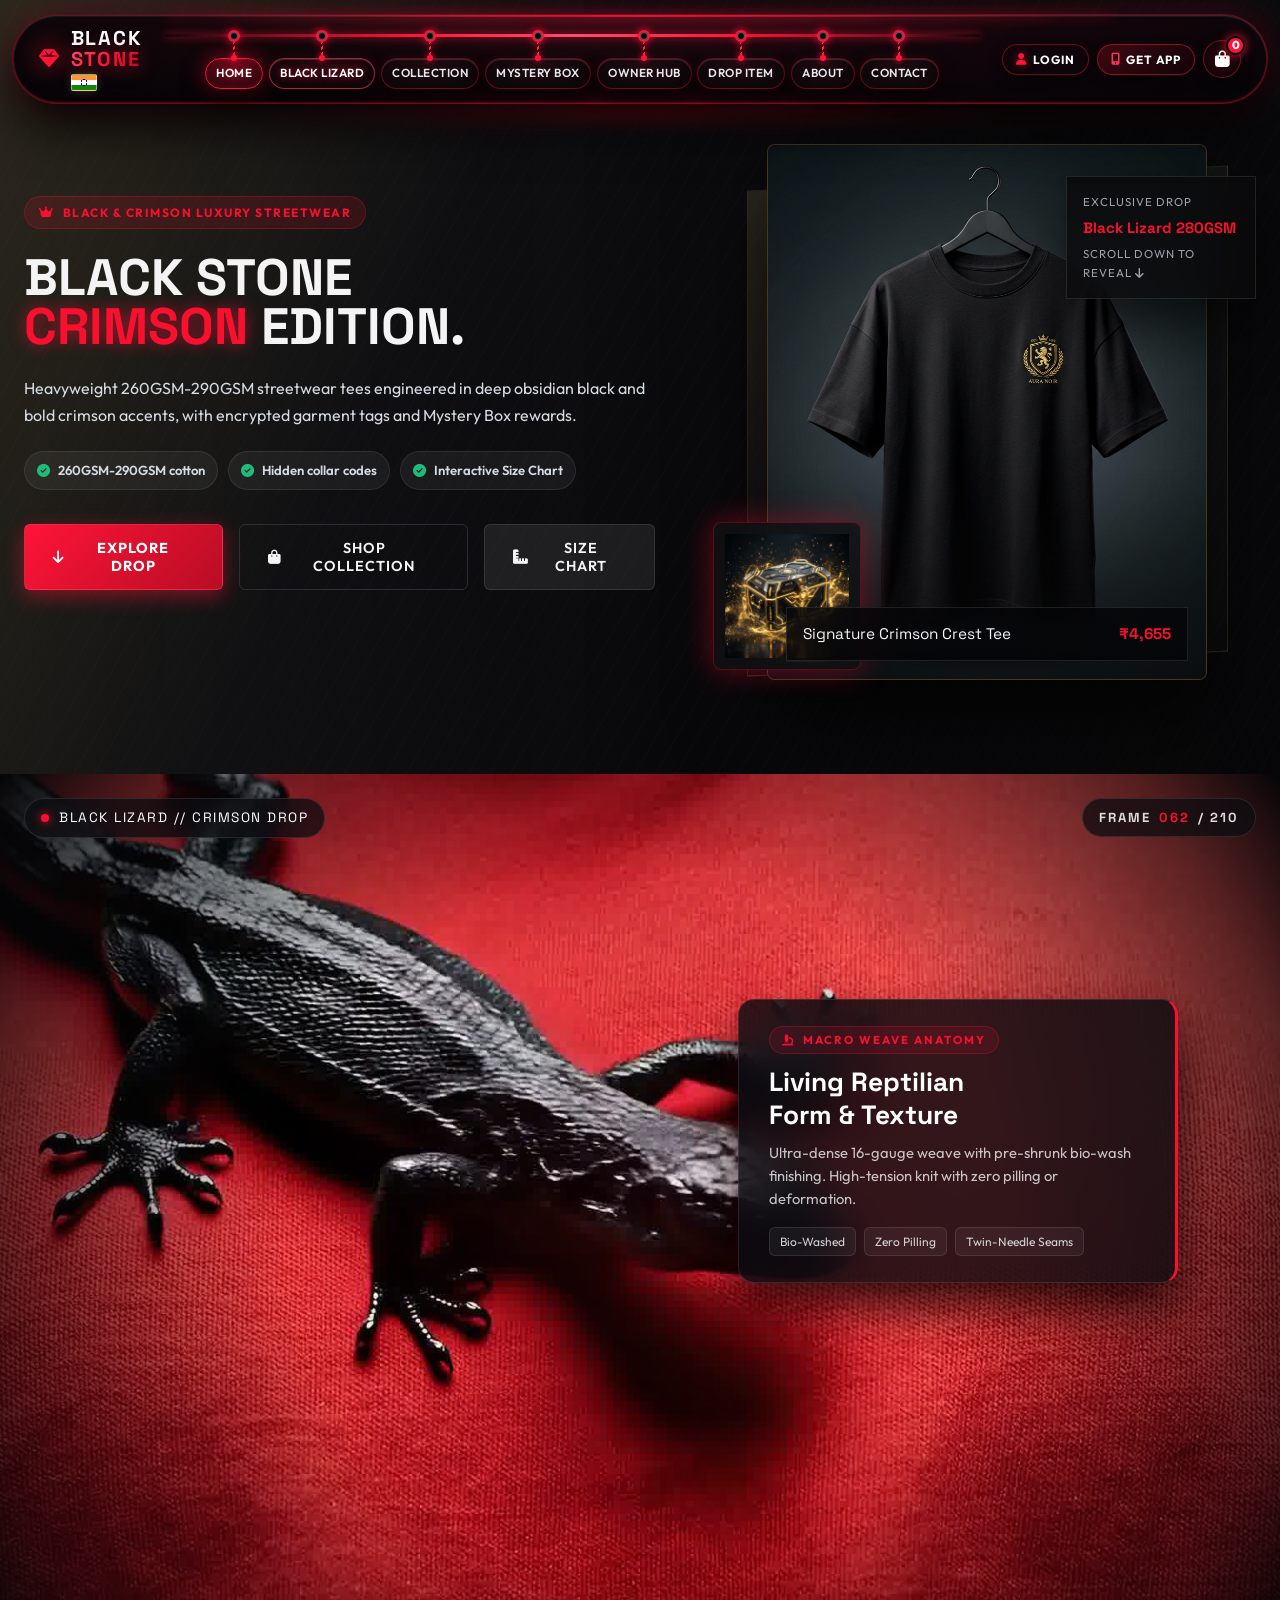
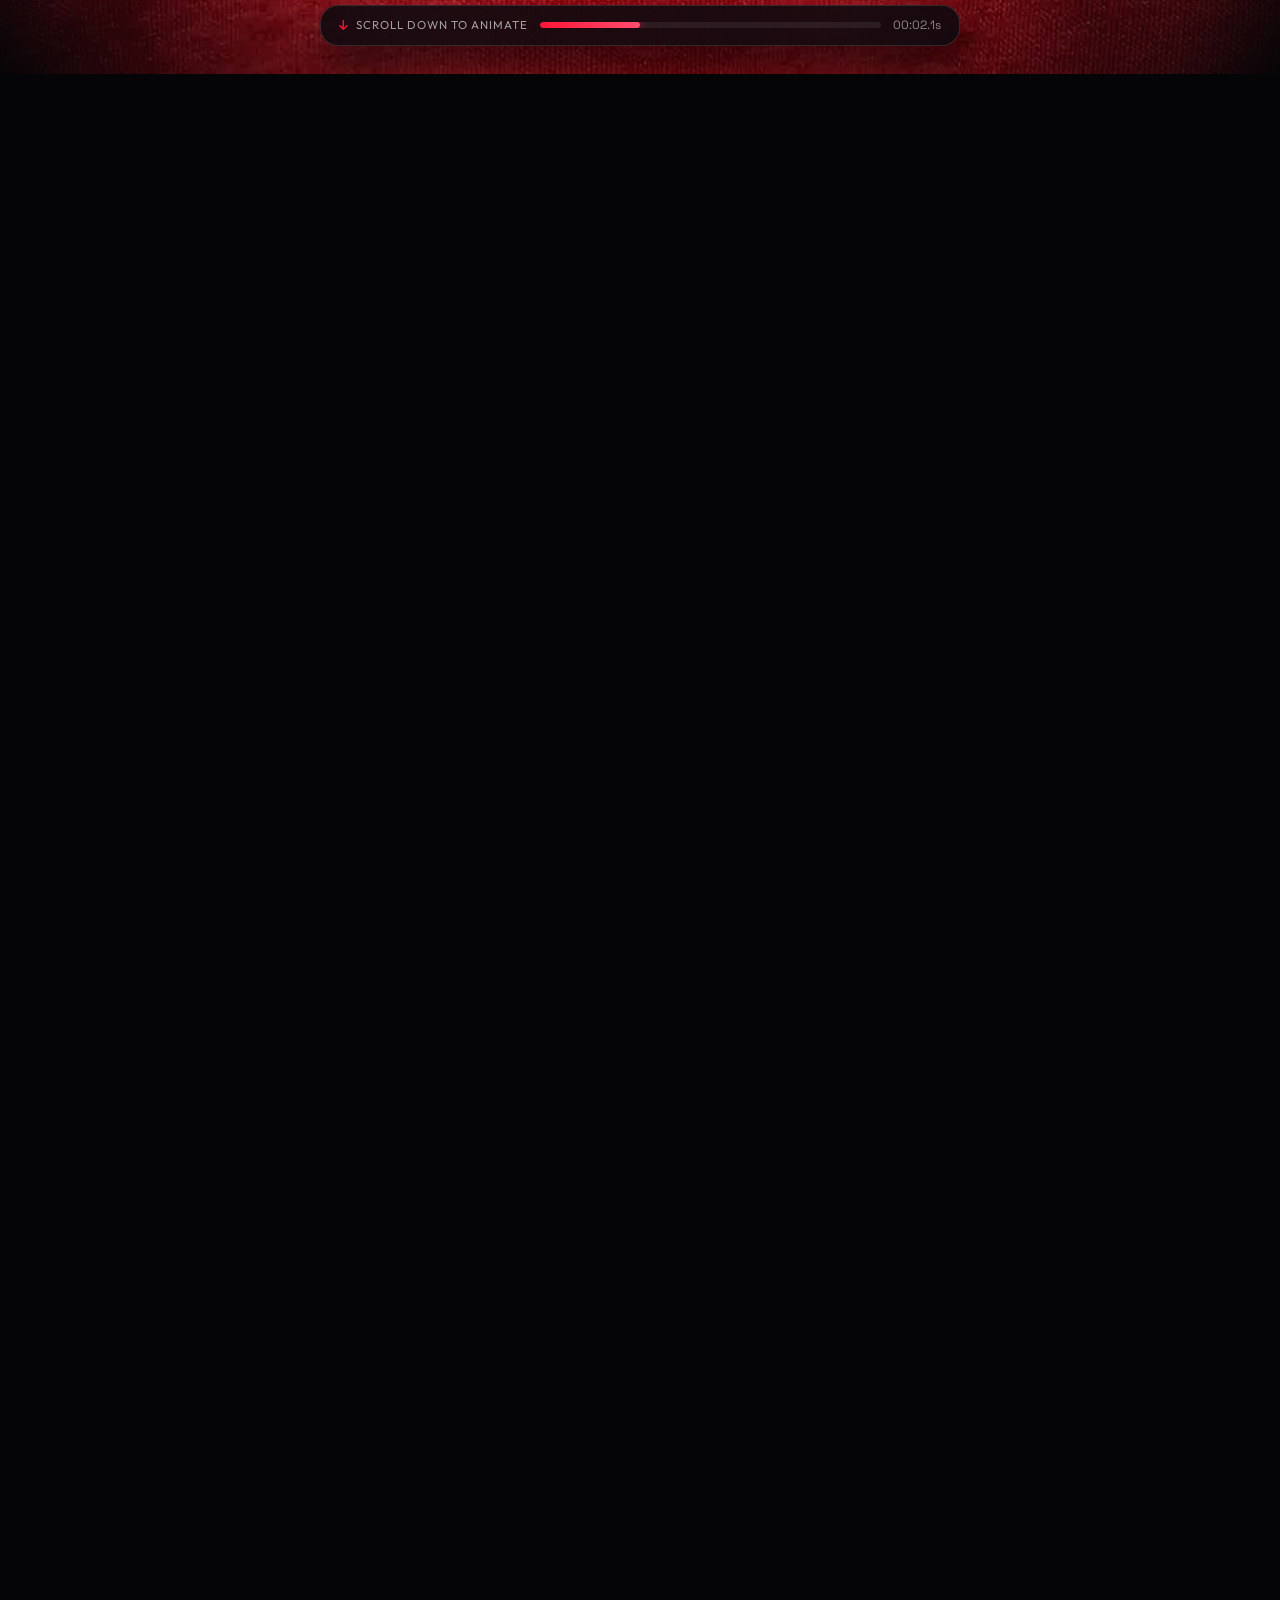
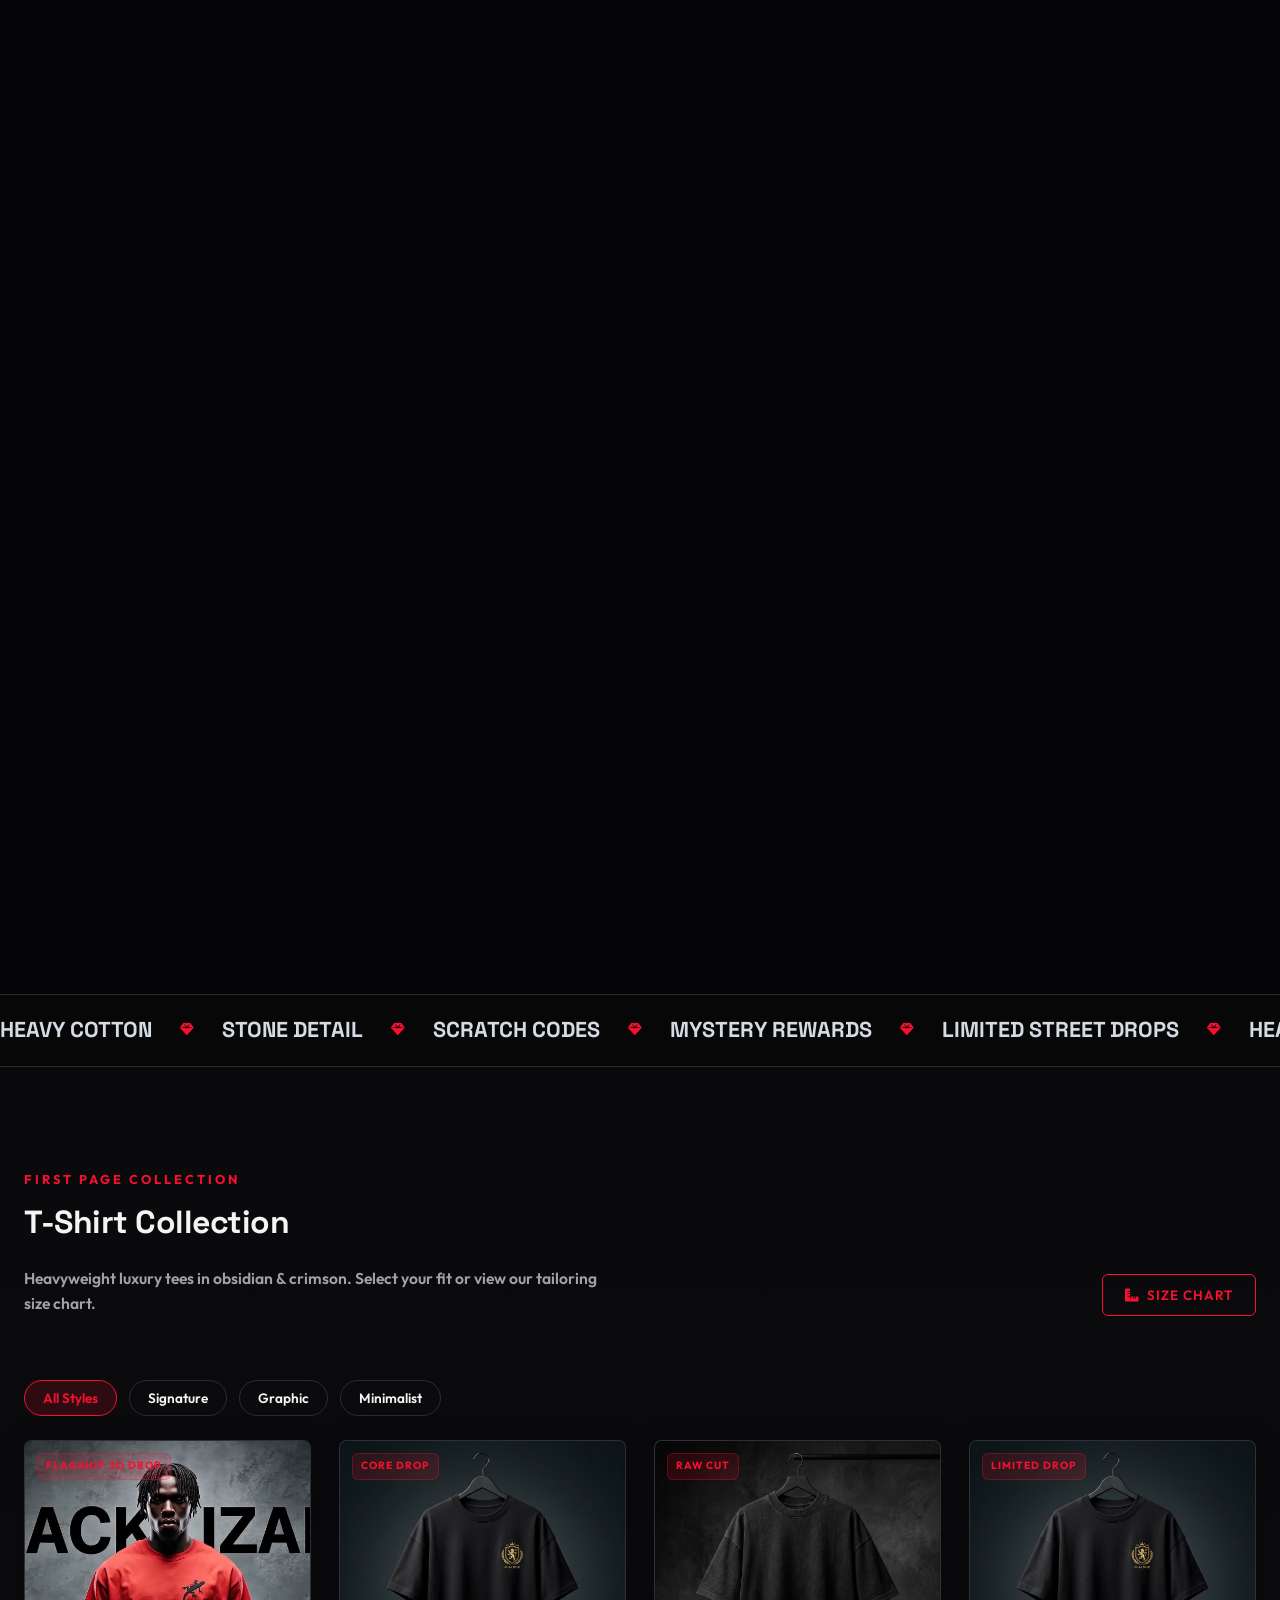
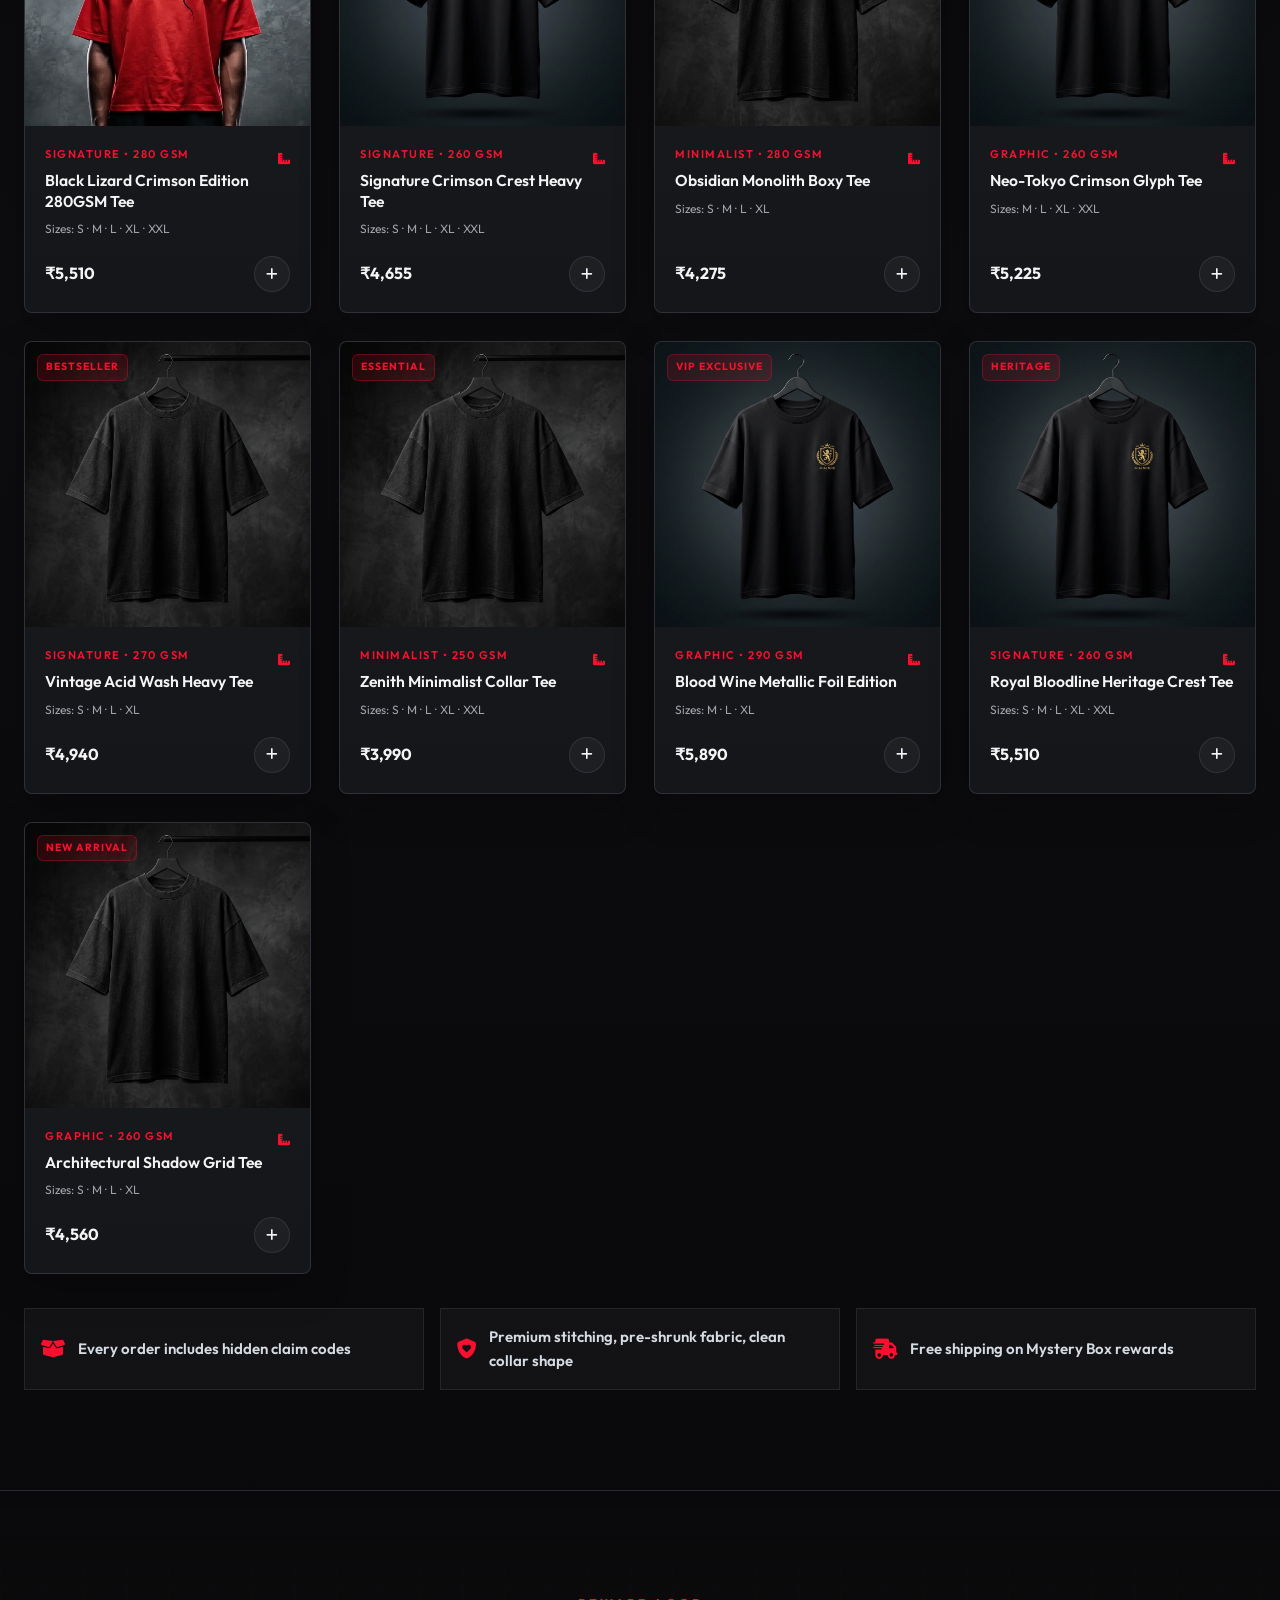
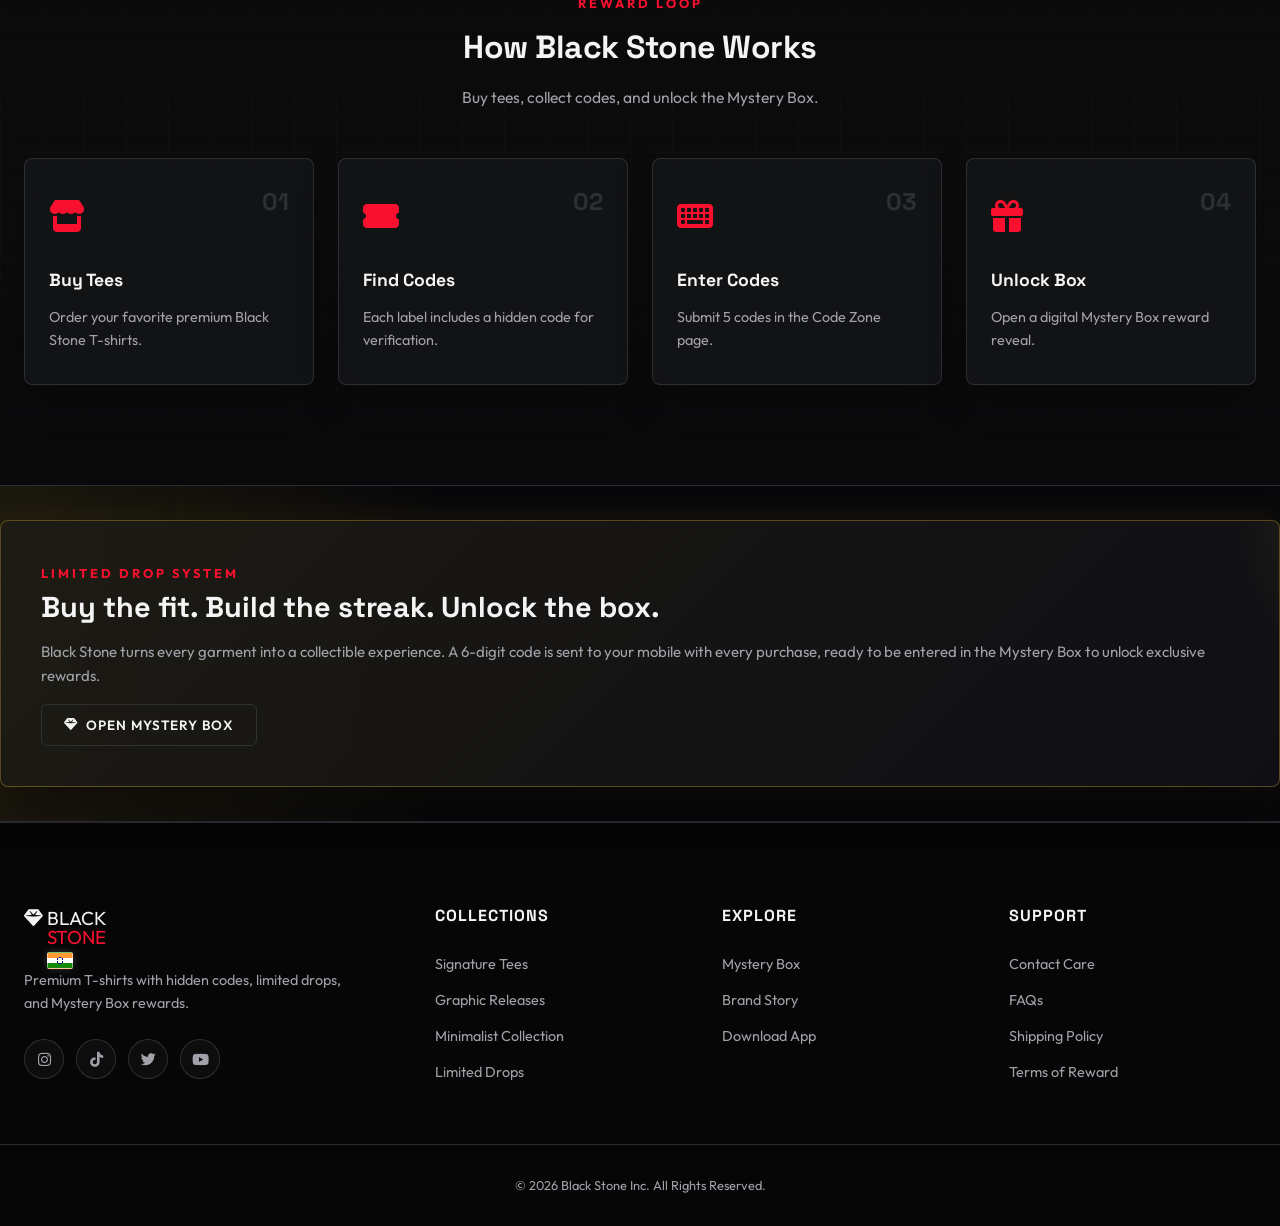
==== commit a0cb605d: "feat: Add User & Admin UI portals, 6-digit Mystery Box integration, and official social links" ====
--- a/index.html
+++ b/index.html
@@ -1,16 +1,20 @@
 <!DOCTYPE html>
 <html lang="en">
+
 <head>
     <meta charset="UTF-8">
     <meta name="viewport" content="width=device-width, initial-scale=1.0">
     <title>Black Stone - Premium T-Shirt Collection</title>
     <link rel="preconnect" href="https://fonts.googleapis.com">
     <link rel="preconnect" href="https://fonts.gstatic.com" crossorigin>
-    <link href="https://fonts.googleapis.com/css2?family=Outfit:wght@300;400;500;600;700&family=Space+Grotesk:wght@500;700&display=swap" rel="stylesheet">
+    <link
+        href="https://fonts.googleapis.com/css2?family=Outfit:wght@300;400;500;600;700&family=Space+Grotesk:wght@500;700&display=swap"
+        rel="stylesheet">
     <link rel="stylesheet" href="https://cdnjs.cloudflare.com/ajax/libs/font-awesome/6.4.0/css/all.min.css">
     <link rel="stylesheet" href="style.css">
     <link rel="stylesheet" href="scroll-animation.css">
 </head>
+
 <body>
     <header class="main-header">
         <div class="header-container">
@@ -18,24 +22,21 @@
                 <span class="logo-icon"><i class="fa-solid fa-gem"></i></span>
                 <span class="logo-text">BLACK <span class="gold-text">STONE</span></span>
             </a>
-            
+
             <nav class="main-nav" id="mainNav">
                 <ul>
                     <li><a href="index.html" class="nav-link active">Home</a></li>
                     <li><a href="#experience" class="nav-link special-glow">Black Lizard</a></li>
                     <li><a href="#shop" class="nav-link">Collection</a></li>
-                    <li><a href="code-zone.html" class="nav-link">Code Zone</a></li>
                     <li><a href="mystery-box.html" class="nav-link">Mystery Box</a></li>
                     <li><a href="owner.html" class="nav-link">Owner Hub</a></li>
+                    <li><a href="drop-item.html" class="nav-link">Drop Item</a></li>
                     <li><a href="about.html" class="nav-link">About</a></li>
                     <li><a href="contact.html" class="nav-link">Contact</a></li>
                 </ul>
             </nav>
 
             <div class="header-actions">
-                <button class="owner-btn-header" id="ownerActionBtn" onclick="openOwnerModal()" title="Owner Product Listing Portal">
-                    <i class="fa-solid fa-plus-circle"></i> <span>List Product</span>
-                </button>
                 <button class="account-btn-header" id="accountActionBtn" onclick="window.location.href='auth.html'">
                     <i class="fa-solid fa-user"></i> <span id="accountActionText">Login</span>
                 </button>
@@ -64,9 +65,10 @@
             <div class="cart-drawer-footer" id="cartFooter" style="display: none;">
                 <div class="cart-total-row">
                     <span>Subtotal</span>
-                    <span class="cart-total-price" id="cartTotalVal">$0.00</span>
-                </div>
-                <p class="cart-disclaimer">Free premium shipping included. T-shirt labels contain codes for unlocking the Mystery Box.</p>
+                    <span class="cart-total-price" id="cartTotalVal">₹0</span>
+                </div>
+                <p class="cart-disclaimer">Free premium shipping included. T-shirt labels contain codes for unlocking
+                    the Mystery Box.</p>
                 <button class="btn btn-gold w-100" id="checkoutBtn" onclick="checkoutCart()">Secure Checkout</button>
             </div>
         </div>
@@ -74,7 +76,8 @@
 
     <div class="modal-backdrop" id="productModal">
         <div class="modal-content product-modal-content">
-            <button class="close-btn modal-close" onclick="closeProductModal()"><i class="fa-solid fa-xmark"></i></button>
+            <button class="close-btn modal-close" onclick="closeProductModal()"><i
+                    class="fa-solid fa-xmark"></i></button>
             <div class="product-modal-grid" id="productModalGrid"></div>
         </div>
     </div>
@@ -89,16 +92,17 @@
             <div class="checkout-order-details">
                 <p>Order ID: <span id="checkoutOrderId" class="gold-text">#BS-90210</span></p>
                 <div class="code-reveal-box">
-                    <h3><i class="fa-solid fa-ticket-simple"></i> Your Mystery Box Codes</h3>
-                    <p>Use these generated demo codes on the Code Zone page to unlock the Mystery Box experience.</p>
+                    <h3><i class="fa-solid fa-mobile-screen-button"></i> Your 6-Digit Mystery Box Code</h3>
+                    <p>A unique 6-digit code has been generated and sent to your registered mobile number. Enter it on
+                        the Mystery Box page to unlock your rewards.</p>
                     <div class="generated-codes-list" id="generatedCodesList"></div>
                     <button class="btn btn-secondary btn-sm mt-3" onclick="copyAllGeneratedCodes()">
-                        <i class="fa-solid fa-copy"></i> Copy All Codes
+                        <i class="fa-solid fa-copy"></i> Copy Code
                     </button>
                 </div>
             </div>
             <div class="checkout-modal-actions">
-                <button class="btn btn-gold" onclick="closeCheckoutModalAndGoToCodes()">Go to Code Zone</button>
+                <button class="btn btn-gold" onclick="closeCheckoutModalAndGoToMystery()">Go to Mystery Box</button>
             </div>
         </div>
     </div>
@@ -109,14 +113,16 @@
             <div class="hero-text-content">
                 <div class="badge-premium"><i class="fa-solid fa-crown"></i> Black & Crimson Luxury Streetwear</div>
                 <h1 class="hero-title">BLACK STONE<br><span class="red-text glow-red">Crimson</span> Edition.</h1>
-                <p class="hero-subtitle">Heavyweight 260GSM-290GSM streetwear tees engineered in deep obsidian black and bold crimson accents, with encrypted garment tags and Mystery Box rewards.</p>
+                <p class="hero-subtitle">Heavyweight 260GSM-290GSM streetwear tees engineered in deep obsidian black and
+                    bold crimson accents, with encrypted garment tags and Mystery Box rewards.</p>
                 <div class="hero-proof-row">
                     <span><i class="fa-solid fa-circle-check"></i> 260GSM-290GSM cotton</span>
                     <span><i class="fa-solid fa-circle-check"></i> Hidden collar codes</span>
                     <span><i class="fa-solid fa-circle-check"></i> Interactive Size Chart</span>
                 </div>
                 <div class="hero-ctas">
-                    <button class="btn btn-gold btn-lg" onclick="document.getElementById('experience').scrollIntoView({behavior:'smooth'})">
+                    <button class="btn btn-gold btn-lg"
+                        onclick="document.getElementById('experience').scrollIntoView({behavior:'smooth'})">
                         <i class="fa-solid fa-arrow-down"></i> Explore Drop
                     </button>
                     <button class="btn btn-outline btn-lg" onclick="scrollToSection('shop')">
@@ -128,7 +134,9 @@
                 </div>
             </div>
             <div class="hero-visual">
-                <div class="hero-drop-card" onclick="document.getElementById('experience').scrollIntoView({behavior:'smooth'})" style="cursor: pointer;">
+                <div class="hero-drop-card"
+                    onclick="document.getElementById('experience').scrollIntoView({behavior:'smooth'})"
+                    style="cursor: pointer;">
                     <span>Exclusive Drop</span>
                     <strong style="color:var(--color-red,#ff1438);">Black Lizard 280GSM</strong>
                     <small>Scroll down to reveal <i class="fa-solid fa-arrow-down"></i></small>
@@ -138,7 +146,7 @@
                     <div class="hero-img-overlay"></div>
                     <div class="hero-product-label">
                         <span>Signature Crimson Crest Tee</span>
-                        <strong>$49</strong>
+                        <strong>₹4,655</strong>
                     </div>
                 </div>
                 <div class="hero-floating-card floating-box">
@@ -155,7 +163,7 @@
     <section class="scroll-experience-section" id="experience">
         <div class="scroll-track" id="scrollTrack" style="height: 380vh;">
             <div class="sticky-canvas-container" id="stickyContainer">
-                
+
                 <!-- Background Ambient Effects -->
                 <div class="canvas-crimson-glow"></div>
                 <div class="canvas-vignette"></div>
@@ -176,15 +184,17 @@
 
                 <!-- Floating Story Narrative Overlays -->
                 <div class="story-overlays-container">
-                    
+
                     <!-- Act 1 (Frames 1-48) -->
                     <div class="story-card story-card-act1 active" id="storyCardAct1">
                         <div class="story-act-badge">
                             <i class="fa-solid fa-gem"></i> Obsidian Streetwear
                         </div>
-                        <h2 class="story-title">BLACK LIZARD<br><span style="color:var(--color-red,#ff1438)">Crimson Edition</span></h2>
+                        <h2 class="story-title">BLACK LIZARD<br><span style="color:var(--color-red,#ff1438)">Crimson
+                                Edition</span></h2>
                         <p class="story-desc">
-                            Heavyweight 280GSM dense ring-spun Japanese cotton. Deep obsidian silhouette poised upon luxury crimson drape.
+                            Heavyweight 280GSM dense ring-spun Japanese cotton. Deep obsidian silhouette poised upon
+                            luxury crimson drape.
                         </p>
                         <div class="story-tags">
                             <span class="story-tag-pill">280 GSM</span>
@@ -200,7 +210,8 @@
                         </div>
                         <h2 class="story-title">Living Reptilian<br>Form & Texture</h2>
                         <p class="story-desc">
-                            Ultra-dense 16-gauge weave with pre-shrunk bio-wash finishing. High-tension knit with zero pilling or deformation.
+                            Ultra-dense 16-gauge weave with pre-shrunk bio-wash finishing. High-tension knit with zero
+                            pilling or deformation.
                         </p>
                         <div class="story-tags">
                             <span class="story-tag-pill">Bio-Washed</span>
@@ -216,7 +227,8 @@
                         </div>
                         <h2 class="story-title">Organic Predator<br>Meets Garment Art</h2>
                         <p class="story-desc">
-                            Contours morph into high-density 3D silicone relief embroidery. Cold-blooded elegance stamped onto streetwear heritage.
+                            Contours morph into high-density 3D silicone relief embroidery. Cold-blooded elegance
+                            stamped onto streetwear heritage.
                         </p>
                         <div class="story-tags">
                             <span class="story-tag-pill">Silicone 3D Relief</span>
@@ -230,19 +242,22 @@
                         <div class="story-act-badge">
                             <i class="fa-solid fa-crown"></i> The Signature Drop
                         </div>
-                        <h2 class="story-title">BLACK LIZARD<br><span style="color:var(--color-red,#ff1438)">Tee Released</span></h2>
+                        <h2 class="story-title">BLACK LIZARD<br><span style="color:var(--color-red,#ff1438)">Tee
+                                Released</span></h2>
                         <p class="story-desc">
-                            Drop 01 is now live in the collection below. Includes encrypted scratch code label granting access to the Mystery Box.
+                            Drop 01 is now live in the collection below. Includes encrypted scratch code label granting
+                            access to the Mystery Box.
                         </p>
-                        
+
                         <div class="story-buy-box">
                             <div class="story-price-row">
-                                <span class="story-price">$58.00</span>
-                                <span class="story-orig-price">$75.00</span>
+                                <span class="story-price">₹5,510</span>
+                                <span class="story-orig-price">₹7,125</span>
                                 <span class="story-drop-status"><i class="fa-solid fa-circle-check"></i> In Stock</span>
                             </div>
 
-                            <div style="font-size:0.75rem; color:rgba(255,255,255,0.6); margin-bottom:6px; letter-spacing:1px; text-transform:uppercase;">
+                            <div
+                                style="font-size:0.75rem; color:rgba(255,255,255,0.6); margin-bottom:6px; letter-spacing:1px; text-transform:uppercase;">
                                 Select Fit:
                             </div>
                             <div class="story-sizes-row">
@@ -254,10 +269,12 @@
                             </div>
 
                             <button class="story-buy-btn action-add-lizard-bag" style="margin-bottom:10px;">
-                                <i class="fa-solid fa-bag-shopping"></i> Quick Add to Bag — $58.00
+                                <i class="fa-solid fa-bag-shopping"></i> Quick Add to Bag — ₹5,510
                             </button>
-                            
-                            <button class="btn btn-outline btn-sm w-100" onclick="document.getElementById('shop').scrollIntoView({behavior:'smooth'})" style="font-size:0.8rem; padding:8px; border-color:rgba(255,255,255,0.2);">
+
+                            <button class="btn btn-outline btn-sm w-100"
+                                onclick="document.getElementById('shop').scrollIntoView({behavior:'smooth'})"
+                                style="font-size:0.8rem; padding:8px; border-color:rgba(255,255,255,0.2);">
                                 Explore Collection Below <i class="fa-solid fa-arrow-down ms-1"></i>
                             </button>
                         </div>
@@ -268,8 +285,10 @@
                 <!-- Bottom Glassmorphic Progress & Scroll Indicator -->
                 <div class="scroll-hud-bottom" style="max-width: 640px; padding: 10px 18px;">
                     <div class="hud-scrubber-row" style="margin: 0;">
-                        <span style="font-size: 0.72rem; color: rgba(255,255,255,0.6); text-transform: uppercase; letter-spacing: 1px; white-space: nowrap;">
-                            <i class="fa-solid fa-arrow-down" style="color: var(--color-red, #ff1438); margin-right: 4px;"></i> Scroll Down to Animate
+                        <span
+                            style="font-size: 0.72rem; color: rgba(255,255,255,0.6); text-transform: uppercase; letter-spacing: 1px; white-space: nowrap;">
+                            <i class="fa-solid fa-arrow-down"
+                                style="color: var(--color-red, #ff1438); margin-right: 4px;"></i> Scroll Down to Animate
                         </span>
                         <div class="scrubber-track" id="hudScrubberTrack" style="height: 6px;">
                             <div class="scrubber-fill" id="scrubberFill"></div>
@@ -298,23 +317,24 @@
 
     <section id="shop" class="shop-section">
         <div class="container">
-            <div class="section-header" style="display:flex; justify-content:space-between; align-items:flex-end; flex-wrap:wrap; gap:20px;">
+            <div class="section-header"
+                style="display:flex; justify-content:space-between; align-items:flex-end; flex-wrap:wrap; gap:20px;">
                 <div>
                     <span class="section-tag">First Page Collection</span>
                     <h2>T-Shirt Collection</h2>
-                    <p class="page-home-collection-note">Heavyweight luxury tees in obsidian & crimson. Select your fit or view our tailoring size chart.</p>
+                    <p class="page-home-collection-note">Heavyweight luxury tees in obsidian & crimson. Select your fit
+                        or view our tailoring size chart.</p>
                 </div>
                 <div style="display:flex; gap:12px; align-items:center; flex-wrap:wrap;">
-                    <button class="owner-btn-header" onclick="openOwnerModal()" style="padding: 8px 16px;">
-                        <i class="fa-solid fa-plus-circle me-1"></i> List New Product
-                    </button>
-                    <button class="btn btn-outline btn-sm" onclick="openSizeChartModal()" style="border-color:var(--color-red); color:var(--color-red);">
+                    <button class="btn btn-outline btn-sm" onclick="openSizeChartModal()"
+                        style="border-color:var(--color-red); color:var(--color-red);">
                         <i class="fa-solid fa-ruler-combined me-1"></i> Size Chart
                     </button>
                 </div>
             </div>
-            
-            <div style="display:flex; justify-content:space-between; align-items:center; margin-bottom: 24px; flex-wrap:wrap; gap:12px;">
+
+            <div
+                style="display:flex; justify-content:space-between; align-items:center; margin-bottom: 24px; flex-wrap:wrap; gap:12px;">
                 <div class="shop-filters" id="shopFilters">
                     <button class="filter-btn active" data-filter="all">All Styles</button>
                     <button class="filter-btn" data-filter="signature">Signature</button>
@@ -382,9 +402,10 @@
                 <span class="section-tag">Limited Drop System</span>
                 <h2>Buy the fit. Build the streak. Unlock the box.</h2>
             </div>
-            <p>Black Stone turns every tee into a collectible. Codes live inside the labels, your streak stays in the Code Zone, and the Mystery Box becomes the reward for real buyers.</p>
-            <button class="btn btn-outline" onclick="window.location.href='code-zone.html'">
-                <i class="fa-solid fa-lock-open"></i> Try Code Zone
+            <p>Black Stone turns every garment into a collectible experience. A 6-digit code is sent to your mobile with
+                every purchase, ready to be entered in the Mystery Box to unlock exclusive rewards.</p>
+            <button class="btn btn-outline" onclick="window.location.href='mystery-box.html'">
+                <i class="fa-solid fa-gem"></i> Open Mystery Box
             </button>
         </div>
     </section>
@@ -396,12 +417,14 @@
                     <span class="logo-icon"><i class="fa-solid fa-gem"></i></span>
                     <span class="logo-text">BLACK <span class="gold-text">STONE</span></span>
                 </a>
-                <p class="footer-about-text">Premium T-shirts with hidden codes, limited drops, and Mystery Box rewards.</p>
+                <p class="footer-about-text">Premium T-shirts with hidden codes, limited drops, and Mystery Box rewards.
+                </p>
                 <div class="footer-socials">
-                    <a href="#" aria-label="Instagram"><i class="fa-brands fa-instagram"></i></a>
+                    <a href="https://www.instagram.com/blackstone2k26?dlrf=MTh5OWppcThoNW05Yw==" target="_blank" rel="noopener noreferrer"
+                        aria-label="Instagram @blackstone2k26"><i class="fa-brands fa-instagram"></i></a>
                     <a href="#" aria-label="TikTok"><i class="fa-brands fa-tiktok"></i></a>
                     <a href="#" aria-label="Twitter"><i class="fa-brands fa-twitter"></i></a>
-                    <a href="#" aria-label="YouTube"><i class="fa-brands fa-youtube"></i></a>
+                    <a href="http://www.youtube.com/@BSfashionstudio-h7z" target="_blank" rel="noopener noreferrer" aria-label="YouTube @BSfashionstudio-h7z"><i class="fa-brands fa-youtube"></i></a>
                 </div>
             </div>
             <div class="footer-links">
@@ -416,7 +439,6 @@
             <div class="footer-links">
                 <h4>Explore</h4>
                 <ul>
-                    <li><a href="code-zone.html">Code Zone</a></li>
                     <li><a href="mystery-box.html">Mystery Box</a></li>
                     <li><a href="about.html">Brand Story</a></li>
                     <li><a href="app.html">Download App</a></li>
@@ -440,4 +462,5 @@
     <script src="app.js"></script>
     <script src="scroll-animation.js"></script>
 </body>
-</html>
+
+</html>
--- a/style.css
+++ b/style.css
@@ -260,7 +260,7 @@
     top: 14px;
     left: 50%;
     transform: translateX(-50%);
-    width: min(1360px, calc(100% - 32px));
+    width: min(1660px, calc(100% - 24px));
     z-index: 1000;
     border-radius: 50px; /* Radial form: curved capsule geometry */
     background: radial-gradient(ellipse 75% 140% at 50% -20%, rgba(255, 20, 56, 0.28) 0%, rgba(18, 6, 11, 0.96) 50%, rgba(6, 4, 7, 0.98) 100%);
@@ -274,7 +274,7 @@
         inset 0 -1px 2px rgba(255, 20, 56, 0.35);
     transition: all 0.4s cubic-bezier(0.16, 1, 0.3, 1);
     overflow: visible; /* Allows hanging ropes and plaques to swing naturally */
-    padding: 0 4px;
+    padding: 0 8px;
 }
 
 /* Glowing top laser rim */
@@ -318,15 +318,17 @@
 }
 
 .header-container {
-    max-width: 1360px;
+    max-width: 1660px;
+    width: 100%;
     margin: 0 auto;
-    padding: 8px 18px;
+    padding: 8px 24px;
     display: flex;
     align-items: center;
     justify-content: space-between;
+    gap: 16px;
     position: relative;
     z-index: 5;
-    min-height: 86px; /* Ample vertical space for hanging ropes & swaying plaques */
+    min-height: 88px; /* Ample vertical space for hanging ropes & swaying plaques */
 }
 
 /* Brand Logo with radial crimson glow & platinum typography */
@@ -376,6 +378,28 @@
     filter: drop-shadow(0 0 10px rgba(255, 20, 56, 0.65));
 }
 
+/* Indian tricolour mark below the BLACKSTONE wordmark */
+.logo .logo-text {
+    display: inline-flex;
+    flex-direction: column;
+    align-items: flex-start;
+    line-height: 1.05;
+}
+
+.logo .logo-text::after {
+    content: "";
+    display: block;
+    width: 24px;
+    height: 15px;
+    margin-top: 4px;
+    border: 1px solid rgba(255, 255, 255, 0.45);
+    border-radius: 2px;
+    background:
+        radial-gradient(circle at center, transparent 0 2.5px, #000080 2.7px 3.2px, transparent 3.4px),
+        linear-gradient(to bottom, #ff9933 0 33.33%, #ffffff 33.33% 66.66%, #138808 66.66% 100%);
+    box-shadow: 0 0 8px rgba(255, 255, 255, 0.18);
+}
+
 /* ==========================================================================
    2. HANGING ROPE SUSPENSION SYSTEM (IN MOTION)
    ========================================================================== */
@@ -385,6 +409,10 @@
     padding: 8px 0;
     display: flex;
     align-items: center;
+    justify-content: center;
+    flex: 1 1 auto;
+    min-width: 0;
+    margin: 0 10px;
 }
 
 /* Overhead suspension rail across the nav items */
@@ -413,12 +441,14 @@
 .main-header .main-nav ul {
     display: flex;
     align-items: flex-start;
-    gap: 7px;
+    justify-content: center;
+    gap: 8px;
     margin: 0;
     padding: 0;
     list-style: none;
     position: relative;
     z-index: 2;
+    flex-wrap: nowrap;
 }
 
 /* Each item is a physical hanging unit swinging from the overhead rail */
@@ -654,6 +684,10 @@
     animation: ropePendulum4 4.1s cubic-bezier(0.445, 0.05, 0.55, 0.95) infinite alternate;
     animation-delay: -1.2s;
 }
+.main-header .main-nav ul li:nth-child(9) {
+    animation: ropePendulum2 3.8s cubic-bezier(0.445, 0.05, 0.55, 0.95) infinite alternate;
+    animation-delay: -1.9s;
+}
 
 /* ==========================================================================
    4. HEADER ACTIONS (RADIAL PILL FORMS, BLACK & RED CONTRAST)
@@ -848,6 +882,65 @@
     background: #ff1438;
     color: #ffffff;
     box-shadow: 0 0 18px rgba(255, 20, 56, 0.7);
+}
+
+/* Fluid scale for medium/large desktop so all 9 options fit cleanly in the expanded header */
+@media (max-width: 1500px) and (min-width: 1221px) {
+    .header-container {
+        padding: 6px 18px;
+        gap: 12px;
+    }
+    .main-header .main-nav {
+        margin: 0 6px;
+    }
+    .main-header .main-nav ul {
+        gap: 6px;
+    }
+    .main-header .nav-link {
+        padding: 5px 10px;
+        font-size: 0.73rem;
+        letter-spacing: 0.5px;
+    }
+}
+
+@media (max-width: 1220px) and (min-width: 992px) {
+    .main-header {
+        width: calc(100% - 16px);
+        top: 8px;
+    }
+    .header-container {
+        padding: 6px 12px;
+        gap: 8px;
+        min-height: 82px;
+    }
+    .main-header .logo {
+        font-size: 1.1rem;
+        gap: 6px;
+    }
+    .main-header .main-nav {
+        margin: 0 4px;
+    }
+    .main-header .main-nav ul {
+        gap: 4px;
+    }
+    .main-header .nav-link {
+        padding: 5px 8px;
+        font-size: 0.69rem;
+        letter-spacing: 0.3px;
+    }
+    .main-header .header-actions {
+        gap: 6px;
+    }
+    .main-header .account-btn-header,
+    .main-header .app-btn-header,
+    .main-header .owner-btn-header {
+        padding: 6px 10px;
+        font-size: 0.70rem;
+    }
+    .main-header .app-btn-header span,
+    .main-header .owner-btn-header span {
+        display: none;
+    }
 }
 
 /* Red Theme Classes & Helpers */
